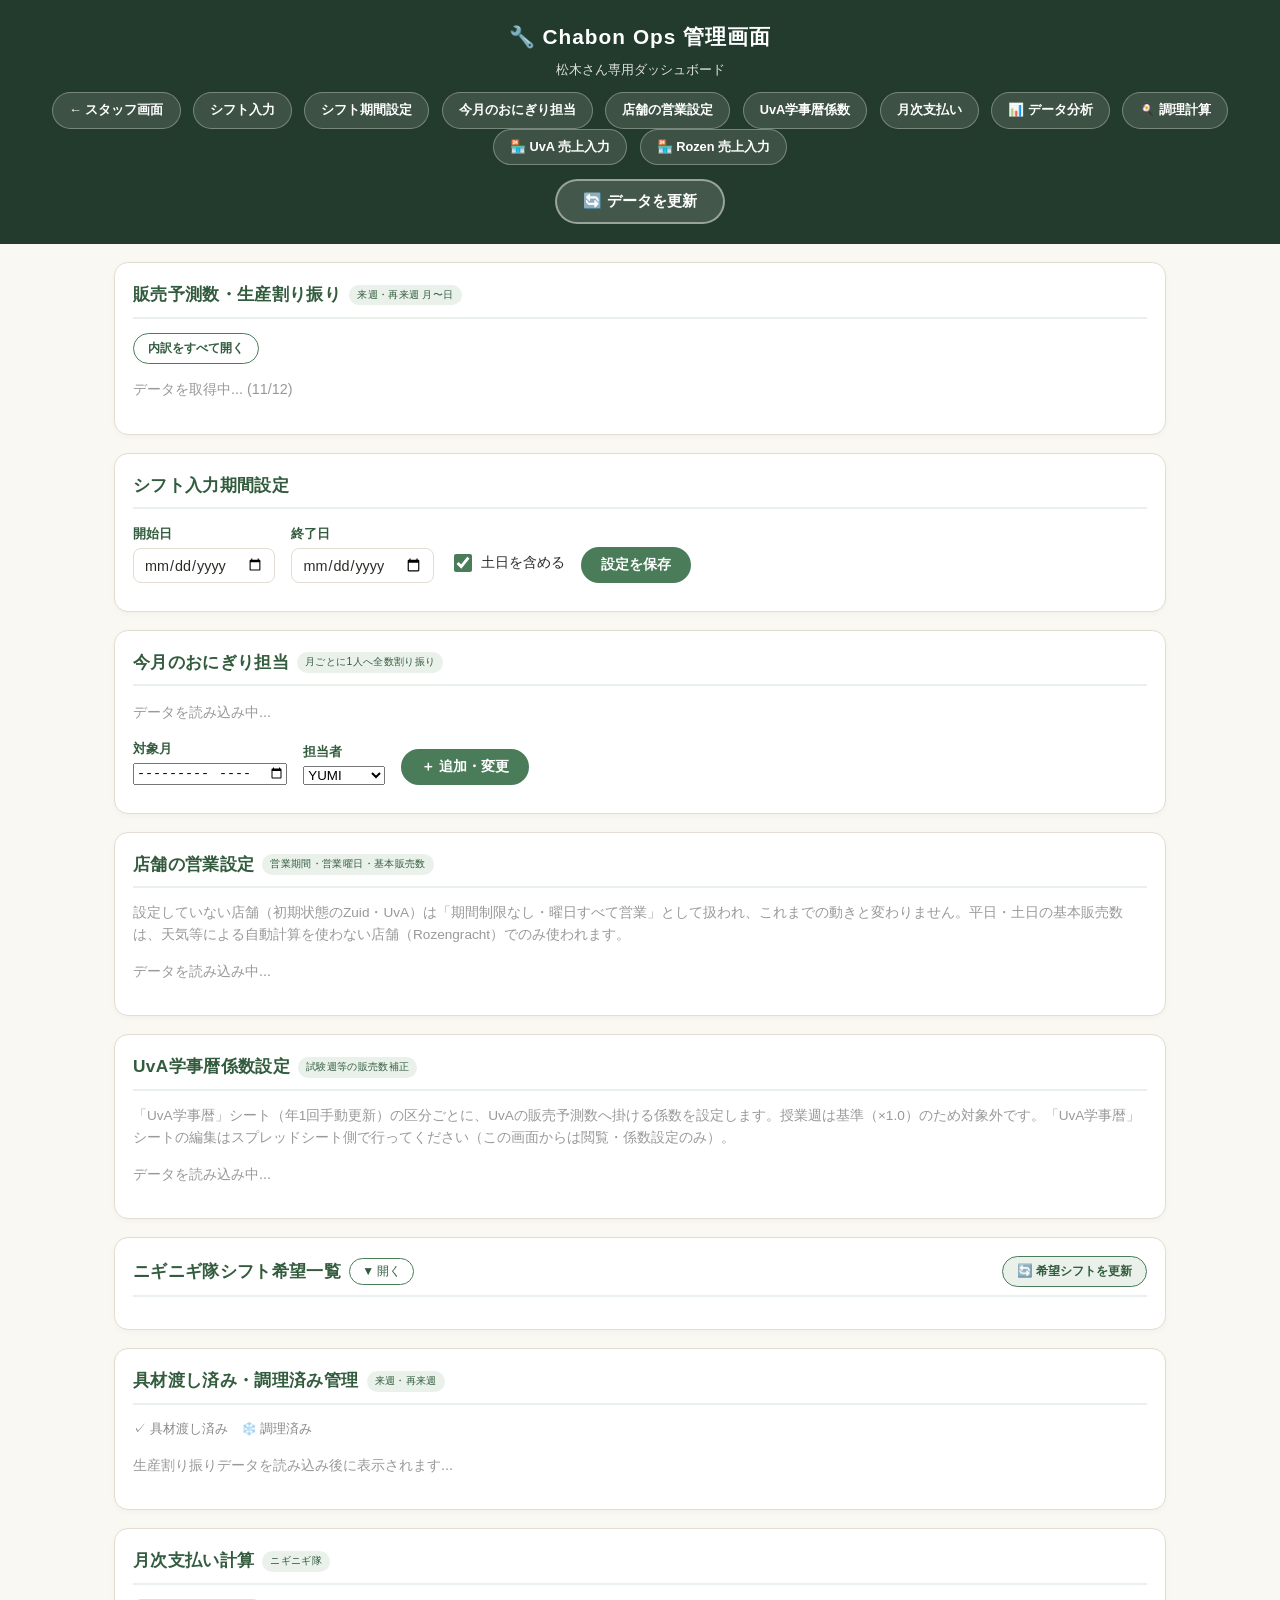
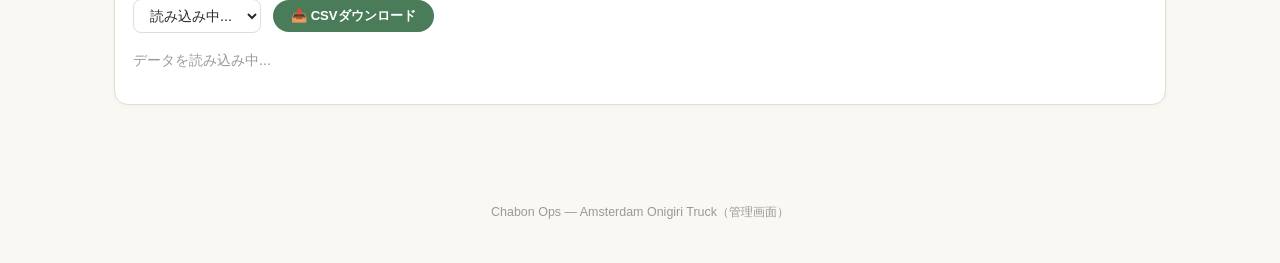
==== admin.html @ c591ddac "Zuidの販売予測に「売れ行き＋天気」方式を追加し、手調整を保存できるようにする 直近の実績データ（時間帯別実績）とOpen-Meteoの過去天気を分析した結果、 気温15℃以下の日に売れ行きが一貫し" ====
<!DOCTYPE html>
<html lang="ja">
<head>
<meta charset="UTF-8">
<meta name="viewport" content="width=device-width, initial-scale=1.0">
<meta name="apple-mobile-web-app-capable" content="yes">
<meta name="apple-mobile-web-app-status-bar-style" content="black-translucent">
<meta name="apple-mobile-web-app-title" content="Chabon管理">
<link rel="apple-touch-icon" href="./chabon-logo-admin.png">
<title>管理画面｜Chabon Ops</title>
<style>
  :root{
    --main: #4a7c59;
    --main-dark: #335c3e;
    --main-light: #e9f1ea;
    --accent: #c9533f;
    --bg: #faf8f3;
    --card: #ffffff;
    --ink: #2b2b28;
    --line: #e2ddd0;
    --admin-dark: #233b2c;
  }
  *{box-sizing:border-box;}
  body{
    margin:0;
    font-family: "Hiragino Sans", "Yu Gothic", "Noto Sans JP", sans-serif;
    background: var(--bg);
    color: var(--ink);
    line-height: 1.6;
  }
  header{
    background: var(--admin-dark);
    color: #fff;
    padding: 20px 16px;
    text-align: center;
  }
  header h1{ margin: 0; font-size: 1.3rem; letter-spacing: 0.05em; }
  header p{ margin: 6px 0 0; font-size: 0.82rem; opacity: 0.85; }
  .header-nav{ position: relative; z-index: 10; margin-top: 12px; }
  .header-refresh-btn{
    display: inline-block;
    margin-top: 14px;
    background: rgba(255,255,255,0.15);
    color: #fff;
    border: 2px solid rgba(255,255,255,0.45);
    border-radius: 100px;
    padding: 10px 26px;
    font-size: 0.95rem;
    font-weight: bold;
    cursor: pointer;
    min-width: 170px;
    transition: background 0.14s, border-color 0.14s;
    -webkit-tap-highlight-color: transparent;
  }
  .header-refresh-btn:active{ background: rgba(255,255,255,0.28); border-color: rgba(255,255,255,0.7); }
  .header-refresh-btn:disabled{ opacity: 0.55; cursor: default; }
  .header-nav a{
    position: relative;
    z-index: 10;
    cursor: pointer;
    display: inline-block;
    background: rgba(255,255,255,0.12);
    color: #fff;
    text-decoration: none;
    font-size: 0.8rem;
    font-weight: bold;
    padding: 7px 16px;
    border-radius: 100px;
    border: 1px solid rgba(255,255,255,0.3);
    margin: 0 4px;
  }
  main{
    max-width: 1080px;
    margin: 0 auto;
    padding: 18px 14px 60px;
  }
  section{
    background: var(--card);
    border: 1px solid var(--line);
    border-radius: 14px;
    padding: 18px;
    margin-bottom: 18px;
    box-shadow: 0 2px 6px rgba(0,0,0,0.03);
  }
  section h2{
    margin: 0 0 14px;
    font-size: 1.05rem;
    color: var(--main-dark);
    display: flex;
    align-items: center;
    gap: 8px;
    border-bottom: 2px solid var(--main-light);
    padding-bottom: 8px;
  }
  section h2 .badge{
    font-size: 0.65rem;
    background: var(--main-light);
    color: var(--main-dark);
    padding: 2px 8px;
    border-radius: 100px;
    font-weight: normal;
  }
  .loading{ color: #999; font-size: 0.9rem; }
  .off-note{ color:#999; font-size: 0.85rem; }

  /* 週ブロック */
  .week-group{ margin-bottom: 26px; }
  .week-group:last-child{ margin-bottom: 0; }
  .week-heading{
    display: flex;
    align-items: center;
    justify-content: space-between;
    margin-bottom: 12px;
    flex-wrap: wrap;
    gap: 8px;
  }
  .week-heading h3{
    margin: 0;
    font-size: 1rem;
    color: var(--main-dark);
  }
  .confirm-week-btn, .publish-week-btn{
    border: none;
    border-radius: 100px;
    background: var(--main);
    color: #fff;
    font-weight: bold;
    font-size: 0.85rem;
    padding: 9px 18px;
    cursor: pointer;
  }
  .confirm-week-btn:active{ background: var(--main-dark); }
  .publish-week-btn{ background: #2a6fb0; }
  .publish-week-btn:active{ background: #20568a; }
  .production-link{
    font-size: 0.78rem;
    color: var(--main-dark);
    text-decoration: underline;
    margin-left: 10px;
  }
  .refresh-shift-btn{
    margin-left: auto;
    border: 1px solid var(--main);
    background: var(--main-light);
    color: var(--main-dark);
    font-weight: bold;
    font-size: 0.78rem;
    padding: 6px 14px;
    border-radius: 100px;
    cursor: pointer;
    white-space: nowrap;
  }
  .refresh-shift-btn:active{ background: var(--main); color: #fff; }
  .refresh-shift-btn:disabled{
    opacity: 0.7;
    cursor: default;
  }
  .refresh-shift-btn.success{
    background: var(--main);
    color: #fff;
    border-color: var(--main);
  }
  .week-status-msg{
    font-size: 0.78rem;
    color: var(--main-dark);
    margin-left: 6px;
  }

  .week-pin-label{
    position: absolute;
    top: -9px;
    left: 10px;
    background: var(--main);
    color: #fff;
    font-size: 0.66rem;
    font-weight: bold;
    padding: 2px 10px;
    border-radius: 100px;
    box-shadow: 0 1px 3px rgba(0,0,0,0.15);
  }
  .week-next-next .week-pin-label{ background: #4f7a8c; }
  .week-divider{
    border-top: 3px solid var(--main-dark);
    margin: 28px 0 24px;
  }
  .week-next-next .day-block .day-head{ color: #3c6577; }
  .week-next-next .week-heading h3{ color: #3c6577; }

  .week-this-week .week-pin-label{ background: #c9853f; }
  .week-this-week .day-block .day-head{ color: #9a6520; }
  .week-this-week .week-heading h3{ color: #9a6520; }
  .day-head-row{
    display: flex;
    align-items: center;
    justify-content: space-between;
    gap: 8px;
    margin-bottom: 4px;
  }
  .day-badges{
    display: flex;
    flex-wrap: wrap;
    gap: 4px;
    margin-bottom: 6px;
  }
  .day-col-forecast-head .day-head{
    font-weight: bold;
    color: var(--main-dark);
    font-size: 1.4rem;
    line-height: 1.15;
  }
  .day-col-forecast-head .day-weather{
    display: flex;
    align-items: center;
    gap: 4px;
    flex-shrink: 0;
  }
  .weather-icon{ font-size: 2rem; line-height: 1; }
  .weather-temp{ font-size: 0.82rem; color: #666; }
  .holiday-badge, .ns-badge{
    display: inline-block;
    margin-top: 4px;
    margin-right: 4px;
    background: #fdecea;
    color: #c0392b;
    font-size: 0.66rem;
    font-weight: bold;
    padding: 2px 7px;
    border-radius: 100px;
    border: 1px solid #f3b6ae;
    white-space: nowrap;
  }
  .store-item{
    background: #fff;
    border: 1px solid var(--line);
    border-radius: 8px;
    padding: 5px 8px;
  }
  .store-item.closed{ background: #f7f6f2; }
  .store-item-header{
    display: flex;
    justify-content: space-between;
    align-items: baseline;
    gap: 6px;
  }
  .store-item-name{
    font-size: 0.72rem;
    font-weight: bold;
    color: var(--main-dark);
    white-space: nowrap;
  }
  .store-item.closed .store-item-name{ color: #999; }
  /* 推奨数（予測値）は参考情報のため控えめなサイズにする（実際の確定値は具材テーブルの
     合計行で大きく表示するため、ここは小さくてよい） */
  .store-item-num{
    font-size: 0.8rem;
    font-weight: bold;
    color: var(--main);
    white-space: nowrap;
    line-height: 1;
  }
  .store-item.closed .store-item-num{
    font-size: 0.72rem;
    font-weight: normal;
    color: #999;
  }
  .store-item-reasons{
    font-size: 0.62rem;
    color: #888;
    line-height: 1.4;
    margin-top: 3px;
    word-break: break-word;
    min-height: 2.8em;
  }
  .store-manual-adjust-row{
    display: flex;
    align-items: center;
    gap: 3px;
    margin-top: 4px;
  }
  .store-manual-adjust-label{
    font-size: 0.6rem;
    color: #888;
  }
  .manual-adjust-step-btn{
    width: 18px;
    height: 18px;
    border: 1px solid var(--line);
    background: #fff;
    color: var(--main-dark);
    border-radius: 3px;
    font-size: 0.7rem;
    line-height: 1;
    cursor: pointer;
  }
  .manual-adjust-step-btn:hover{ background: var(--main-light); border-color: var(--main); }
  .store-manual-adjust-input{
    width: 40px;
    font-size: 0.68rem;
    text-align: center;
    border: 1px solid var(--line);
    border-radius: 3px;
    padding: 1px 2px;
  }
  .reset-manual-adjust-btn{
    border: 1px solid var(--line);
    background: #fff;
    color: var(--main-dark);
    font-size: 0.6rem;
    font-weight: bold;
    padding: 1px 5px;
    border-radius: 3px;
    cursor: pointer;
  }
  .reset-manual-adjust-btn:hover{ background: var(--main-light); border-color: var(--main); }
  /* シフト一覧の備考・必要物品 */
  .shift-note{
    font-size: 0.72rem;
    color: #666;
    margin-top: 3px;
    line-height: 1.4;
  }
  /* シフト一覧：週ごと見出し・区切り */
  .shift-week-section{ margin-bottom: 10px; }
  .shift-week-heading{
    font-size: 0.88rem;
    font-weight: bold;
    color: var(--main-dark);
    padding: 5px 0 4px;
    border-bottom: 2px solid var(--main-light);
    margin-bottom: 8px;
  }
  .shift-week-sep{
    border: none;
    border-top: 2px dashed var(--line);
    margin: 18px 0 14px;
  }
  /* 確定済みバッジ */
  .confirmed-badge{
    display: inline-block;
    margin-top: 4px;
    background: var(--main);
    color: #fff;
    font-size: 0.64rem;
    font-weight: bold;
    padding: 2px 9px;
    border-radius: 100px;
  }
  /* 修正済みバッジ（確定後に内容を更新した日。ニギニギ隊が気づけるよう確定済みバッジと色を変える） */
  .revised-badge{
    display: inline-block;
    margin-top: 4px;
    background: var(--accent);
    color: #fff;
    font-size: 0.64rem;
    font-weight: bold;
    padding: 2px 9px;
    border-radius: 100px;
  }
  /* 修正中（未公開）バッジ：公開前の一時的な状態だと分かるよう、確定済み系とは別の色にする */
  .revising-badge{
    display: inline-block;
    margin-top: 4px;
    background: #c9853f;
    color: #fff;
    font-size: 0.64rem;
    font-weight: bold;
    padding: 2px 9px;
    border-radius: 100px;
  }
  /* 各日の状態ラベル（未確定／確定・非公開／公開中）：色で一目で見分けられるようにする */
  .day-status-badge{
    display: inline-block;
    margin-top: 4px;
    font-size: 0.64rem;
    font-weight: bold;
    padding: 2px 9px;
    border-radius: 100px;
  }
  .day-status-badge.status-unconfirmed{ background: #e2ddd0; color: #777; }
  .day-status-badge.status-confirmed-private{ background: #8a6d3b; color: #fff; }
  .day-status-badge.status-published{ background: #2a6fb0; color: #fff; }
  /* この日を修正する */
  .revise-day-btn{
    font-size: 0.75rem;
    padding: 5px 14px;
    border: 1px solid var(--accent);
    border-radius: 100px;
    background: #fff;
    color: var(--accent);
    cursor: pointer;
    font-weight: bold;
  }
  .revise-day-btn:hover{ background: #fdecea; }
  /* 修正を確定・公開する */
  .publish-revision-btn{
    border: none;
    border-radius: 100px;
    background: var(--accent);
    color: #fff;
    font-weight: bold;
    font-size: 0.78rem;
    padding: 7px 16px;
    cursor: pointer;
  }
  .publish-revision-btn:hover{ background: #a8402f; }
  /* 修正をやめる */
  .cancel-revision-btn{
    font-size: 0.75rem;
    padding: 6px 14px;
    border: 1px solid #ccc;
    border-radius: 100px;
    background: #fff;
    color: #666;
    cursor: pointer;
  }
  .cancel-revision-btn:hover{ background: #f2f2f2; }
  .revise-status-msg{
    font-size: 0.72rem;
    color: var(--accent);
    font-weight: bold;
  }
  /* この日を確定 */
  .confirm-day-btn{
    border: none;
    border-radius: 100px;
    background: var(--main);
    color: #fff;
    font-weight: bold;
    font-size: 0.78rem;
    padding: 7px 16px;
    cursor: pointer;
  }
  .confirm-day-btn:hover{ background: var(--main-dark); }
  .confirm-day-btn:disabled{ background: #aaa; cursor: default; }
  /* シフト表に公開 */
  .publish-day-btn{
    border: none;
    border-radius: 100px;
    background: #2a6fb0;
    color: #fff;
    font-weight: bold;
    font-size: 0.78rem;
    padding: 7px 16px;
    cursor: pointer;
  }
  .publish-day-btn:hover{ background: #20568a; }
  /* 公開を取り消す */
  .unpublish-day-btn{
    font-size: 0.75rem;
    padding: 6px 14px;
    border: 1px solid #ccc;
    border-radius: 100px;
    background: #fff;
    color: #666;
    cursor: pointer;
  }
  .unpublish-day-btn:hover{ background: #f2f2f2; }
  .day-action-status-msg{
    font-size: 0.72rem;
    color: var(--accent);
    font-weight: bold;
  }
  /* 確定済みの推奨数ボックスハイライト */
  .store-item.confirmed{
    background: var(--main-light);
    border-color: var(--main);
  }
  .store-item.confirmed .store-item-num{
    color: var(--main-dark);
  }
  .store-toggle-btn{
    border: none;
    border-radius: 100px;
    font-size: 0.66rem;
    font-weight: bold;
    padding: 2px 8px;
    margin-left: 4px;
    cursor: pointer;
    vertical-align: middle;
  }
  .store-toggle-btn.on{ background: var(--main); color: #fff; }
  .store-toggle-btn.off{ background: #ddd5c5; color: #777; }
  .reset-recommend-btn{
    border: 1px solid var(--line);
    background: #fff;
    color: var(--main-dark);
    font-size: 0.62rem;
    font-weight: bold;
    padding: 1px 6px;
    margin-left: 4px;
    border-radius: 100px;
    cursor: pointer;
    vertical-align: middle;
  }
  .reset-recommend-btn:active{ background: var(--main-light); }
  table.forecast-table{
    width: 100%;
    border-collapse: collapse;
    font-size: 0.78rem;
  }
  table.forecast-table th, table.forecast-table td{
    border-bottom: 1px solid var(--line);
    padding: 5px 4px;
    text-align: center;
  }
  table.forecast-table th{ color: var(--main-dark); font-weight: bold; background: var(--main-light); white-space: nowrap; }
  table.forecast-table td.f-name{ text-align: left; color: var(--ink); }
  table.forecast-table td.cell-readonly{ color: #666; }
  table.forecast-table td.cell-row-total{ font-weight: bold; color: var(--main-dark); }
  table.forecast-table tfoot td{ font-weight: bold; color: var(--main-dark); border-bottom: none; border-top: 2px solid var(--main-light); padding-top: 6px; }
  .cell-input{
    width: 34px;
    border: none;
    background: transparent;
    font-size: 0.78rem;
    text-align: center;
    color: var(--ink);
    padding: 2px;
    border-radius: 4px;
  }
  .cell-input:focus{ border: 1px solid var(--main); background: #fff; outline: none; }
  .cell-input:disabled{ color: #ccc; }
  .qty-stepper{
    display: flex;
    align-items: center;
    justify-content: center;
    gap: 2px;
  }
  .qty-step-btn{
    width: 18px;
    height: 18px;
    line-height: 1;
    border: 1px solid var(--line);
    background: #fff;
    color: var(--main-dark);
    font-size: 0.72rem;
    font-weight: bold;
    border-radius: 4px;
    cursor: pointer;
    padding: 0;
  }
  .qty-step-btn:disabled{ color: #ccc; cursor: default; }
  .day-divider{
    border-top: 1px dashed var(--line);
    margin: 8px 0;
    padding-top: 8px;
  }
  .day-meta{ font-size: 0.78rem; color: #777; }
  .day-meta strong{ color: var(--ink); }
  .grand-total-line{
    font-size: 0.85rem;
    color: var(--main-dark);
    font-weight: bold;
    margin-top: 4px;
  }
  .readonly-tag{
    font-size: 0.7rem;
    color: #999;
    margin-left: 4px;
  }

  .week-heading-simple{
    font-size: 1rem;
    color: var(--main-dark);
    margin: 0 0 12px;
  }
  .wish-hint{ display: block; font-weight: normal; color: #888; font-size: 0.66rem; }
  .wish-over-warning{ display: block; font-weight: bold; color: var(--accent); font-size: 0.66rem; }
  /* YUMI・CHIKAKOの内訳にZuid以外が含まれるときの目印（警告ではないため控えめな色にする） */
  .yumi-non-zuid-mark{ display: block; font-size: 0.6rem; color: #888; }
  .chise-priority-row{
    display: flex;
    align-items: center;
    gap: 6px;
    margin-bottom: 6px;
    font-size: 0.74rem;
    color: #666;
  }
  .chise-priority-row select{
    font-size: 0.78rem;
    padding: 2px 5px;
    border-radius: 6px;
    border: 1px solid var(--line);
  }
  .prod-add-member-row{
    display: flex;
    align-items: center;
    gap: 8px;
    margin-bottom: 8px;
    font-size: 0.8rem;
  }
  .prod-add-member-row select{
    font-size: 0.8rem;
    padding: 3px 6px;
    border-radius: 6px;
    border: 1px solid var(--line);
  }
  .add-member-btn{
    background: var(--main);
    color: #fff;
    border: none;
    border-radius: 100px;
    padding: 4px 12px;
    font-size: 0.78rem;
    cursor: pointer;
  }
  .add-member-btn:hover{ background: var(--main-dark); }
  .prod-summary{
    font-size: 0.82rem;
    color: #555;
    background: var(--main-light);
    border-radius: 8px;
    padding: 8px 10px;
    margin-bottom: 10px;
  }
  .prod-summary div{ margin-bottom: 2px; }
  .warning-line{
    color: var(--accent);
    font-weight: bold;
    margin-top: 4px;
  }

  /* シフト一覧テーブル */
  #shiftTableArea{ overflow-x: auto; }
  #shiftTableArea table{ width: 100%; border-collapse: collapse; font-size: 0.82rem; min-width: 760px; }
  #shiftTableArea th, #shiftTableArea td{
    border-bottom: 1px solid var(--line);
    padding: 8px 6px;
    text-align: center;
    vertical-align: top;
  }
  #shiftTableArea th{ background: var(--main-light); color: var(--main-dark); }
  #shiftTableArea td:first-child, #shiftTableArea th:first-child{ text-align: left; }
  /* シフト合計行 */
  #shiftTableArea tfoot td{
    background: #f5f5f5 !important;
    color: #666 !important;
    font-weight: normal !important;
    font-size: 0.78rem;
    border-bottom: none;
    border-top: 1px solid #ddd;
    padding: 4px 6px;
    white-space: nowrap;
  }
  #shiftTableArea tfoot td:first-child{ text-align: left; }
  /* 週グループ行（colspan行）*/
  #shiftTableArea th.shift-grp{ color: #fff; font-size: 0.78rem; text-align: center; }
  #shiftTableArea th.shift-grp-w0{ background: #9a6520; }
  #shiftTableArea th.shift-grp-w1{ background: var(--main); }
  #shiftTableArea th.shift-grp-w2{ background: #4f7a8c; }
  /* 日付ヘッダー行（週ごとに背景色を変える）*/
  #shiftTableArea th.shift-day-w0{ background: #fdf3e6; color: #9a6520; }
  #shiftTableArea th.shift-day-w1{ background: var(--main-light); color: var(--main-dark); }
  #shiftTableArea th.shift-day-w2{ background: #ddeef3; color: #3c6577; }
  /* ボディセル：週2はわずかに色付け */
  #shiftTableArea td.shift-cell-w0{ background: #fdfaf6; }
  #shiftTableArea td.shift-cell-w2{ background: #f0f6f8; }
  /* 週間の縦区切り */
  #shiftTableArea .shift-grp-sep,
  #shiftTableArea .shift-col-sep{ border-left: 3px solid #aaa !important; }
  .manual-readonly{
    font-weight: bold;
    font-size: 0.88rem;
    color: var(--main-dark);
  }
  .manual-readonly.unanswered{
    font-weight: normal;
    color: #aaa;
  }

  /* 具材割り振り（カード内に統合） */
  .pill{
    display:inline-block;
    background: var(--main-light);
    color: var(--main-dark);
    border-radius: 100px;
    padding: 2px 10px;
    font-size: 0.78rem;
    margin: 2px 3px 2px 0;
  }

  footer{
    text-align:center;
    font-size: 0.78rem;
    color: #999;
    padding: 20px 0 40px;
  }

  /* リセットボタン */
  .reset-day-btn{
    font-size: 0.68rem;
    padding: 3px 9px;
    border: 1px solid #e0c4c4;
    border-radius: 100px;
    background: #fff5f5;
    color: #c0392b;
    cursor: pointer;
  }
  .reset-day-btn:hover{ background: #fdeaea; }
  /* 保存済みインジケータ */
  .saved-indicator{
    font-size: 0.65rem;
    color: #aaa;
    margin-left: 6px;
  }
  .draft-conflict-msg{
    font-size: 0.72rem;
    color: var(--accent);
    font-weight: bold;
  }
  .draft-conflict-msg:empty{ display: none; }
  .fetch-failure-banner{
    background: #fdeceb;
    border: 1px solid var(--accent);
    color: #8a2e22;
    border-radius: 10px;
    padding: 10px 16px;
    margin: 0 0 16px;
    font-size: 0.88rem;
    font-weight: bold;
  }

  /* 週折りたたみ */
  .toggle-week-btn{
    font-size: 0.75rem;
    padding: 4px 12px;
    border: 1px solid var(--main);
    border-radius: 100px;
    background: #fff;
    color: var(--main-dark);
    cursor: pointer;
  }

  /* 内訳の一括開閉ボタン（日ごと・画面上部の全体用） */
  .breakdown-toggle-btn{
    font-size: 0.78rem;
    padding: 6px 14px;
    border: 1px solid var(--main);
    border-radius: 100px;
    background: #fff;
    color: var(--main-dark);
    cursor: pointer;
    white-space: nowrap;
  }
  .breakdown-toggle-btn:active{ background: var(--main); color: #fff; }
  .breakdown-toggle-all-row{
    margin: 4px 0 12px;
  }
  .breakdown-toggle-all-global-btn{
    font-weight: bold;
  }
  .prod-day-toggle-row{
    margin: 0 0 8px;
  }
  .week-collapsed .day-cards,
  .week-collapsed .prod-cards-wrap,
  .week-collapsed .day-pairs-wrap{ display: none; }
  .toggle-shift-btn{
    font-size: 0.75rem;
    padding: 4px 12px;
    border: 1px solid var(--main);
    border-radius: 100px;
    background: #fff;
    color: var(--main-dark);
    cursor: pointer;
  }
  .toggle-shift-btn:hover{ background: var(--main-light); border-color: var(--main-dark); }
  .shift-table-collapsed{ display: none; }

  /* ── 日付ブロック（統合レイアウト） ── */
  .day-pairs-wrap{ display: flex; flex-direction: column; gap: 12px; }
  .day-block{
    position: relative;
    border: 1px solid var(--line);
    border-radius: 12px;
    overflow: hidden;
    background: #fdfcf9;
    transition: box-shadow 0.18s;
  }
  .day-block:hover{ box-shadow: 0 4px 18px rgba(74,124,89,0.1); }
  .week-this-week .day-block{ background: #fdf3e6; border-color: #e3c391; }
  .week-next-next .day-block{ background: #eef3f5; border-color: #c9d8dd; }

  /* 日付ブロック：フッター帯 */
  .day-block-footer{
    padding: 6px 14px;
    border-top: 1px solid var(--line);
    display: flex;
    justify-content: flex-end;
    align-items: center;
    gap: 8px;
    flex-wrap: wrap;
    background: rgba(255,255,255,0.3);
    font-size: 0.78rem;
  }
  .week-this-week .day-block-footer{ border-top-color: #e3c391; }
  .week-next-next .day-block-footer{ border-top-color: #c9d8dd; }

  /* ── 週タイトルバッジ ── */
  .week-title-badge{
    display: inline-block;
    background: var(--main);
    color: #fff;
    font-size: 0.72rem;
    font-weight: bold;
    padding: 3px 10px;
    border-radius: 100px;
    margin-right: 5px;
    vertical-align: middle;
  }
  .week-this-week .week-title-badge{ background: #c9853f; }
  .week-next-next .week-title-badge{ background: #4f7a8c; }

  /* ── 日付ブロック：カードレイアウト ── */
  .day-block-body{
    padding: 10px 10px 4px;
    display: flex;
    flex-direction: column;
    gap: 8px;
  }
  .day-2col-grid{
    display: grid;
    grid-template-columns: 1fr 1fr;
    gap: 12px;
  }
  .day-col-forecast-head{
    padding: 10px 14px;
    background: #fdfaf3;
    border-radius: 8px;
    border: 1px solid #e8e0c8;
    display: flex;
    flex-direction: column;
  }
  .day-col-prod-head{
    padding: 10px 14px;
    background: #f0f3f7;
    border-radius: 8px;
    border: 1px solid #c9d8dd;
    display: flex;
    flex-direction: column;
  }
  .week-this-week .day-col-forecast-head{ background: #fdf5e4; border-color: #e3c391; }
  .week-this-week .day-col-prod-head{ background: #ecf1f5; border-color: #bfcdd8; }
  .week-next-next .day-col-forecast-head{ background: #f5f8f5; border-color: #c9d5c9; }
  .week-next-next .day-col-prod-head{ background: #eaf1f5; border-color: #b8cdd6; }
  .col-section-title{
    display: inline-block;
    font-size: 0.69rem;
    font-weight: bold;
    letter-spacing: 0.05em;
    padding: 2px 9px;
    border-radius: 4px;
    margin-bottom: 8px;
  }
  .col-section-title.ut-forecast-head{ background: #ddeee4; color: var(--main-dark); }
  .col-section-title.ut-prod-head{ background: #dde6ee; color: #2c5272; }
  .store-stack-with-toggle{ display: flex; flex-direction: row; gap: 6px; }
  .store-stack-with-toggle .store-item-with-toggle{ flex: 1; min-width: 0; }
  .store-item-with-toggle{
    display: flex;
    align-items: flex-start;
    gap: 5px;
  }
  .store-item-with-toggle .store-toggle-btn{ flex-shrink: 0; }
  .store-item-with-toggle .store-item{ flex: 1; min-width: 0; }
  .store-item-with-toggle .reset-recommend-btn{ flex-shrink: 0; font-size: 0.65rem; }

  /* ── 2カラムテーブル ── */
  .day-table-forecast{
    overflow-x: auto;
    -webkit-overflow-scrolling: touch;
    background: #fdfaf3;
    border-radius: 8px;
    border: 1px solid #e8e0c8;
  }
  .day-table-prod{
    overflow-x: auto;
    -webkit-overflow-scrolling: touch;
    background: #f0f3f7;
    border-radius: 8px;
    border: 1px solid #c9d8dd;
  }
  .week-this-week .day-table-forecast{ background: #fdf5e4; border-color: #e3c391; }
  .week-this-week .day-table-prod{ background: #ecf1f5; border-color: #bfcdd8; }
  .week-next-next .day-table-forecast{ background: #f5f8f5; border-color: #c9d5c9; }
  .week-next-next .day-table-prod{ background: #eaf1f5; border-color: #b8cdd6; }
  table.day-sub-table{
    width: 100%;
    border-collapse: collapse;
    font-size: 0.78rem;
  }
  table.day-sub-table th, table.day-sub-table td{
    border-bottom: 1px solid var(--line);
    padding: 0 5px;
    height: 44px;
    text-align: center;
    white-space: nowrap;
    vertical-align: middle;
  }
  table.day-sub-table th{ color: var(--main-dark); font-weight: bold; background: var(--main-light); }
  table.day-sub-table td.f-name{ text-align: left; padding-left: 10px; min-width: 90px; }
  table.day-sub-table th.f-name{ text-align: left; padding-left: 10px; }
  table.day-sub-table th.sub-forecast-head{ background: #ddeee4; color: var(--main-dark); }
  table.day-sub-table th.sub-prod-head{ background: #dde6ee; color: #2c5272; }
  /* 修正中、確定プランの数があるために営業設定上は休業のまま強制的に営業扱いにした
     店舗の列に出す小さな注記（値は変えない・表示のみ） */
  .settings-closed-note{ display: inline-block; font-size: 0.62rem; font-weight: normal; color: #a3362a; white-space: normal; }
  table.day-sub-table td.cell-readonly{ color: #666; }
  table.day-sub-table td.cell-row-total{ font-weight: bold; color: var(--main-dark); }
  /* メンバー×具材セルの店舗別内訳（タップで開く）。普段は「内訳」の1行だけで表を圧迫しない */
  .prod-cell-breakdown{ font-size: 0.66rem; color: #888; margin-top: 2px; }
  .prod-cell-breakdown summary{ cursor: pointer; }
  .prod-cell-breakdown div{ white-space: nowrap; text-align: left; }
  /* 個数を変えた直後に、数字が変わったことが分かるよう一瞬だけ色を変える（控えめに） */
  @keyframes cellFlash{ 0%{ background-color: #fff3b0; } 100%{ background-color: transparent; } }
  .cell-flash{ animation: cellFlash 900ms ease-out; }
  /* 具材テーブルの合計行（実際に確定・入力されている値）は、推奨数カードのヘッダーより
     目立つよう大きめのフォントサイズにする */
  table.day-sub-table tfoot td{
    border-bottom: none;
    border-top: 2px solid var(--main-light);
    font-weight: bold;
    font-size: 1.05rem;
    color: var(--main-dark);
    background: rgba(242,247,243,0.8);
  }

  @media (max-width: 768px){
    .day-2col-grid{ grid-template-columns: 1fr; }
  }

  .prod-heading-row{
    display: flex;
    align-items: center;
    justify-content: space-between;
    margin-bottom: 4px;
  }

  /* 本部マイナス */
  .hq-negative{ color: #c0392b; font-weight: bold; }
  .hq-over-badge{
    display: inline-block;
    font-size: 0.6rem;
    background: #c0392b;
    color: #fff;
    border-radius: 3px;
    padding: 0 3px;
    margin-left: 3px;
    vertical-align: middle;
  }

  /* 具材渡し済み・調理済み */
  .status-legend{ font-size: 0.8rem; color: #888; margin-bottom: 10px; }
  .status-btn{
    font-size: 0.68rem;
    padding: 3px 8px;
    border: 1.5px solid #bbb;
    border-radius: 100px;
    background: #f5f5f5;
    color: #555;
    cursor: pointer;
    display: inline-block;
  }
  .status-btn.handed.active{ background: var(--main); color: #fff; border-color: var(--main); }
  .status-btn.cooked.active{ background: #3b6ea5; color: #fff; border-color: #3b6ea5; }
  .cell-fillings{ font-size: 0.72rem; color: #555; margin-bottom: 4px; line-height: 1.4; }
  .cell-status{ display: flex; flex-wrap: wrap; gap: 3px; }
  .cell-filling-row{ margin-bottom: 6px; }
  .cell-filling-row:last-child{ margin-bottom: 0; }
  .cell-filling-row .cell-fillings{ margin-bottom: 2px; }
  #cellStatusArea table{ width: 100%; border-collapse: collapse; font-size: 0.82rem; min-width: 640px; }
  #cellStatusArea th, #cellStatusArea td{
    border-bottom: 1px solid var(--line);
    padding: 8px 6px;
    text-align: center;
    vertical-align: top;
  }
  #cellStatusArea th{ background: var(--main-light); color: var(--main-dark); }
  #cellStatusArea td:first-child, #cellStatusArea th:first-child{ text-align: left; }
  #cellStatusArea td.no-plan{ color: #bbb; font-size: 0.75rem; }
  #cellStatusArea .cell-status-wrap{ overflow-x: auto; }

  /* 確認ダイアログ */
  .confirm-overlay{
    display: none; position: fixed; inset: 0;
    background: rgba(0,0,0,0.45);
    align-items: center; justify-content: center;
    padding: 20px; z-index: 1000;
  }
  .confirm-overlay.show{ display: flex; }
  .confirm-box{
    background: #fff; border-radius: 16px; padding: 24px 20px;
    width: 100%; max-width: 340px;
    box-shadow: 0 8px 24px rgba(0,0,0,0.2);
  }
  .confirm-message{ margin: 0 0 20px; font-size: 1rem; color: var(--ink); line-height: 1.6; text-align: center; }
  .confirm-actions{ display: flex; flex-direction: column; gap: 10px; }
  .confirm-btn{ border: none; border-radius: 10px; padding: 14px; font-size: 1rem; font-weight: bold; cursor: pointer; width: 100%; }
  .confirm-btn.yes{ background: var(--main); color: #fff; }
  .confirm-btn.no{ background: #e2ddd0; color: #555; }
  .confirm-btn.yes:hover{ background: var(--main-dark); }
  .confirm-btn.no:hover{ background: #d5d0c8; }

  /* ════════════════════════════════
     UI / UX 改善
     ════════════════════════════════ */

  /* ── トランジション基盤 ── */
  button{ transition: background 0.14s, color 0.14s, box-shadow 0.14s, border-color 0.14s, opacity 0.14s; }

  /* ── セクション ── */
  section{ transition: box-shadow 0.18s; }

  /* ── 見出し：フォント強化 ── */
  section h2{
    font-size: 1.08rem;
    font-weight: 700;
    letter-spacing: 0.02em;
  }
  .week-heading h3{ font-size: 1.02rem; font-weight: 700; }

  /* ── 週ヘッダーに薄い区切り ── */
  .week-heading{
    padding-bottom: 10px;
    border-bottom: 1px solid var(--main-light);
    margin-bottom: 16px;
  }

  /* ── ナビリンクホバー ── */
  .header-nav a{ transition: background 0.14s, border-color 0.14s; }
  .header-nav a:hover{ background: rgba(255,255,255,0.22); border-color: rgba(255,255,255,0.5); }

  /* ── 確定ボタン ── */
  .confirm-week-btn:hover{ background: var(--main-dark); box-shadow: 0 2px 8px rgba(51,92,62,0.28); }
  .publish-week-btn:hover{ background: #20568a; box-shadow: 0 2px 8px rgba(42,111,176,0.28); }

  /* ── 折りたたみボタン ── */
  .toggle-week-btn:hover{ background: var(--main-light); border-color: var(--main-dark); }

  /* ── 希望シフト更新ボタン ── */
  .refresh-shift-btn{ transition: background 0.14s, color 0.14s, border-color 0.14s; }
  .refresh-shift-btn:not(:disabled):hover{ background: var(--main); color: #fff; border-color: var(--main); }

  /* ── ±ステッパーボタン ── */
  .qty-step-btn:not(:disabled):hover{
    background: var(--main-light);
    border-color: var(--main);
    color: var(--main-dark);
  }

  /* ── 営業/休みトグル ── */
  .store-toggle-btn.on:hover{ background: var(--main-dark); }
  .store-toggle-btn.off:hover{ background: #c9c0b0; }

  /* ── リセット推奨ボタン ── */
  .reset-recommend-btn{ transition: background 0.14s, border-color 0.14s; }
  .reset-recommend-btn:hover{ background: var(--main-light); border-color: var(--main); }

  /* ── 具材渡し済み/調理済みボタン ── */
  .status-btn{ transition: background 0.14s, color 0.14s, border-color 0.14s, box-shadow 0.14s; }
  .status-btn:hover{ border-color: var(--main); box-shadow: 0 1px 4px rgba(74,124,89,0.18); }

  /* ── cell-input ── */
  .cell-input{ transition: border-color 0.14s, background 0.14s, box-shadow 0.14s; }
  .cell-input:focus{ box-shadow: 0 0 0 2px rgba(74,124,89,0.18); }

  /* ── 店舗ボックス ── */
  .store-item{ transition: background 0.14s, border-color 0.14s; }
  .store-item-num{ font-size: 0.85rem; }

  /* .day-pair-col-head は unified-table に統合済み */

  /* ── prod-summary の合計強調 ── */
  .prod-summary{ border-left: 3px solid var(--main); }
  .prod-summary strong{ color: var(--main-dark); }

  /* ── 週区切り線を少し洗練 ── */
  .week-divider{
    border-top: 2px solid var(--line);
    margin: 24px 0 20px;
    position: relative;
  }

  /* ── CSVボタン ── */
  .payment-csv-btn{ transition: background 0.14s, box-shadow 0.14s; }
  .payment-csv-btn:hover{ background: var(--main-dark); box-shadow: 0 2px 8px rgba(51,92,62,0.25); }

  /* ── スマホ調整 ── */
  @media (max-width: 768px){
    main{ padding: 12px 10px 60px; }
    section{ padding: 14px 12px; border-radius: 10px; }
    .week-heading{ flex-direction: column; align-items: flex-start; }
    .week-heading > div{ display: flex; flex-wrap: wrap; gap: 6px; }
    .confirm-week-btn, .publish-week-btn{ font-size: 0.8rem; padding: 7px 14px; }
    .breakdown-toggle-btn{ font-size: 0.82rem; padding: 8px 14px; }
  }

  /* ── 月次支払い計算 ── */
  .payment-controls{
    display: flex;
    align-items: center;
    gap: 12px;
    margin-bottom: 16px;
    flex-wrap: wrap;
  }
  .payment-month-select{
    font-family: inherit;
    font-size: 0.9rem;
    border: 1px solid var(--line);
    border-radius: 8px;
    padding: 7px 12px;
    background: #fff;
    color: var(--ink);
    cursor: pointer;
  }
  .payment-csv-btn{
    background: var(--main);
    color: #fff;
    border: none;
    border-radius: 100px;
    padding: 7px 18px;
    font-size: 0.82rem;
    font-weight: bold;
    cursor: pointer;
    font-family: inherit;
    white-space: nowrap;
  }
  .payment-csv-btn:hover{ background: var(--main-dark); }
  .payment-table{
    width: 100%;
    border-collapse: collapse;
    font-size: 0.9rem;
  }
  .payment-table th{
    background: var(--main-light);
    color: var(--main-dark);
    padding: 9px 14px;
    text-align: left;
    font-size: 0.82rem;
    border-bottom: 2px solid var(--line);
    white-space: nowrap;
  }
  .payment-table th:nth-child(2),
  .payment-table th:nth-child(3),
  .payment-table th:nth-child(4){ text-align: right; }
  .payment-table td{
    padding: 10px 14px;
    border-bottom: 1px solid var(--line);
    vertical-align: middle;
  }
  .payment-table td:nth-child(2),
  .payment-table td:nth-child(3),
  .payment-table td:nth-child(4){ text-align: right; }
  .payment-name{ font-weight: bold; color: var(--main-dark); }
  .payment-qty{ font-variant-numeric: tabular-nums; }
  .payment-rate{ color: #888; font-size: 0.85rem; }
  .payment-amount{ font-weight: bold; color: var(--main-dark); font-variant-numeric: tabular-nums; }
  .payment-total-row{ background: var(--main-light); }
  .payment-total-row td{
    border-bottom: none;
    font-weight: bold;
    color: var(--main-dark);
  }
  .payment-empty{ color: #999; font-size: 0.88rem; padding: 10px 0; }
  .payment-chise-note{ color: #888; font-size: 0.85rem; padding: 6px 0 0; }

  /* ── シフト入力期間設定 ── */
  .shift-config-controls{
    display: flex;
    align-items: flex-end;
    gap: 16px;
    flex-wrap: wrap;
  }
  .shift-config-field{
    display: flex;
    flex-direction: column;
    gap: 4px;
    font-size: 0.82rem;
    color: var(--main-dark);
    font-weight: bold;
  }
  .shift-config-field input[type="date"]{
    font-family: inherit;
    font-size: 0.9rem;
    border: 1px solid var(--line);
    border-radius: 8px;
    padding: 7px 10px;
    background: #fff;
    color: var(--ink);
  }
  .shift-config-checkbox{
    display: flex;
    align-items: center;
    gap: 6px;
    font-size: 0.88rem;
    color: var(--ink);
    font-weight: normal;
    padding-bottom: 8px;
  }
  .shift-config-checkbox input[type="checkbox"]{
    width: 18px;
    height: 18px;
    accent-color: var(--main);
  }
  .shift-config-save-btn{
    background: var(--main);
    color: #fff;
    border: none;
    border-radius: 100px;
    padding: 9px 20px;
    font-size: 0.85rem;
    font-weight: bold;
    cursor: pointer;
    font-family: inherit;
    white-space: nowrap;
  }
  .shift-config-save-btn:hover{ background: var(--main-dark); }
  .shift-config-save-btn:disabled{ background: #aaa; cursor: default; }
  .shift-config-status{
    margin: 10px 0 0;
    font-size: 0.85rem;
    color: var(--main-dark);
  }
  .shift-config-status.error{ color: var(--accent); }

  /* ── 今月のおにぎり担当 ── */
  .monthly-onigiri-row{
    display: flex;
    align-items: center;
    gap: 14px;
    padding: 8px 0;
    border-bottom: 1px solid var(--line);
    flex-wrap: wrap;
  }
  .monthly-onigiri-row:last-child{ border-bottom: none; }
  .monthly-onigiri-month{
    font-weight: bold;
    color: var(--main-dark);
    min-width: 90px;
  }
  .monthly-onigiri-row select{
    font-family: inherit;
    font-size: 0.9rem;
    border: 1px solid var(--line);
    border-radius: 8px;
    padding: 6px 10px;
    background: #fff;
    color: var(--ink);
  }
  .uva-academic-coeff-input{
    font-family: inherit;
    font-size: 0.9rem;
    border: 1px solid var(--line);
    border-radius: 8px;
    padding: 6px 10px;
    background: #fff;
    color: var(--ink);
    width: 90px;
  }
  .monthly-onigiri-remove-btn{
    background: none;
    border: 1px solid var(--line);
    border-radius: 100px;
    padding: 5px 12px;
    font-size: 0.8rem;
    color: #888;
    cursor: pointer;
    font-family: inherit;
  }
  .monthly-onigiri-remove-btn:hover{ color: var(--accent); border-color: var(--accent); }
  .monthly-onigiri-add-row{ margin-top: 10px; }
  .monthly-onigiri-empty{ color: #999; font-size: 0.88rem; padding: 10px 0; }
  .monthly-onigiri-recalc-notice{
    background: #fff6e0;
    border: 1px solid #e8c468;
    border-radius: 8px;
    padding: 10px 14px;
    font-size: 0.85rem;
    color: #7a5c00;
    margin: 0 0 12px;
  }
  .monthly-onigiri-invalid-warning{
    background: #fdeceb;
    border: 1px solid var(--accent);
    border-radius: 8px;
    padding: 10px 14px;
    font-size: 0.85rem;
    color: var(--accent);
    margin: 0 0 12px;
  }

  /* ── 店舗の営業設定 ── */
  .store-settings-card{
    border: 1px solid var(--line);
    border-radius: 10px;
    padding: 12px 14px;
    margin-bottom: 12px;
  }
  .store-settings-card:last-child{ margin-bottom: 0; }
  .store-settings-name{
    font-weight: bold;
    color: var(--main-dark);
    font-size: 0.95rem;
    margin-bottom: 10px;
  }
  .store-settings-weekday-row{
    display: flex;
    gap: 6px;
    flex-wrap: wrap;
    margin: 10px 0;
  }
  .store-settings-weekday-label{
    display: flex;
    flex-direction: column;
    align-items: center;
    gap: 4px;
    font-size: 0.78rem;
    color: var(--ink);
    font-weight: normal;
  }
  .store-settings-weekday-label input[type="checkbox"]{
    width: 18px;
    height: 18px;
    accent-color: var(--main);
  }
  .store-settings-weekday-base-row{
    display: flex;
    gap: 6px;
    flex-wrap: wrap;
    margin: 10px 0;
  }
  .store-settings-weekday-base-label{
    display: flex;
    flex-direction: column;
    align-items: center;
    gap: 4px;
    font-size: 0.78rem;
    color: var(--ink);
    font-weight: normal;
  }
  .store-settings-base-note{
    font-size: 0.78rem;
    color: #777;
    margin: 10px 0 0;
  }
  .store-settings-weekday-base-label input[type="number"]{
    font-family: inherit;
    font-size: 0.9rem;
    border: 1px solid var(--line);
    border-radius: 8px;
    padding: 7px 6px;
    background: #fff;
    color: var(--ink);
    width: 56px;
    text-align: center;
  }
  /* 営業曜日のチェックを外した曜日は、販売数の欄をグレーにして「ここは使われない」ことを示す */
  .store-settings-weekday-base-label.is-closed{ opacity: 0.45; }
  .store-settings-weekday-base-label.is-closed input[type="number"]{ background: #f0ede4; }
  .store-settings-method-field select{
    font-family: inherit;
    font-size: 0.9rem;
    border: 1px solid var(--line);
    border-radius: 8px;
    padding: 7px 10px;
    background: #fff;
    color: var(--ink);
  }
  .store-settings-method-fixed-note{
    font-size: 0.82rem;
    color: #777;
    align-self: center;
  }
  .store-settings-method-note{
    font-size: 0.78rem;
    color: #777;
    margin: 6px 0 0;
  }
  .store-settings-trend-fields{
    margin: 10px 0;
    padding: 10px;
    background: #f7f4ea;
    border-radius: 8px;
  }
  .store-settings-trend-current-note{
    font-size: 0.78rem;
    color: var(--main-dark);
    margin: 0 0 8px;
  }
  .store-settings-trend-adj-row{
    display: flex;
    gap: 10px;
    flex-wrap: wrap;
    margin-top: 8px;
  }
  .store-settings-trend-adj-label{
    display: flex;
    flex-direction: column;
    align-items: center;
    gap: 4px;
    font-size: 0.76rem;
    color: var(--ink);
  }
  .store-settings-trend-adj-label input[type="number"]{
    font-family: inherit;
    font-size: 0.85rem;
    border: 1px solid var(--line);
    border-radius: 8px;
    padding: 5px 4px;
    width: 52px;
    text-align: center;
  }
  .store-settings-trend-adj-hint{
    font-size: 0.74rem;
    color: #888;
    margin: 8px 0 0;
  }

</style>
</head>
<body>

<header>
  <h1>🔧 Chabon Ops 管理画面</h1>
  <p>松木さん専用ダッシュボード</p>
  <nav class="header-nav">
    <a href="index.html">← スタッフ画面</a>
    <a href="shift.html">シフト入力</a>
    <a href="#shiftConfigSection">シフト期間設定</a>
    <a href="#monthlyOnigiriSection">今月のおにぎり担当</a>
    <a href="#storeSettingsSection">店舗の営業設定</a>
    <a href="#uvaAcademicCoefficientsSection">UvA学事暦係数</a>
    <a href="#paymentSection">月次支払い</a>
    <a href="analytics.html">📊 データ分析</a>
    <a href="cooking.html" target="_blank">🍳 調理計算</a>
    <a href="uva.html" target="_blank">🏪 UvA 売上入力</a>
    <a href="rozen.html" target="_blank">🏪 Rozen 売上入力</a>
  </nav>
  <div><button type="button" class="header-refresh-btn" id="headerRefreshBtn">🔄 データを更新</button></div>
</header>

<main>

  <div id="fetchFailureBanner" class="fetch-failure-banner" style="display:none;"></div>
  <div id="unsavedChangesBanner" class="fetch-failure-banner" style="display:none;"></div>

  <section>
    <h2>販売予測数・生産割り振り<span class="badge">来週・再来週 月〜日</span></h2>
    <div class="breakdown-toggle-all-row">
      <button type="button" class="breakdown-toggle-btn breakdown-toggle-all-global-btn" id="breakdownToggleAllGlobalBtn">内訳をすべて開く</button>
    </div>
    <div id="combinedArea"><p class="loading">データを読み込み中...</p></div>
  </section>

  <section id="shiftConfigSection">
    <h2>シフト入力期間設定</h2>
    <div class="shift-config-controls">
      <label class="shift-config-field">
        開始日
        <input type="date" id="shiftConfigStart">
      </label>
      <label class="shift-config-field">
        終了日
        <input type="date" id="shiftConfigEnd">
      </label>
      <label class="shift-config-checkbox">
        <input type="checkbox" id="shiftConfigWeekends" checked>
        土日を含める
      </label>
      <button type="button" class="shift-config-save-btn" id="shiftConfigSaveBtn">設定を保存</button>
    </div>
    <p class="shift-config-status" id="shiftConfigStatus"></p>
  </section>

  <section id="monthlyOnigiriSection">
    <h2>今月のおにぎり担当<span class="badge">月ごとに1人へ全数割り振り</span></h2>
    <p id="monthlyOnigiriInvalidWarning" class="monthly-onigiri-invalid-warning" style="display:none;"></p>
    <p id="monthlyOnigiriRecalcNotice" class="monthly-onigiri-recalc-notice" style="display:none;"></p>
    <div id="monthlyOnigiriList"><p class="loading">データを読み込み中...</p></div>
    <div class="shift-config-controls monthly-onigiri-add-row">
      <label class="shift-config-field">
        対象月
        <input type="month" id="monthlyOnigiriNewMonth">
      </label>
      <label class="shift-config-field">
        担当者
        <select id="monthlyOnigiriNewAssignee">
          <option value="YUMI">YUMI</option>
          <option value="MARI">MARI</option>
          <option value="CHIKAKO">CHIKAKO</option>
          <option value="MIKI">MIKI</option>
          <option value="本部">本部</option>
        </select>
      </label>
      <button type="button" class="shift-config-save-btn" id="monthlyOnigiriAddBtn">＋ 追加・変更</button>
    </div>
    <p class="shift-config-status" id="monthlyOnigiriStatus"></p>
  </section>

  <section id="storeSettingsSection">
    <h2>店舗の営業設定<span class="badge">営業期間・営業曜日・基本販売数</span></h2>
    <p class="off-note">設定していない店舗（初期状態のZuid・UvA）は「期間制限なし・曜日すべて営業」として扱われ、これまでの動きと変わりません。平日・土日の基本販売数は、天気等による自動計算を使わない店舗（Rozengracht）でのみ使われます。</p>
    <div id="storeSettingsWarning" class="fetch-failure-banner" style="display:none;"></div>
    <div id="storeSettingsList"><p class="loading">データを読み込み中...</p></div>
  </section>

  <section id="uvaAcademicCoefficientsSection">
    <h2>UvA学事暦係数設定<span class="badge">試験週等の販売数補正</span></h2>
    <p class="off-note">「UvA学事暦」シート（年1回手動更新）の区分ごとに、UvAの販売予測数へ掛ける係数を設定します。授業週は基準（×1.0）のため対象外です。「UvA学事暦」シートの編集はスプレッドシート側で行ってください（この画面からは閲覧・係数設定のみ）。</p>
    <div id="uvaAcademicCoefficientsList"><p class="loading">データを読み込み中...</p></div>
  </section>

  <section>
    <h2>
      ニギニギ隊シフト希望一覧
      <button type="button" class="toggle-shift-btn" id="toggleShiftBtn">▼ 開く</button>
      <button type="button" class="refresh-shift-btn" id="refreshShiftBtn">🔄 希望シフトを更新</button>
    </h2>
    <div id="shiftTableArea" class="shift-table-collapsed"><p class="loading">データを読み込み中...</p></div>
  </section>

  <section>
    <h2>具材渡し済み・調理済み管理<span class="badge">来週・再来週</span></h2>
    <div class="status-legend">✓ 具材渡し済み　❄️ 調理済み</div>
    <div class="cell-status-wrap">
      <div id="cellStatusArea"><p class="loading">生産割り振りデータを読み込み後に表示されます...</p></div>
    </div>
  </section>

  <section id="paymentSection">
    <h2>月次支払い計算<span class="badge">ニギニギ隊</span></h2>
    <div class="payment-controls">
      <select class="payment-month-select" id="paymentMonthSelect"><option>読み込み中...</option></select>
      <button type="button" class="payment-csv-btn" id="paymentCsvBtn">📥 CSVダウンロード</button>
    </div>
    <div id="paymentTableArea"><p class="loading">データを読み込み中...</p></div>
  </section>

</main>

<div class="confirm-overlay" id="confirmOverlay">
  <div class="confirm-box">
    <p class="confirm-message" id="confirmMessage"></p>
    <div class="confirm-actions">
      <button class="confirm-btn yes" id="confirmYesBtn">はい、変更する</button>
      <button class="confirm-btn no" id="confirmNoBtn">キャンセル</button>
    </div>
  </div>
</div>

<footer>Chabon Ops — Amsterdam Onigiri Truck（管理画面）</footer>

<script src="confirmed-plan.js"></script>
<script src="active-members.js"></script>
<script src="chise-sheet.js"></script>
<script src="store-settings.js"></script>
<script src="hourly-actuals.js"></script>
<script>
const LAT = 52.3676, LON = 4.9041;
const SHIFT_SPREADSHEET_ID = "1PHf1o3smqIQdeFkhBHjBZUEub7VtRcynQLllmSR7w-s"; // シフト回答／確定プラン
// TODO: シフト回答用スプレッドシートに紐づけたApps Script（Code.gs）のウェブアプリ公開URLに置き換えてください
const SCRIPT_URL = "https://script.google.com/macros/s/AKfycbyxbKMgM4ZiowaJu3cQ4NdLhwSE9-Pet8DbYB3qvgEX2NS2h1Dosgfm62vu7-in52ZT/exec";

const DAY_NAMES = ["日","月","火","水","木","金","土"];
const MEMBERS = ACTIVE_MEMBERS;
// CHISE（チセさん）：土曜日等に本人が具材を自分で用意しておにぎりを作ってくれる特別な担当者。
// シフト回答を出さない（希望数が無い）・自動割り振りの対象にしない・パーソナルカラーを
// 付けない・ニギニギ隊の支払い集計（€0.80/個）には含めないため、ACTIVE_MEMBERSには
// 加えず、生産割り振り画面でのみ「+ メンバーを追加」から手動で追加できる特別枠として扱う。
const CHISE_MEMBER = "CHISE";
const FILLINGS = ["ツナマヨ","スパイシーツナマヨ","テリヤキチキン","サーモン","スパイシー味噌","枝豆","梅","うなぎ","今月のおにぎり"];
// 今月のおにぎり追加分(5%)は、枝豆・梅・うなぎの比率は変えず、変動具材5種の合計(0.89→0.84)を按分縮小して確保
// （今月のおにぎりは本部固定ではなく、他の変動具材と同じくニギニギ隊にも割り振り可能）
const FILLING_RATIOS = {
  "スパイシーツナマヨ": 0.2234,
  "テリヤキチキン": 0.1966,
  "サーモン": 0.1966,
  "ツナマヨ": 0.1340,
  "スパイシー味噌": 0.0894,
  "枝豆": 0.04,
  "梅": 0.02,
  "うなぎ": 0.05,
  "今月のおにぎり": 0.05,
};
// tempAdjustment・isRainCode・weatherCategoryはstore-settings.jsに共通化
// （admin.html・index.htmlで共通利用。calcZuid/calcUvAが内部で使う）。

const state = {
  days: [],             // 今週の残り〜再来週、月〜日の各週7日分（土日もRozengrachtが営業するため標準で含む）
  chiseByDate: {},      // dateKey -> { breakdown:{product:qty}, subtotal }
  shiftByDate: {},      // dateKey -> { memberName: { qty:number, raw:string } }
  notesByName: {},      // memberName -> { note:string, supplies:string }
  confirmedPlansByDate: {}, // "M/D" -> 確定プランシートの内容（スプレッドシートが正。端末・localStorageには依存しない）
  cellStatus: {},       // "M/D" -> { memberName: { fillingName: { handed:bool, cooked:bool } } }
  weatherDaily: null,    // buildDays()の再実行用にAPIレスポンスをキャッシュ
  hourlyByDate: {},      // 同上
  draftData: null,       // 同上（「作業中プラン」から取得したドラフト一覧）
  monthlyOnigiriAssignments: {}, // "YYYY-MM" -> 担当者名（または"本部"）。「今月のおにぎり担当」シート由来
  monthlyOnigiriInvalidRows: [], // 年月が読み込めなかった行（{row, rawValue}）。空でなければ警告表示する
  uvaAcademicCalendar: {},    // "YYYY-MM-DD"（週開始・月曜）-> 区分名。「UvA学事暦」シート由来（閲覧専用）
  uvaAcademicCoefficients: {}, // 区分名 -> 係数。「UvA学事暦設定」シート由来
  storeSettings: {},    // 店舗名 -> {startDate,endDate,weekdays,weekdayQty,weekendQty,weekdayBase}。「店舗設定」シート由来
  storeSettingsWarnings: [], // 店舗設定シートの値が読み取れなかった項目の警告文（空でなければ警告表示する）
  fetchFailures: [],    // 読み込みに失敗したデータの表示名一覧（画面上部にエラー表示するため）
  productionDataIncomplete: false, // シフト回答・今月のおにぎり担当等、生産割り振りの計算に必須なデータの取得に失敗したか
};

const weekCollapsed = { 1: false, 2: false };
let weekCollapseInitialized = false;
let shiftListCollapsed = true;

/* ---------- 日付ユーティリティ ---------- */

function getMonday(date){
  const d = new Date(date);
  const day = d.getDay();
  const diff = day === 0 ? -6 : 1 - day;
  d.setDate(d.getDate() + diff);
  d.setHours(0, 0, 0, 0);
  return d;
}

// 日付を含むオブジェクトの配列を、実際の日付（Dateの値）の昇順に並べ替える共通処理。
// 曜日や配列に追加された順番には依存させない（例：平日分を先に作って土日を後からpushする等、
// 構築順と実際の日付順が食い違う場合でも必ず正しい日付順になるようにするため）。
// Date同士の引き算（a.getTime() - b.getTime()相当）で比較するため、月・年をまたぐ場合
// （10/31→11/1、12/31→1/1）も文字列比較の問題を起こさず正しく並ぶ。
// 配列はその場で並べ替える（Array.prototype.sortと同じ破壊的変更）。
function sortDaysByDate(list, dateOf){
  const getDate = dateOf || (item => item.d);
  list.sort((a, b) => getDate(a) - getDate(b));
  return list;
}

// 月〜日の7日分（Rozengrachtが土日も営業するため、週は常に7日で扱う）
function getWeekDates(weekOffset){
  const thisMonday = getMonday(new Date());
  const targetMonday = new Date(thisMonday);
  targetMonday.setDate(thisMonday.getDate() + weekOffset * 7);
  const dates = [];
  for(let i = 0; i < 7; i++){
    const d = new Date(targetMonday);
    d.setDate(targetMonday.getDate() + i);
    dates.push(d);
  }
  return dates;
}

// 「今週」：今日〜今週日曜まで（土日もRozengrachtが営業するため、今日が土日でも残りの日を表示する）
function getThisWeekRemainingDates(){
  const today = new Date();
  today.setHours(0, 0, 0, 0);

  const thisMonday = getMonday(today);
  const thisSunday = new Date(thisMonday);
  thisSunday.setDate(thisMonday.getDate() + 6);

  const dates = [];
  const cursor = new Date(today);
  while(cursor <= thisSunday){
    dates.push(new Date(cursor));
    cursor.setDate(cursor.getDate() + 1);
  }
  return dates;
}

function formatDateLabel(d){
  return `${d.getMonth() + 1}/${d.getDate()} ${DAY_NAMES[d.getDay()]}曜日`;
}

function dateKey(d){
  return `${d.getFullYear()}-${d.getMonth() + 1}-${d.getDate()}`;
}

// 土曜(6)・日曜(0)かどうか
function isWeekendDow(dow){ return dow === 0 || dow === 6; }

function isoDate(d){
  const mm = String(d.getMonth() + 1).padStart(2, "0");
  const dd = String(d.getDate()).padStart(2, "0");
  return `${d.getFullYear()}-${mm}-${dd}`;
}

/* ---------- 天気 ---------- */

function weatherInfo(code){
  if(code === 0) return { icon:"☀️", text:"快晴" };
  if(code === 1 || code === 2) return { icon:"🌤️", text:"晴れ" };
  if(code === 3) return { icon:"☁️", text:"曇り" };
  if(code === 45 || code === 48) return { icon:"🌫️", text:"霧" };
  if([51,53,55,56,57].includes(code)) return { icon:"🌦️", text:"霧雨" };
  if([61,63,65,66,67].includes(code)) return { icon:"🌧️", text:"雨" };
  if([71,73,75,77].includes(code)) return { icon:"❄️", text:"雪" };
  if([80,81,82].includes(code)) return { icon:"🌧️", text:"にわか雨" };
  if([85,86].includes(code)) return { icon:"🌨️", text:"にわか雪" };
  if([95,96,99].includes(code)) return { icon:"⛈️", text:"雷雨" };
  return { icon:"❔", text:"不明" };
}

function buildHourlyByDate(hourly){
  const map = {};
  hourly.time.forEach((ts, i) => {
    const [datePart, timePart] = ts.split("T");
    const hour = parseInt(timePart.slice(0, 2), 10);
    if(!map[datePart]) map[datePart] = {};
    map[datePart][hour] = {
      temp: hourly.temperature_2m[i],
      precip: hourly.precipitation[i],
      code: hourly.weathercode[i],
    };
  });
  return map;
}

// 11〜15時（4スロット）の平均気温・降水量
function computeSalesWeather(hourlyByDate, isoDateStr){
  const day = hourlyByDate[isoDateStr];
  if(!day) return null;
  const coreHours = [11, 12, 13, 14];
  const present = coreHours.filter(h => day[h]);
  if(present.length === 0) return null;
  const avgTemp = present.reduce((s, h) => s + day[h].temp, 0) / present.length;
  const precipCore = present.reduce((s, h) => s + (day[h].precip || 0), 0);
  const peakHours = [12, 13];
  const precipPeak = peakHours.filter(h => day[h]).reduce((s, h) => s + (day[h].precip || 0), 0);
  const repCode = present.length ? day[present[0]].code : null;
  return { avgTemp, hasRainGeneral: precipCore >= 1, hasRainPeak: precipPeak >= 1, code: repCode };
}

// calcZuid・calcUvA・calcRozenはstore-settings.jsに共通化（admin.html・index.htmlで共通利用）。

/* ---------- 祝日（オランダ・Nager.Date API） ---------- */

const ZUID_MIN_GUARANTEE = 100;
const UVA_MIN_GUARANTEE = 25;
const HOLIDAY_PENALTY = 30;

/* ---------- UvA学事暦（授業週・試験前週・試験週・休み・再試験による販売数補正） ---------- */

// state.uvaAcademicCalendar: "YYYY-MM-DD"（週開始・月曜）-> 区分名 のマップ（「UvA学事暦」シート由来）
// state.uvaAcademicCoefficients: 区分名 -> 係数 のマップ（「UvA学事暦設定」シート由来）。
// 「授業」は基準(1.0)固定のためこのマップには含まれない。
// シートに該当週が無い日は「授業」として扱う（係数1.0・表示なし）。
function getUvaAcademicWeekInfo(iso){
  const monday = getMonday(new Date(`${iso}T00:00:00`));
  const mondayIso = isoDate(monday);
  const category = (state.uvaAcademicCalendar && state.uvaAcademicCalendar[mondayIso]) || "授業";
  const coefficient = category === "授業"
    ? 1
    : ((state.uvaAcademicCoefficients && state.uvaAcademicCoefficients[category]) ?? 1);
  return { category, coefficient };
}

// 無料・APIキー不要のオランダ祝日API。CORS対応済みでブラウザから直接fetch可能
async function fetchDutchHolidays(years){
  const lists = await Promise.all(years.map(async year => {
    try{
      const res = await fetch(`https://date.nager.at/api/v3/PublicHolidays/${year}/NL`);
      if(!res.ok) return [];
      return await res.json();
    }catch(e){
      console.error(`祝日データの取得に失敗しました（${year}年）`, e);
      return [];
    }
  }));
  const map = {};
  lists.flat().forEach(h => { map[h.date] = h.localName || h.name; });
  return map;
}

// 祝日補正：販売推奨数を-30個し、最低保証は維持したまま理由テキストに追記する
function applyHolidayPenalty(result, minGuarantee){
  if(!result) return;
  result.total = Math.max(minGuarantee, result.total - HOLIDAY_PENALTY);
  result.reasons.push(`祝日 -${HOLIDAY_PENALTY}`);
}

/* ---------- NSストライキ・運休情報（Apps Script経由でCORSを回避） ---------- */

const NS_PENALTY = 50;

async function fetchNsDisruptions(){
  try{
    const res = await fetch(`${SCRIPT_URL}?type=disruptions`, { cache: "no-store" });
    const json = await res.json();
    if(json.error) console.warn("NS運休・スト情報の取得で警告:", json.error);
    return json.disruptionsByDate || {};
  }catch(e){
    console.error("NS運休・スト情報の取得に失敗しました", e);
    return {};
  }
}

// NS運休・スト補正：販売推奨数を-50個し、最低保証は維持したまま理由テキストに追記する
function applyNsPenalty(result, minGuarantee){
  if(!result) return;
  result.total = Math.max(minGuarantee, result.total - NS_PENALTY);
  result.reasons.push(`NSスト -${NS_PENALTY}`);
}

/* ---------- スプレッドシート読み込み（gviz） ---------- */

async function fetchSheetJson(sheetName, spreadsheetId){
  const url = `https://docs.google.com/spreadsheets/d/${spreadsheetId}/gviz/tq?tqx=out:json` +
    (sheetName ? `&sheet=${encodeURIComponent(sheetName)}` : "");
  const res = await fetch(url, { cache: "no-store" });
  const text = await res.text();
  const match = text.match(/setResponse\(([\s\S]*)\);\s*$/);
  if(!match) throw new Error("シートの解析に失敗しました: " + sheetName);
  return JSON.parse(match[1]);
}

// シートが存在しない・まだ一度も作られていない可能性があるシート専用のfetch。
// gvizはシート名が無効な場合、例外を投げずに{status:"error"}を返すことがあるため、
// その場合は「シートなし」として空の表を返す（＝設定なしのデフォルト値に委ねる。失敗として
// 読み込み失敗バナーやブロックの対象にはしない）。
// 一方、レスポンス自体の取得・解析に失敗した場合（シートはあるのに読み込みが失敗した場合を含む）は
// 通常どおり例外を投げ、呼び出し側のcritical指定に従って読み込み失敗として扱う。
async function fetchOptionalSheetJson(sheetName, spreadsheetId){
  const json = await fetchSheetJson(sheetName, spreadsheetId);
  if(json && json.status === "error") return { table: { rows: [] } };
  return json;
}

// シート上の日付セルは「数値（シリアル値）」と「Date型」が混在しているため、
// 型に関係なく常に存在する表示用フォーマット文字列（例："6/23"）を使って判定・マッチングする。
function mdLabel(d){
  return `${d.getMonth() + 1}/${d.getDate()}`;
}

// チセさんの生産データの共通パース処理（CHISE_KONOMI_ROW_PATTERN・parseChiseSheetRows等）は
// chise-sheet.jsに共通化し、cooking.htmlと共用している（型推定による数値欠落を避けるため、
// Apps Script経由のgetDisplayValues()で取得した文字列の2次元配列を解析する）。
// admin.html側では戻り値の breakdown・subtotal（具材のみを含まないおにぎりの個数）だけを使う。

// チセさんシートに実際に登場する商品名が、admin.htmlのFILLINGS一覧と
// 表記揺れなく一致しているかをコンソールで確認できるようにする
function logChiseFillingNameCheck(chiseByLabel){
  const namesFound = new Set();
  Object.values(chiseByLabel || {}).forEach(({ breakdown }) => {
    Object.keys(breakdown || {}).forEach(name => namesFound.add(name));
  });
  const unmatched = [...namesFound].filter(name => !FILLINGS.includes(name));
  console.log("[チセさんシート] 検出された商品名一覧:", [...namesFound]);
  if(unmatched.length > 0){
    console.warn("[チセさんシート] FILLINGSに存在しない商品名（表記揺れの可能性）:", unmatched);
  }
}

function parseQtyNumber(qtyStr){
  if(!qtyStr) return 0;
  if(qtyStr === "希望しない") return 0;
  const m = String(qtyStr).match(/(\d+)/);
  return m ? parseInt(m[1], 10) : 0;
}

// 確定プランの共通パース処理（parseFillingBreakdownString・parseNingiBreakdownToMemberFillingQty・
// parseConfirmedPlansSheet）は confirmed-plan.js に共通化し、index.html・cooking.htmlと共用している。

function getConfirmedPlanForDay(day){
  return (state.confirmedPlansByDate && state.confirmedPlansByDate[mdLabel(day.dateObj)]) || null;
}

// 読み込みに失敗したデータを記録する。criticalなもの（生産割り振りの計算に必須）が1つでも
// 失敗した場合は、既定値で黙って計算せず、画面上部にエラー表示し、編集もブロックする
// （cap不明なまま24個等の既定値で計算してしまったバグの再発防止）。
function trackFetchResult(label, critical, value){
  if(value === null || value === undefined){
    state.fetchFailures.push(label);
    if(critical) state.productionDataIncomplete = true;
  }
  return value;
}

function resetFetchFailureTracking(){
  state.fetchFailures = [];
  state.productionDataIncomplete = false;
}

function renderFetchFailureBanner(){
  const el = document.getElementById("fetchFailureBanner");
  if(!el) return;
  if(!state.fetchFailures || state.fetchFailures.length === 0){
    el.style.display = "none";
    el.innerHTML = "";
    return;
  }
  const list = state.fetchFailures.join("、");
  el.innerHTML = `⚠️ 次のデータの読み込みに失敗しました：${list}。${state.productionDataIncomplete ? "生産割り振りの計算に必要なデータが含まれるため、編集をブロックしています。" : ""}再読み込みしてください。`;
  el.style.display = "";
}

// 確定済みの内容をそのまま表示し編集をブロックすべきか（「この日を修正する」で
// 修正中(day.isRevising)になっている間は、確定済みであってもブロックしない）
function isDayLockedByConfirmedPlan(day){
  return !!getConfirmedPlanForDay(day) && !day.isRevising;
}

// 編集（販売予測数の変更・生産割り振りの手入力・リセット）をブロックすべき理由。
// nullなら編集可能。確定済み（かつ修正中でない）の日を最優先し、次に生産割り振りの計算に
// 必須なデータの取得失敗を見る（cap不明なまま既定値で黙って計算することを防ぐ）。
function getEditLockReason(day){
  if(isDayLockedByConfirmedPlan(day)) return "確定済みのため変更できません";
  if(state.productionDataIncomplete) return "データの読み込みに失敗しているため変更できません。再読み込みしてください";
  return null;
}

// シフト回答シート（送信日時, 名前, 日付, 曜日, 個数, 備考, 必要物品）を解析。キーは "6/23" 形式
function parseShiftSheet(json){
  const rawRows = json.table.rows || [];
  const byDate = {};
  const notesByName = {};
  rawRows.forEach(row => {
    const c = row.c;
    if(!c) return;
    const name = c[1] && c[1].v;
    const dateCell = c[2];
    // 「日付」列はシート側で日付型に自動変換されているため、表示用文字列(f)を "6/23" 形式のキーとして使う
    const key = dateCell && (dateCell.f || dateCell.v);
    const qtyRaw = c[4] && c[4].v;
    const note     = c[5] ? String(c[5].v || "").trim() : "";
    const supplies = c[6] ? String(c[6].v || "").trim() : "";
    if(!name || !key) return;
    if(!byDate[key]) byDate[key] = {};
    byDate[key][name] = { qty: parseQtyNumber(qtyRaw), raw: qtyRaw || "" };
    // 後から来た行で上書き（最新の回答を優先）
    if(note || supplies) notesByName[name] = { note, supplies };
  });
  return { byDate, notesByName };
}

/* ---------- データ構築 ---------- */

function buildDays(daily, hourlyByDate, zuidTrendInfo){
  // 週は常に月〜日の7日（Rozengrachtが土日も営業するため、土日も標準の対象日として扱う。
  // Zuid・UvAの自動計算式(calcZuid/calcUvA)は月〜金専用のため、土日はそのまま休業状態になる
  // ＝「店舗の営業設定」に従う今までの動きと変わらない）
  const week0 = getThisWeekRemainingDates();
  const week1 = getWeekDates(1);
  const week2 = getWeekDates(2);
  const all = [
    ...week0.map(d => ({ d, weekIndex: 0 })),
    ...week1.map(d => ({ d, weekIndex: 1 })),
    ...week2.map(d => ({ d, weekIndex: 2 })),
  ];

  sortDaysByDate(all);

  return all.map(({ d, weekIndex }) => {
    const dow = d.getDay();
    const iso = isoDate(d);
    const dIdx = daily.time.indexOf(iso);
    const salesWeather = computeSalesWeather(hourlyByDate, iso);
    const hasForecast = dIdx !== -1;

    const holidayName = (state.holidaysByIso && state.holidaysByIso[iso]) || null;
    const nsDisruptions = (state.nsDisruptionsByDate && state.nsDisruptionsByDate[iso]) || null;
    // 営業期間・営業曜日の判定、予測の方法（天気で自動計算／固定数）の呼び分けは
    // resolveStoreForecast()（store-settings.js）に一本化されている。各店舗で同じ関数を
    // 呼ぶため、admin.html・index.htmlで判定が食い違うことが無い。
    const zuid = resolveStoreForecast(state.storeSettings, "Zuid", iso, dow, salesWeather, zuidTrendInfo);
    const uva = resolveStoreForecast(state.storeSettings, "UvA", iso, dow, salesWeather);
    const rozen = resolveStoreForecast(state.storeSettings, "Rozengracht", iso, dow, salesWeather);
    // 祝日・NSスト補正は「天気で自動計算」の店舗にのみ適用する（「固定数」は他の調整と同じく
    // 入力した数をそのまま予測数にするため）
    const zuidIsWeather = getStoreForecastMethod(state.storeSettings, "Zuid") === "weather";
    const uvaIsWeather = getStoreForecastMethod(state.storeSettings, "UvA") === "weather";
    if(holidayName){
      if(zuidIsWeather) applyHolidayPenalty(zuid, ZUID_MIN_GUARANTEE);
      if(uvaIsWeather) applyHolidayPenalty(uva, UVA_MIN_GUARANTEE);
    }
    if(nsDisruptions && nsDisruptions.length){
      if(zuidIsWeather) applyNsPenalty(zuid, ZUID_MIN_GUARANTEE);
      if(uvaIsWeather) applyNsPenalty(uva, UVA_MIN_GUARANTEE);
    }
    // UvA学事暦による補正：Zuid・チセには反映しない（UvAのみ）。
    // 授業週は係数1.0のため計算・表示とも何もしない。UvAが「固定数」の場合は、固定数を
    // そのまま予測数にするため（他の調整と同様）この補正もかけない。
    if(uva && getStoreForecastMethod(state.storeSettings, "UvA") === "weather"){
      const weekInfo = getUvaAcademicWeekInfo(iso);
      if(weekInfo.category !== "授業"){
        uva.total = Math.round(uva.total * weekInfo.coefficient);
        uva.reasons.push(`${weekInfo.category}週 ×${weekInfo.coefficient}`);
      }
    }

    return {
      dateObj: d,
      dateKey: dateKey(d),
      iso,
      dow,
      weekIndex,
      label: formatDateLabel(d),
      hasForecast,
      weatherIcon: hasForecast ? weatherInfo(salesWeather ? salesWeather.code : daily.weathercode[dIdx]).icon : "❔",
      tempLabel: salesWeather ? `${Math.round(salesWeather.avgTemp)}°(11-15時平均)` : "—",
      holidayName,
      nsDisruptions,
      zuid,
      uva,
      rozen,
      uvaVenueLabel: "UvA",
    };
  }).map(day => {
    day.zuidOpen = day.zuid !== null;
    day.zuidFillingQty = day.zuid ? buildFillingDefaults(day.zuid.total) : buildFillingDefaults(0);
    day.uvaOpen = day.uva !== null;
    day.uvaFillingQty = day.uva ? buildFillingDefaults(day.uva.total) : buildFillingDefaults(0);
    day.rozenOpen = day.rozen !== null;
    day.rozenFillingQty = day.rozen ? buildFillingDefaults(day.rozen.total) : buildFillingDefaults(0);
    day.chisePriorityAssignee = "自動";
    return day;
  });
}

function buildFillingDefaults(total){
  const obj = {};
  FILLINGS.forEach(f => { obj[f] = Math.round(total * FILLING_RATIOS[f]); });
  return obj;
}

// 保存済みのweatherDaily/hourlyByDate/draftDataから、外部データの再取得なしにstate.daysを
// 「店舗の営業設定」が保存された直後など、state.hourlyHistoryRowsの再取得なしに
// state.zuidTrendInfo（Zuidの「売れ行き＋天気」のL）を最新の設定（売れ行き開始日等）で
// 再計算する。
function recomputeZuidTrendInfo(){
  const trendSettings = getStoreTrendSettings(state.storeSettings, "Zuid");
  state.zuidTrendInfo = computeSalesTrendL(state.hourlyHistoryRows || [], "Zuid", isoDate(new Date()), trendSettings.startDate);
}

// 作り直して再描画する（店舗の営業設定変更時などに使う）
function rebuildDaysAndRender(){
  recomputeZuidTrendInfo();
  state.days = buildDays(state.weatherDaily, state.hourlyByDate, state.zuidTrendInfo);
  state.days.forEach(day => {
    loadForecastData(day);
    loadProdAllocData(day);
  });
  if(state.draftData){
    state.days.forEach(day => {
      const draft = state.draftData.find(d => d.date === day.iso)
                 || state.draftData.find(d => d.date === mdLabel(day.dateObj));
      if(draft) applyDraftToDay(day, draft);
    });
  }
  // 手調整は、localStorage・作業中プランのどちらから復元された後の最終的な
  // day.manualAdjustに対して、ここで1回だけ適用する（二重に加算しないため）
  state.days.forEach(day => applyManualAdjust(day));
  renderCombined();
  renderCellStatusTable();
}

// 枝豆・梅・うなぎは常に本部製造（ニギニギ隊には割り振らない）
const ALWAYS_HQ_FILLINGS = ["枝豆", "梅", "うなぎ"];
const ALLOC_FILLINGS = FILLINGS.filter(f => !ALWAYS_HQ_FILLINGS.includes(f));

// 今月のおにぎり：月ごとに1人の担当者へ全数割り振るための設定。
// state.monthlyOnigiriAssignments は "YYYY-MM" -> "CHIKAKO"等(本部を含む) のマップ。
// 未設定の月（該当行が無い月）は従来どおりMEMBER_PRIORITYによる通常割り振りにフォールバックする。
const MONTHLY_ONIGIRI_FILLING = "今月のおにぎり";

function monthKeyForDay(day){
  return day.iso ? day.iso.slice(0, 7) : "";
}

function getMonthlyOnigiriAssignee(day){
  return (state.monthlyOnigiriAssignments || {})[monthKeyForDay(day)] || null;
}

// 生産割り振りの考え方：「どの店舗の分を、誰に優先して割り振るか」。
// 店舗優先順位（先に割り振る順）：MIKI・MARIは本部に持ち込むのでUvA・Rozengracht分を優先担当。
// YUMIは一番遠いためZuid分を優先担当。CHIKAKOはその間を埋める。
const STORE_PRIORITY = ["UvA", "Rozengracht", "チセ", "Zuid"];
// 手動編集時、変更した個数をどの店舗分から増減するかを決める順序（店舗優先順位の逆順）
const STORE_PRIORITY_REVERSE = ["Zuid", "チセ", "Rozengracht", "UvA"];
// メンバーの優先順位：①MIKI・MARI（同グループ内は残りの希望数が多い方を優先）②CHIKAKO③YUMI。
// グループに無いメンバー（CHISE等）は最下位グループとして扱う（CHISEはcap=0のため実質対象外）。
const MEMBER_GROUPS = [["MIKI", "MARI"], ["CHIKAKO"], ["YUMI"]];
// 手動で個数を増やしたが、どの店舗にも本部の空きが無かった分を記録する疑似店舗キー
// （内訳のポップアップで「割当先なし」として警告付きで表示する。実在の店舗ではないため
// STORE_PRIORITYには含めない＝storeNeedFor等の必要数計算には一切関与しない）。
const UNASSIGNED_STORE_KEY = "割当先なし";

function memberGroupRank(name){
  for(let g = 0; g < MEMBER_GROUPS.length; g++){ if(MEMBER_GROUPS[g].includes(name)) return g; }
  return MEMBER_GROUPS.length;
}

// 同グループ内（MIKI・MARI）での並び順（希望数が完全に同点の場合のタイブレーク用）。
// 指示の記載順（MIKI→MARI）をそのまま使う。
function memberOrderWithinGroup(name){
  for(let g = 0; g < MEMBER_GROUPS.length; g++){
    const idx = MEMBER_GROUPS[g].indexOf(name);
    if(idx !== -1) return idx;
  }
  return 0;
}

// 自動割り振りで、ある店舗の必要数を誰に優先して割り振るかを決める「その店舗での優先順位」。
// 通常はメンバーの優先グループ（①MIKI・MARI→②CHIKAKO→③YUMI）のままだが、Zuidだけは
// 優先順位を完全に反転する（①YUMI→②CHIKAKO→③MIKI・MARI）。YUMIは一番遠いためZuid分を
// 優先担当し、UvA・Rozengracht・チセの分はMIKI・MARI・CHIKAKOの希望数を使い切った場合にだけ
// 担当する、というメンバー側の考え方を、店舗側の人選にもそのまま反映させるため。
// グループに属さないメンバー（CHISE等）は常に最下位のまま変わらない。
// 2026-11-16時点ではcomputeMemberStoreBreakdown内では使われていないが、過去の回帰テストが
// 参照しているため、ユーティリティとして残しておく。
function groupRankForStore(name, store){
  const baseRank = memberGroupRank(name);
  if(store !== "Zuid" || baseRank >= MEMBER_GROUPS.length) return baseRank;
  return MEMBER_GROUPS.length - 1 - baseRank;
}

// 店舗ごとの、その具材の必要数。neededQtyFor()の内訳版（店舗優先順位の各店舗に対応）。
function storeNeedFor(day, store, filling){
  if(store === "UvA") return day.uvaOpen ? (day.uvaFillingQty[filling] || 0) : 0;
  if(store === "Rozengracht") return day.rozenOpen ? (day.rozenFillingQty[filling] || 0) : 0;
  if(store === "Zuid") return day.zuidOpen ? (day.zuidFillingQty[filling] || 0) : 0;
  if(store === "チセ"){
    const chise = state.chiseByDate[mdLabel(day.dateObj)];
    return (chise && chise.breakdown[filling]) || 0;
  }
  return 0;
}

// 販売予測数カードで入力された具材ごとの必要数（Zuid＋UvA）
function neededQtyFor(day, filling){
  const chise = state.chiseByDate[mdLabel(day.dateObj)];
  const chiseAmount = (chise && chise.breakdown[filling]) || 0;
  const zuidQty = day.zuidOpen ? (day.zuidFillingQty[filling] || 0) : 0;
  const uvaQty = day.uvaOpen ? (day.uvaFillingQty[filling] || 0) : 0;
  const rozenQty = day.rozenOpen ? (day.rozenFillingQty[filling] || 0) : 0;
  return zuidQty + uvaQty + rozenQty + chiseAmount;
}

// メンバー×具材の個数（テーブルの各セル）を松木さんが手動編集できるようにするための編集状態を確保する。
// 手動編集済み（day.prodManuallyEdited[name] === true）のメンバーには触れない。
// 未編集のメンバーは、希望数や必要数が変わるたびに常に最新の自動割り振り結果と同期させる
// （手動編集前の値を放置すると、希望数を後から変更しても合計が古い値のままずれて表示されるバグになるため）。
function ensureMemberFillingQty(day, working, memberBreakdowns){
  if(!day.memberFillingQty) day.memberFillingQty = {};
  if(!day.prodManuallyEdited) day.prodManuallyEdited = {};
  working.forEach((name, i) => {
    if(!day.memberFillingQty[name] || !day.prodManuallyEdited[name]){
      const qtyMap = {};
      FILLINGS.forEach(f => { qtyMap[f] = (memberBreakdowns[i] && memberBreakdowns[i][f]) || 0; });
      day.memberFillingQty[name] = qtyMap;
    } else {
      FILLINGS.forEach(f => { if(!(f in day.memberFillingQty[name])) day.memberFillingQty[name][f] = 0; });
    }
  });
}

// day.memberFillingQty（メンバー×具材の確定した合計個数）と店舗の必要数から、
// 店舗別の内訳を毎回ゼロから計算し直す純関数。memberFillingQtyだけが唯一の正とし、
// 店舗別の内訳はそこから必ず導出される値にすることで、個数と内訳が構造的にずれなくする
// （個数を保存するときに内訳を別途インクリメンタルに調整する、という仕組み自体を廃止した）。
// 手動入力がどの店舗の必要数も超えないことは入力側（prod-cell-inputのハンドラ）で
// 保証されているため、通常は全員分がどこかの店舗に収まるが、保険としてどうしても
// 収まらない分は「割当先なし」(UNASSIGNED_STORE_KEY)として返す（実在の店舗の必要数には
// 一切影響しない）。
//
// 松木さんの指示通り、具材ごとに（メンバーごとではなく）次の7手順の順で、店舗の空きを
// メンバーから埋めていく。自動割り振りのあと・手入力のあと・修正中・確定プランの復元の
// あとのすべてで、この関数（と呼び出し元のensureMemberStoreFillingQty）だけを使う。
// 1. チセ優先担当（day.chisePriorityAssignee）が設定されていれば、まずその人の個数を
//    チセの分に割り当てる。
// 2. UvAの分を、MARI・MIKIの個数から割り当てる（2人の間は残りの個数が多い方から）。
//    足りない分だけCHIKAKOから割り当てる（YUMIには割り当てない）。
// 3. Rozengrachtの分を、MARI・MIKIの残りの個数から割り当てる。足りない分だけCHIKAKOから。
// 4. チセの分（手順1の残り）を、MARI・MIKIの残り → CHIKAKOの残りで割り当てる
//    （YUMI自身の分はここでは割り当てず、手順5のZuidを先に試す＝YUMIはZuid優先のため）。
// 5. Zuidの分を、YUMI → CHIKAKOの残り → MARI・MIKIの残り の順に割り当てる
//    （優先担当がYUMIの日は、手順1で先にチセ分を取っているため自然にチセ優先になる）。
// 4'. Zuidでも埋まらなかったYUMIの残りを、チセの残り枠に割り当てる（手順4の続き）。
// 6. それでも割り当てられないYUMIの個数があれば、そのときだけRozengrachtに割り当てる
//    （UvAには絶対に割り当てない）。
// 7. どのメンバーにも割り当てられなかった店舗の分は、本部の内訳になる（この関数では
//    メンバー側に割り当てないことで自然に表現される。本部側の計算は別途行う）。
function computeMemberStoreBreakdown(day, workingNames, memberFillingQty){
  const result = {};
  workingNames.forEach(name => { result[name] = {}; });
  const monthlyAssignee = getMonthlyOnigiriAssignee(day);
  const hasChikako = workingNames.includes("CHIKAKO");
  const hasYumi = workingNames.includes("YUMI");
  // MARI・MIKI・CHIKAKO・YUMI以外の名前（CHISE等）は、どの店舗でも常に最下位の優先度として
  // 扱う。通常の運用では発生しないはずの想定外ケースへの保険で、実際の割り振りには影響しない。
  const otherNames = workingNames.filter(n => !["MARI", "MIKI", "CHIKAKO", "YUMI"].includes(n));
  const chisePriorityAssignee = (day.chisePriorityAssignee && day.chisePriorityAssignee !== "自動" && workingNames.includes(day.chisePriorityAssignee))
    ? day.chisePriorityAssignee : null;

  function give(name, store, f, qty){
    if(qty <= 0) return;
    if(!result[name][store]) result[name][store] = {};
    result[name][store][f] = (result[name][store][f] || 0) + qty;
  }

  FILLINGS.forEach(f => {
    const remaining = {};
    workingNames.forEach(name => {
      remaining[name] = (memberFillingQty[name] && memberFillingQty[name][f]) || 0;
    });

    let zuidRoom = storeNeedFor(day, "Zuid", f);
    let uvaRoom = storeNeedFor(day, "UvA", f);
    let rozenRoom = storeNeedFor(day, "Rozengracht", f);
    let chiseRoom = storeNeedFor(day, "チセ", f);

    // MARI・MIKIの間の順序：残りの個数が多い方から。同点なら指示の記載順（MIKI→MARI）。
    function marikiOrder(){
      return ["MARI", "MIKI"].filter(n => workingNames.includes(n)).sort((a, b) => {
        const diff = remaining[b] - remaining[a];
        if(diff !== 0) return diff;
        return memberOrderWithinGroup(a) - memberOrderWithinGroup(b);
      });
    }

    // namesの順に、roomRef.valueが残っている分だけ各人のremainingから店舗storeへ割り当てる
    function allocateInOrder(names, store, roomRef){
      names.forEach(name => {
        if(roomRef.value <= 0) return;
        const take = Math.min(roomRef.value, remaining[name] || 0);
        if(take > 0){ give(name, store, f, take); remaining[name] -= take; roomRef.value -= take; }
      });
    }

    // 今月のおにぎり：Zuidの分はまず担当者に直接割り当てる（他のメンバーとは競合しない）
    if(monthlyAssignee && f === MONTHLY_ONIGIRI_FILLING && workingNames.includes(monthlyAssignee) && zuidRoom > 0){
      const take = Math.min(zuidRoom, remaining[monthlyAssignee] || 0);
      if(take > 0){ give(monthlyAssignee, "Zuid", f, take); remaining[monthlyAssignee] -= take; zuidRoom -= take; }
    }

    // 手順1：チセ優先担当の先取り
    if(chisePriorityAssignee && chiseRoom > 0){
      const take = Math.min(chiseRoom, remaining[chisePriorityAssignee] || 0);
      if(take > 0){ give(chisePriorityAssignee, "チセ", f, take); remaining[chisePriorityAssignee] -= take; chiseRoom -= take; }
    }

    // 手順2：UvA。MARI・MIKI（残りの多い方から）→ 足りない分だけCHIKAKO
    {
      const roomRef = { value: uvaRoom };
      allocateInOrder(marikiOrder(), "UvA", roomRef);
      if(roomRef.value > 0 && hasChikako) allocateInOrder(["CHIKAKO"], "UvA", roomRef);
      uvaRoom = roomRef.value;
    }

    // 手順3：Rozengracht。MARI・MIKI（残りの多い方から）→ 足りない分だけCHIKAKO
    {
      const roomRef = { value: rozenRoom };
      allocateInOrder(marikiOrder(), "Rozengracht", roomRef);
      if(roomRef.value > 0 && hasChikako) allocateInOrder(["CHIKAKO"], "Rozengracht", roomRef);
      rozenRoom = roomRef.value;
    }

    // 手順4：チセ（手順1の残り）。まずMARI・MIKIの残り → CHIKAKOの残りで埋める。
    // YUMI自身の分は、ここではまだ割り当てない（YUMIはZuidを優先するため。手順1で
    // チセ優先担当になっている場合は、既にそちらで優先的に割り当てられている）。
    {
      const roomRef = { value: chiseRoom };
      allocateInOrder(marikiOrder(), "チセ", roomRef);
      if(roomRef.value > 0 && hasChikako) allocateInOrder(["CHIKAKO"], "チセ", roomRef);
      chiseRoom = roomRef.value;
    }

    // 手順5：Zuid。YUMI → CHIKAKOの残り → MARI・MIKIの残り（残りの多い方から）
    {
      const roomRef = { value: zuidRoom };
      if(hasYumi) allocateInOrder(["YUMI"], "Zuid", roomRef);
      if(roomRef.value > 0 && hasChikako) allocateInOrder(["CHIKAKO"], "Zuid", roomRef);
      allocateInOrder(marikiOrder(), "Zuid", roomRef);
      zuidRoom = roomRef.value;
    }

    // 手順4の続き：Zuidでも埋まらなかったYUMIの残りを、チセの残り枠に割り当てる
    // （チセ優先担当でない通常の日は、YUMIはZuidを優先し、チセはその次という順にするため）
    if(hasYumi && chiseRoom > 0 && remaining["YUMI"] > 0){
      const take = Math.min(chiseRoom, remaining["YUMI"]);
      if(take > 0){ give("YUMI", "チセ", f, take); remaining["YUMI"] -= take; chiseRoom -= take; }
    }

    // 手順6：それでも割り当てられないYUMIの個数があれば、そのときだけRozengrachtに
    // 割り当てる（UvAには絶対に割り当てない）
    if(hasYumi && rozenRoom > 0 && remaining["YUMI"] > 0){
      const take = Math.min(rozenRoom, remaining["YUMI"]);
      if(take > 0){ give("YUMI", "Rozengracht", f, take); remaining["YUMI"] -= take; rozenRoom -= take; }
    }

    // 想定外のメンバー（CHISE等）向けの保険：どの店舗にも常に最下位の優先度で、
    // まだ空きがあれば割り当てる（通常の運用では発生しない）
    if(otherNames.length){
      [["UvA", uvaRoom], ["Rozengracht", rozenRoom], ["チセ", chiseRoom], ["Zuid", zuidRoom]].forEach(([store, room]) => {
        if(room <= 0) return;
        const roomRef = { value: room };
        allocateInOrder(otherNames, store, roomRef);
        if(store === "UvA") uvaRoom = roomRef.value;
        else if(store === "Rozengracht") rozenRoom = roomRef.value;
        else if(store === "チセ") chiseRoom = roomRef.value;
        else zuidRoom = roomRef.value;
      });
    }

    // それでも割り当てられなかった分（本来は入力時のクランプにより発生しないはずの保険）
    workingNames.forEach(name => {
      if(remaining[name] > 0){
        if(!result[name][UNASSIGNED_STORE_KEY]) result[name][UNASSIGNED_STORE_KEY] = {};
        result[name][UNASSIGNED_STORE_KEY][f] = (result[name][UNASSIGNED_STORE_KEY][f] || 0) + remaining[name];
      }
    });
  });

  return result;
}

// day.memberStoreFillingQty[name] = {店舗: {具材名: 個数}}。手動編集かどうかに関わらず、
// 常にcomputeMemberStoreBreakdownでday.memberFillingQtyから丸ごと再計算する
// （店舗別内訳だけを独立して保存・保持することは一切しない）。
function ensureMemberStoreFillingQty(day, working){
  day.memberStoreFillingQty = computeMemberStoreBreakdown(day, working, day.memberFillingQty || {});
}

function sumQtyMap(map){
  return map ? Object.values(map).reduce((s, v) => s + v, 0) : null;
}

function zuidFinal(day){ return day.zuidOpen ? sumQtyMap(day.zuidFillingQty) : 0; }
function uvaFinal(day){ return day.uvaOpen ? sumQtyMap(day.uvaFillingQty) : 0; }
function rozenFinal(day){ return day.rozenOpen ? sumQtyMap(day.rozenFillingQty) : 0; }

// 保存済みのメンバー別内訳(prod)が、現在の必要数と整合しているかを判定する。
// 具材ごとに「ニギニギ隊への割り振り合計がその具材の必要数(neededQtyFor)を超えていないか」を
// 確認する。1つでも超えている具材があれば、必要数の"内訳"（Zuid/UvA間の具材配分など）が
// 変わった後も古い内訳がそのまま残っている（＝物理的にありえない量が保存されている）ことを
// 意味するため、古いデータとみなして復元を拒否する。
// 合計だけを比較する判定では、具材ごとの配分が変わっても総合計自体は変わらないケースを
// 検知できず、本部の割り振りが特定の具材だけマイナスになる不具合の原因になっていたため、
// 具材単位でチェックする。
// 今月のおにぎりの月次担当ルールが導入された後、保存済みの内訳がそのルールに
// 違反している（担当者以外にも割り振られている等）日付のISO一覧。
// 画面読み込み時の自動再計算（このチェックの不合格による復元拒否）が
// どの日付で発生したかを松木さんに報告するために集める。
let recalculatedOnigiriDates = [];

// 保存済みのメンバー別内訳(prod)が、現在の必要数と整合しているかを判定する（具材合計のみ）。
// 店舗別の内訳(memberStoreFillingQty)はここでは一切見ない。memberStoreFillingQtyは
// day.memberFillingQtyと店舗の必要数から毎回computeMemberStoreBreakdownで再計算する
// 派生値であり、それ単体で保存・復元される状態を持たないため、個数と店舗別内訳が
// 構造的にずれることがなく、店舗別内訳自体の古さを別途チェックする必要が無くなった。
function isProdSnapshotConsistent(day, memberFillingQty){
  if(!memberFillingQty) return true;
  const fillingOk = FILLINGS.every(f => {
    const savedForFilling = Object.values(memberFillingQty).reduce((s, qtyMap) => s + ((qtyMap && qtyMap[f]) || 0), 0);
    return savedForFilling <= neededQtyFor(day, f);
  });
  if(!fillingOk) return false;

  // 今月のおにぎりの月次担当が設定されている月は、担当者（本部が担当の場合は誰も）以外の
  // メンバーに「今月のおにぎり」が割り振られている保存データを古いデータとみなす
  const monthlyAssignee = getMonthlyOnigiriAssignee(day);
  if(monthlyAssignee){
    const violatesConcentration = Object.entries(memberFillingQty).some(([name, qtyMap]) => {
      if(name === monthlyAssignee) return false;
      return ((qtyMap && qtyMap[MONTHLY_ONIGIRI_FILLING]) || 0) > 0;
    });
    if(violatesConcentration){
      if(day.iso && !recalculatedOnigiriDates.includes(day.iso)) recalculatedOnigiriDates.push(day.iso);
      return false;
    }
  }
  return true;
}

// その日のそのメンバーのシフト回答を返す。確定済み・修正中かどうかに関わらず、
// 常に最新のシフト回答シートの内容を見る（確定後にシフト回答が変わっていれば、その値を返す）。
// qty: 希望数（「希望しない」は0）。responded: 何らかの回答があったか。declined: 明示的に
// 「希望しない」と回答したか（表示上「希望なし」と区別するために使う）。
function getShiftWishInfo(day, name){
  const key = mdLabel(day.dateObj);
  const entry = state.shiftByDate[key] && state.shiftByDate[key][name];
  if(!entry) return { qty: 0, responded: false, declined: false };
  return { qty: entry.qty, responded: true, declined: entry.raw === "希望しない" };
}

function getManualQty(day, name){
  return getShiftWishInfo(day, name).qty;
}

/* ---------- レンダリング：カレンダー ---------- */

// 日付カードのヘッダーに収まるよう、理由テキストを短縮する（汎用パターンで季節・温度帯を問わず対応）
function compactReason(str){
  let m;
  if((m = str.match(/^(.)曜ベース (\d+)個$/))) return `${m[1]}曜 ${m[2]}`;
  if((m = str.match(/^売れ行き L=([\d.]+)×([\d.]+)\((\d+)日分\)=(\d+)個$/))) return `売れ行き ${m[4]}(L${m[1]}×${m[2]}・${m[3]}日分)`;
  if((m = str.match(/^気温.*?([+\-±]\d+(?:\.\d+)?)%$/))) return `気温 ${m[1]}%`;
  if((m = str.match(/^気温.*?([+\-±]\d+)$/))) return `気温 ${m[1]}`;
  if((m = str.match(/^雨\s*([+\-±]\d+(?:\.\d+)?)%$/))) return `雨 ${m[1]}%`;
  if((m = str.match(/^晴れ\s*([+\-±]\d+)$/))) return `晴 ${m[1]}`;
  if((m = str.match(/^曇り\s*([+\-±]\d+)$/))) return `曇 ${m[1]}`;
  if((m = str.match(/^販売時間帯.*に雨 (-?\d+)$/))) return `雨 ${m[1]}`;
  if(str.includes("直近の売れ行きデータが無い")) return "データ不足";
  if(str.includes("補正なし")) return "補正なし";
  if((m = str.match(/^最低保証 (\d+)個/))) return `保証 ${m[1]}`;
  if((m = str.match(/^手調整 ([+\-]\d+)$/))) return `手調整 ${m[1]}`;
  if((m = str.match(/^基本 (\d+)個$/))) return `基本 ${m[1]}`;
  if((m = str.match(/^固定数 (\d+)個$/))) return `固定数 ${m[1]}`;
  return str;
}

// 日付カードヘッダー右側：Zuid/UvAを縦積みで表示。
// isConfirmed=true のとき .confirmed クラスを付けて薄グリーンにハイライト。
function storeBoxHtml(label, result, isConfirmed){
  const confirmCls = isConfirmed ? " confirmed" : "";
  if(!result){
    return `
      <div class="store-item closed${confirmCls}">
        <div class="store-item-header">
          <span class="store-item-name">${label}</span>
          <span class="store-item-num">—</span>
        </div>
      </div>
    `;
  }
  const reasonText = result.reasons.map(r => compactReason(r)).join(" / ");
  return `
    <div class="store-item${confirmCls}">
      <div class="store-item-header">
        <span class="store-item-name">${label}</span>
        <span class="store-item-num">${result.total}個</span>
      </div>
      ${reasonText ? `<div class="store-item-reasons">${reasonText}</div>` : ""}
    </div>
  `;
}

function recommendReasonHtml(day){
  const isConfirmed = !!getConfirmedPlanForDay(day);
  return `
    <div class="store-stack">
      ${storeBoxHtml("Zuid", day.zuid, isConfirmed)}
      ${storeBoxHtml(day.uvaVenueLabel, day.uva, isConfirmed)}
    </div>
  `;
}

function thisWeekBadge(days){
  if(days.length === 0) return "";
  const fmt = d => `${d.getMonth() + 1}/${d.getDate()}`;
  return days.length === 1
    ? fmt(days[0].dateObj)
    : `${fmt(days[0].dateObj)}〜${fmt(days[days.length - 1].dateObj)}`;
}

function renderCombined(){
  const area = document.getElementById("combinedArea");
  const weeks = [
    { title: "今週",   weekIndex: 0, days: state.days.filter(d => d.weekIndex === 0), cssClass: "week-this-week" },
    { title: "来週",   weekIndex: 1, days: state.days.filter(d => d.weekIndex === 1), cssClass: "" },
    { title: "再来週", weekIndex: 2, days: state.days.filter(d => d.weekIndex === 2), cssClass: "week-next-next" },
  ].filter(week => week.days.length > 0);

  // 初期表示：表示されている週の中で最初の週のみ展開し、それ以外は折りたたむ
  if(!weekCollapseInitialized && weeks.length){
    weeks.forEach((week, idx) => {
      if(week.weekIndex >= 1) weekCollapsed[week.weekIndex] = idx !== 0;
    });
    weekCollapseInitialized = true;
  }

  area.innerHTML = weeks.map((week, idx) => {
    const collapsible = week.weekIndex >= 1;
    const collapsed = collapsible && weekCollapsed[week.weekIndex];
    const btnLabel = collapsed ? `${week.title}を表示 ▼` : `${week.title}を折りたたむ ▲`;
    return `
      ${idx > 0 ? `<div class="week-divider"></div>` : ""}
      <div class="week-group ${week.cssClass}${collapsed ? " week-collapsed" : ""}">
        <div class="week-heading">
          <h3><span class="week-title-badge">${week.title}</span>（${thisWeekBadge(week.days)}）</h3>
          <div>
            ${collapsible ? `<button class="toggle-week-btn" data-week-index="${week.weekIndex}">${btnLabel}</button>` : ""}
            <button class="confirm-week-btn" data-week="${week.weekIndex}">未確定の日をまとめて確定</button>
            <button class="publish-week-btn" data-week="${week.weekIndex}">確定した日をまとめて公開</button>
            <a class="production-link" href="production.html" target="_blank">ニギニギ隊生産数を見る</a>
            <span class="week-status-msg" id="weekStatus${week.weekIndex}"></span>
          </div>
        </div>
        <div class="day-pairs-wrap">
          ${week.days.map((day, di) => `
            <div class="day-block" id="dayblock-${day.dateKey}">
              ${dayBlockHtml(day)}
            </div>
          `).join("")}
        </div>
      </div>
    `;
  }).join("");

  state.days.forEach(day => {
    bindForecastTableEvents(day);
    bindProductionDayEvents(day);
    bindForecastProdRowHeightSync(day);
  });

  area.querySelectorAll(".confirm-week-btn").forEach(btn => {
    btn.addEventListener("click", () => bulkConfirmUnconfirmedDays(+btn.dataset.week));
  });
  area.querySelectorAll(".publish-week-btn").forEach(btn => {
    btn.addEventListener("click", () => bulkPublishConfirmedDays(+btn.dataset.week));
  });
  area.querySelectorAll(".toggle-week-btn").forEach(btn => {
    btn.addEventListener("click", () => toggleWeek(+btn.dataset.weekIndex));
  });

  updateGlobalBreakdownToggleBtnLabel();
}

// 後方互換のエイリアス（旧呼び出し元から参照される可能性のある箇所）
function renderCalendar(){ renderCombined(); }

// 「−」［数字入力欄］「＋」の具材個数入力（販売予測数カード用）
function qtyStepperHtml(day, store, filling, qty, isOpen){
  const disabledAttr = isOpen ? "" : "disabled";
  return `
    <div class="qty-stepper">
      <button type="button" class="qty-step-btn" data-action="dec" data-key="${day.dateKey}" data-store="${store}" data-filling="${filling}" ${disabledAttr}>−</button>
      <input type="number" min="0" class="cell-input" data-key="${day.dateKey}" data-store="${store}" data-filling="${filling}" value="${qty}" ${disabledAttr}>
      <button type="button" class="qty-step-btn" data-action="inc" data-key="${day.dateKey}" data-store="${store}" data-filling="${filling}" ${disabledAttr}>＋</button>
    </div>
  `;
}

// Zuid・UvA・チセを1つの表にまとめた読み取り専用ビュー（Zuid・UvAの個数セルのみ直接編集可）
function forecastTableHtml(day){
  const showUva = [1, 2, 4].includes(day.dow);
  const chise = state.chiseByDate[mdLabel(day.dateObj)];
  const chiseBreakdown = chise ? chise.breakdown : {};
  const chiseQty = chise ? chise.subtotal : 0;

  const zuidToggle = `<button class="store-toggle-btn ${day.zuidOpen ? "on" : "off"}" data-key="${day.dateKey}" data-store="zuid">${day.zuidOpen ? "営業" : "休み"}</button>`;
  const uvaToggle = showUva
    ? `<button class="store-toggle-btn ${day.uvaOpen ? "on" : "off"}" data-key="${day.dateKey}" data-store="uva">${day.uvaOpen ? "営業" : "休み"}</button>`
    : "";
  const zuidReset = day.zuid ? `<button type="button" class="reset-recommend-btn" data-key="${day.dateKey}" data-store="zuid" title="推奨個数に戻す">↺ 推奨に戻す</button>` : "";
  const uvaReset = (showUva && day.uva) ? `<button type="button" class="reset-recommend-btn" data-key="${day.dateKey}" data-store="uva" title="推奨個数に戻す">↺ 推奨に戻す</button>` : "";

  const rows = FILLINGS.map(f => {
    const zuidQty = day.zuidFillingQty[f] || 0;
    const uvaQty = showUva ? (day.uvaFillingQty[f] || 0) : 0;
    const chiseQtyForFilling = chiseBreakdown[f] || 0;
    // 販売計は「営業中」の店舗のみ合算する（休みにした店舗の入力値が残っていても計算には含めない）
    const rowTotal = (day.zuidOpen ? zuidQty : 0) + (day.uvaOpen ? uvaQty : 0) + chiseQtyForFilling;

    return `
      <tr>
        <td class="f-name">${f}</td>
        <td>${qtyStepperHtml(day, "zuid", f, zuidQty, day.zuidOpen)}</td>
        <td>${showUva ? qtyStepperHtml(day, "uva", f, uvaQty, day.uvaOpen) : "—"}</td>
        <td class="cell-readonly">${chiseQtyForFilling}</td>
        <td class="cell-readonly cell-row-total" id="rowTotal-${day.dateKey}-${f}">${rowTotal}</td>
      </tr>
    `;
  }).join("");

  const zuidTotal = day.zuidOpen ? sumQtyMap(day.zuidFillingQty) : 0;
  const uvaTotal = (showUva && day.uvaOpen) ? sumQtyMap(day.uvaFillingQty) : 0;
  const grandTotal = zuidTotal + uvaTotal + chiseQty;

  const hasSavedForecast = !!localStorage.getItem(`chabon_forecast_${mdLabel(day.dateObj)}`);

  return `
    <table class="forecast-table">
      <thead>
        <tr>
          <th>具材</th>
          <th>Zuid${zuidToggle}${zuidReset}</th>
          <th>UvA${uvaToggle}${uvaReset}</th>
          <th>チセ</th>
          <th>合計</th>
        </tr>
      </thead>
      <tbody>${rows}</tbody>
      <tfoot>
        <tr>
          <td>合計</td>
          <td id="storeTotal-zuid-${day.dateKey}">${zuidTotal}</td>
          <td id="storeTotal-uva-${day.dateKey}">${uvaTotal}</td>
          <td>${chiseQty}</td>
          <td id="forecastGrandTotal-${day.dateKey}">${grandTotal}</td>
        </tr>
      </tfoot>
    </table>
    <div style="text-align:right;margin-top:4px;">
      ${hasSavedForecast ? `<span class="saved-indicator">💾 保存済み</span>` : ""}
      <button type="button" class="reset-day-btn" data-key="${day.dateKey}">🗑 この日をリセット</button>
    </div>
  `;
}

function renderForecastTable(day){ renderDayBlock(day); }


function bindForecastTableEvents(day){
  const container = document.getElementById(`dayblock-${day.dateKey}`);
  if(!container) return;

  container.querySelectorAll(".qty-step-btn:not(.prod-qty-step-btn)").forEach(btn => {
    btn.addEventListener("click", () => {
      if(btn.disabled) return;
      const wrapper = btn.closest(".qty-stepper");
      const input = wrapper && wrapper.querySelector(".cell-input:not(.prod-cell-input)");
      if(!input || input.disabled) return;
      const delta = btn.dataset.action === "inc" ? 1 : -1;
      input.value = Math.max(0, (parseInt(input.value, 10) || 0) + delta);
      input.dispatchEvent(new Event("input", { bubbles: true }));
    });
  });

  const qtyMapForStore = store => store === "zuid" ? day.zuidFillingQty : store === "uva" ? day.uvaFillingQty : day.rozenFillingQty;

  container.querySelectorAll(".cell-input:not(.prod-cell-input)").forEach(input => {
    input.addEventListener("input", () => {
      const store = input.dataset.store;
      const filling = input.dataset.filling;
      const qtyMap = qtyMapForStore(store);
      qtyMap[filling] = Math.max(0, parseInt(input.value, 10) || 0);

      // 入力欄自体は再生成せず、行・列・全体の合計セルだけを更新する（フォーカスを失わない）
      const chise = state.chiseByDate[mdLabel(day.dateObj)];
      const chiseQtyForFilling = (chise && chise.breakdown[filling]) || 0;
      const showUva = day.uva !== null || isWeekendDow(day.dow);
      const zuidQty = day.zuidFillingQty[filling] || 0;
      const uvaQty = showUva ? (day.uvaFillingQty[filling] || 0) : 0;
      const rozenQty = day.rozenFillingQty[filling] || 0;

      const rowTotalEl = document.getElementById(`rowTotal-${day.dateKey}-${filling}`);
      if(rowTotalEl) rowTotalEl.textContent = (day.zuidOpen ? zuidQty : 0) + (day.uvaOpen ? uvaQty : 0) + (day.rozenOpen ? rozenQty : 0) + chiseQtyForFilling;

      const storeTotalEl = document.getElementById(`storeTotal-${store}-${day.dateKey}`);
      if(storeTotalEl) storeTotalEl.textContent = sumQtyMap(qtyMap);

      const chiseQty = chise ? chise.subtotal : 0;
      const grandTotalEl = document.getElementById(`forecastGrandTotal-${day.dateKey}`);
      if(grandTotalEl){
        grandTotalEl.textContent = (day.zuidOpen ? sumQtyMap(day.zuidFillingQty) : 0) + ((showUva && day.uvaOpen) ? sumQtyMap(day.uvaFillingQty) : 0) + (day.rozenOpen ? sumQtyMap(day.rozenFillingQty) : 0) + chiseQty;
      }

      saveForecast(day);
      // 必要数（Zuid+UvA+Rozen合計）が変わったので、本部内訳・合計チェックだけ再計算（メンバーの入力欄には触れない）
      refreshProductionCellDerived(day);
    });
  });

  container.querySelectorAll(".reset-recommend-btn").forEach(btn => {
    btn.addEventListener("click", () => {
      const store = btn.dataset.store;
      if(store === "zuid" && day.zuid){
        day.zuidFillingQty = buildFillingDefaults(day.zuid.total);
      } else if(store === "uva" && day.uva){
        day.uvaFillingQty = buildFillingDefaults(day.uva.total);
      } else if(store === "rozen" && day.rozen){
        day.rozenFillingQty = buildFillingDefaults(day.rozen.total);
      }
      saveForecast(day);
      renderDayBlock(day);
      refreshProductionCellDerived(day);
    });
  });

  // 店舗の合計を調整する手調整（＋−・直接入力）。合計を変えると、具材別の数には
  // 今の構成比（redistributeProportionally）で配分し直す。具材ごとの個別の＋−は、
  // cell-inputの既存ハンドラ（このすぐ上のブロック）がそのまま使えるので変更しない
  container.querySelectorAll(".manual-adjust-step-btn").forEach(btn => {
    btn.addEventListener("click", () => {
      const store = btn.dataset.store;
      const input = container.querySelector(`.store-manual-adjust-input[data-store="${store}"]`);
      if(!input) return;
      const delta = btn.dataset.action === "inc" ? 1 : -1;
      setManualAdjust(day, store, (parseInt(input.value, 10) || 0) + delta);
    });
  });

  container.querySelectorAll(".store-manual-adjust-input").forEach(input => {
    input.addEventListener("change", () => {
      setManualAdjust(day, input.dataset.store, parseInt(input.value, 10) || 0);
    });
  });

  container.querySelectorAll(".reset-manual-adjust-btn").forEach(btn => {
    btn.addEventListener("click", () => setManualAdjust(day, btn.dataset.store, 0));
  });

  container.querySelectorAll(".store-toggle-btn").forEach(btn => {
    btn.addEventListener("click", () => {
      const store = btn.dataset.store;
      const nowOpen = !day[`${store}Open`];

      day[`${store}Open`] = nowOpen;
      const base = store === "zuid" ? day.zuid : store === "uva" ? day.uva : day.rozen;
      const qty = nowOpen ? (base ? buildFillingDefaults(base.total) : buildFillingDefaults(0)) : buildFillingDefaults(0);
      if(store === "zuid") day.zuidFillingQty = qty;
      else if(store === "uva") day.uvaFillingQty = qty;
      else day.rozenFillingQty = qty;

      saveForecast(day);
      renderDayBlock(day);
    });
  });

  // この日の全データをリセット（forecast + production 両方）
  container.querySelectorAll(".reset-day-btn:not(.reset-prod-btn)").forEach(btn => {
    btn.addEventListener("click", () => {
      showConfirm(`${day.label}の販売予測数・生産割り振りを全てリセットしますか？`, () => {
        resetDayData(day);
      });
    });
  });
}

/* ---------- レンダリング：最終生産割り振り（セクション3） ---------- */

function renderProductionSection(){ renderCombined(); }

/* ---------- 統合テーブル：1日分を1つの<table>で描画 ---------- */

// 確定済みの日の販売予測数テーブル：確定プランの内訳をそのまま表示する読み取り専用版。
// 具材別内訳の列（Zuid内訳・UvA内訳・チセ内訳）が無い古い確定データの場合は、
// 具材ごとの内訳は「—」にし、合計行だけ確定数を表示する。
function confirmedForecastTableHtml(day, confirmed){
  const hasDetail = confirmed.hasDetailBreakdown;
  const rows = FILLINGS.map(f => {
    const zuidQty = hasDetail ? (confirmed.zuidBreakdown[f] || 0) : null;
    const uvaQty = hasDetail ? (confirmed.uvaBreakdown[f] || 0) : null;
    const chiseQty = hasDetail ? (confirmed.chiseBreakdown[f] || 0) : null;
    const rozenQty = hasDetail ? ((confirmed.rozenBreakdown && confirmed.rozenBreakdown[f]) || 0) : null;
    const rowTotal = hasDetail ? (zuidQty + uvaQty + chiseQty + rozenQty) : null;
    return `<tr data-sync-row="${f}">
        <td class="f-name">${f}</td>
        <td class="cell-readonly">${hasDetail ? zuidQty : "—"}</td>
        <td class="cell-readonly">${hasDetail ? uvaQty : "—"}</td>
        <td class="cell-readonly">${hasDetail ? rozenQty : "—"}</td>
        <td class="cell-readonly">${hasDetail ? chiseQty : "—"}</td>
        <td class="cell-readonly cell-row-total">${hasDetail ? rowTotal : "—"}</td>
      </tr>`;
  }).join("");
  const rozenConfirmed = confirmed.rozen || 0;
  return `<table class="day-sub-table">
      <thead>
        <tr data-sync-row="head">
          <th class="f-name">具材</th>
          <th class="sub-forecast-head">Zuid</th>
          <th class="sub-forecast-head">${day.uvaVenueLabel}</th>
          <th class="sub-forecast-head">Rozen</th>
          <th class="sub-forecast-head">チセ</th>
          <th class="sub-forecast-head">販売計</th>
        </tr>
      </thead>
      <tbody>${rows}</tbody>
      <tfoot>
        <tr data-sync-row="foot">
          <td>合計</td>
          <td>${confirmed.zuid}</td>
          <td>${confirmed.uva}</td>
          <td>${rozenConfirmed}</td>
          <td>${confirmed.chise}</td>
          <td class="cell-row-total">${confirmed.zuid + confirmed.uva + rozenConfirmed + confirmed.chise}</td>
        </tr>
      </tfoot>
    </table>
    ${hasDetail ? "" : `<p class="off-note">この確定データには具材別内訳がありません（合計のみ）。</p>`}`;
}

function splitForecastTableHtml(day){
  const confirmed = getConfirmedPlanForDay(day);
  if(confirmed && !day.isRevising) return confirmedForecastTableHtml(day, confirmed);

  // 修正中、確定プランにUvAの数があるために強制的に営業扱いにした日（day.uvaOpen）も
  // UvAの列を表示する（day.uvaが休業(null)のままでも隠さない）
  const showUva = day.uva !== null || isWeekendDow(day.dow) || day.uvaOpen;
  const chise = state.chiseByDate[mdLabel(day.dateObj)];
  const chiseBreakdown = chise ? chise.breakdown : {};
  const chiseQty = chise ? chise.subtotal : 0;

  const editable = !state.productionDataIncomplete;
  const rows = FILLINGS.map(f => {
    const zuidQty = day.zuidFillingQty[f] || 0;
    const uvaQty = showUva ? (day.uvaFillingQty[f] || 0) : 0;
    const rozenQty = day.rozenFillingQty[f] || 0;
    const chiseQtyForFilling = chiseBreakdown[f] || 0;
    // 販売計は「営業中」の店舗のみ合算する（休みにした店舗の入力値が残っていても計算には含めない）
    const forecastRowTotal = (day.zuidOpen ? zuidQty : 0) + (day.uvaOpen ? uvaQty : 0) + (day.rozenOpen ? rozenQty : 0) + chiseQtyForFilling;
    return `<tr data-sync-row="${f}">
        <td class="f-name">${f}</td>
        <td>${qtyStepperHtml(day, "zuid", f, zuidQty, day.zuidOpen && editable)}</td>
        <td>${showUva ? qtyStepperHtml(day, "uva", f, uvaQty, day.uvaOpen && editable) : "—"}</td>
        <td>${qtyStepperHtml(day, "rozen", f, rozenQty, day.rozenOpen && editable)}</td>
        <td class="cell-readonly">${chiseQtyForFilling}</td>
        <td class="cell-readonly cell-row-total" id="rowTotal-${day.dateKey}-${f}">${forecastRowTotal}</td>
      </tr>`;
  }).join("");

  const zuidTotal = day.zuidOpen ? sumQtyMap(day.zuidFillingQty) : 0;
  const uvaTotal = (showUva && day.uvaOpen) ? sumQtyMap(day.uvaFillingQty) : 0;
  const rozenTotal = day.rozenOpen ? sumQtyMap(day.rozenFillingQty) : 0;
  const forecastGrandTotal = zuidTotal + uvaTotal + rozenTotal + chiseQty;

  // 修正中、確定プランの数があるために「店舗の営業設定」上は休業のまま強制的に営業扱いに
  // した店舗の列の上に、小さく注記する（値は0にせず、入力もブロックしない。表示のみ）
  const settingsClosedNoteHtml = `<br><span class="settings-closed-note">⚠️営業設定では休業日です</span>`;
  const zuidHeadNote = day.zuidSettingsClosedNotice ? settingsClosedNoteHtml : "";
  const uvaHeadNote = day.uvaSettingsClosedNotice ? settingsClosedNoteHtml : "";
  const rozenHeadNote = day.rozenSettingsClosedNotice ? settingsClosedNoteHtml : "";

  return `<table class="day-sub-table">
      <thead>
        <tr data-sync-row="head">
          <th class="f-name">具材</th>
          <th class="sub-forecast-head">Zuid${zuidHeadNote}</th>
          <th class="sub-forecast-head">${day.uvaVenueLabel}${uvaHeadNote}</th>
          <th class="sub-forecast-head">Rozen${rozenHeadNote}</th>
          <th class="sub-forecast-head">チセ</th>
          <th class="sub-forecast-head">販売計</th>
        </tr>
      </thead>
      <tbody>${rows}</tbody>
      <tfoot>
        <tr data-sync-row="foot">
          <td>合計</td>
          <td id="storeTotal-zuid-${day.dateKey}">${zuidTotal}</td>
          <td id="storeTotal-uva-${day.dateKey}">${uvaTotal}</td>
          <td id="storeTotal-rozen-${day.dateKey}">${rozenTotal}</td>
          <td>${chiseQty}</td>
          <td class="cell-row-total" id="forecastGrandTotal-${day.dateKey}">${forecastGrandTotal}</td>
        </tr>
      </tfoot>
    </table>`;
}

// メンバー1人分の、ある具材の店舗別内訳（qty>0の店舗のみ）
function memberStoreBreakdownParts(day, name, filling){
  const byStore = (day.memberStoreFillingQty && day.memberStoreFillingQty[name]) || {};
  const parts = STORE_PRIORITY
    .map(store => ({ store, qty: (byStore[store] && byStore[store][filling]) || 0 }))
    .filter(p => p.qty > 0);
  // 手動編集で本部の空きが無くなり「割当先なし」になった分（どの店舗の必要数も超えて
  // 割り振ってはいないが、対応する店舗が決まっていない）は、警告付きで別枠表示する
  const unassignedQty = (byStore[UNASSIGNED_STORE_KEY] && byStore[UNASSIGNED_STORE_KEY][filling]) || 0;
  if(unassignedQty > 0) parts.push({ store: UNASSIGNED_STORE_KEY, qty: unassignedQty, warnText: "⚠️割り当て先がありません" });
  return parts;
}

// 「Zuid以外あり」の目印を付ける対象メンバーごとの、対象とする店舗。
// YUMIの内訳はZuid→チセの順が通常の割り当てであり（チセは例外ではない）、
// Rozengracht・UvAへの割り当てだけが「それでも足りない場合」の例外にあたるため、
// YUMIはUvA・Rozengrachtのみを対象にする。
// CHIKAKOはUvA・Rozengracht・チセを担当することがある（自動割り振りのルール自体は
// 変えない）ため、Zuid以外（UvA・Rozengracht・チセ）すべてを対象にする。
// MARI・MIKI・本部・CHISEには付けない。
const NON_ZUID_MARK_TARGET_STORES = {
  YUMI: ["UvA", "Rozengracht"],
  CHIKAKO: ["UvA", "Rozengracht", "チセ"],
};
function memberHasNonZuidAllocation(day, name, filling){
  const stores = NON_ZUID_MARK_TARGET_STORES[name];
  if(!stores) return false;
  const byStore = (day.memberStoreFillingQty && day.memberStoreFillingQty[name]) || {};
  return stores.some(store => ((byStore[store] && byStore[store][filling]) || 0) > 0);
}

// 上記の目印（「Zuid以外あり」）のHTML。対象外のメンバーは常に空文字を返す
function nonZuidMarkHtml(day, name, filling){
  if(!NON_ZUID_MARK_TARGET_STORES[name]) return "";
  const id = `yumiNonZuid-${day.dateKey}-${name}-${filling}`;
  const show = memberHasNonZuidAllocation(day, name, filling);
  return `<span class="yumi-non-zuid-mark" id="${id}" style="${show ? "" : "display:none;"}">Zuid以外あり</span>`;
}

// 本部の、ある具材の店舗別内訳。本部＝その店舗の必要数−（ニギニギ隊＋CHISEの、その店舗への割り振り）。
// 必要数より多く割り振られている場合（手動入力等による超過）は0とし、超過分をoverQtyに記録する
// （入力は止めず、内訳のポップアップ内に警告を表示するために使う）。
function hqStoreBreakdownParts(day, filling, working){
  return STORE_PRIORITY
    .map(store => {
      const need = storeNeedFor(day, store, filling);
      const allocated = allocatedAtStoreAcrossAll(day, working, store, filling);
      const raw = need - allocated;
      return { store, qty: Math.max(0, raw), overQty: Math.max(0, -raw) };
    })
    .filter(p => p.qty > 0 || p.overQty > 0);
}

// 店舗別内訳（<details>の中身）のHTML。メンバー用・本部用で共通利用する
// （overQty：本部の超過警告、warnText：手動編集で割当先が無くなった場合の警告）。
function storeBreakdownContentHtml(parts){
  if(!parts || parts.length === 0) return "";
  return `<summary>内訳</summary>${parts.map(p => {
    const warn = p.overQty ? `<span class="hq-over-badge">⚠️${p.overQty}個超過</span>`
      : (p.warnText ? `<span class="hq-over-badge">${p.warnText}</span>` : "");
    return `<div>${p.store}×${p.qty}${warn}</div>`;
  }).join("")}`;
}

// メンバー×具材・本部×具材のセルの下に、タップで開ける店舗別内訳を表示する（表の見た目は崩さない）。
// idを付けて常にDOMに存在させることで、個数変更時にrefreshProductionCellDerived側が
// <details>自体を作り直さずに中身だけ更新でき、開いた状態(open)を保ったまま数字を更新できる。
// 内訳が無い場合は空のまま非表示にしておく。
function storeBreakdownDetailsHtml(id, parts){
  const hidden = !parts || parts.length === 0;
  return `<details class="prod-cell-breakdown" id="${id}"${hidden ? ' style="display:none;"' : ''}>${storeBreakdownContentHtml(parts)}</details>`;
}

/* ---------- 内訳<details>の一括開閉（表示の便利機能。localStorageに最後の状態を記憶） ---------- */

const BREAKDOWN_ALL_OPEN_KEY = "chabon_admin_breakdown_allOpen";

function getBreakdownAllOpenPref(){
  try{ return localStorage.getItem(BREAKDOWN_ALL_OPEN_KEY) === "1"; }catch(e){ return false; }
}
function setBreakdownAllOpenPref(open){
  try{ localStorage.setItem(BREAKDOWN_ALL_OPEN_KEY, open ? "1" : "0"); }catch(e){}
}

// 指定した範囲内の内訳<details>すべてに開閉状態を適用する。
// 個数0で非表示(display:none)のセルにも.openは設定しておく（後で個数が増えて
// 表示されたときに、適用済みの開閉状態がそのまま反映されるようにするため）。
function applyBreakdownOpenState(root, open){
  if(!root) return;
  root.querySelectorAll(".prod-cell-breakdown").forEach(el => { el.open = open; });
}

// 範囲内に表示されている（display:noneでない）内訳<details>が1つ以上あり、
// それらすべてが開いていれば true。表示中の内訳が無い場合はfalse（「開く」表示のまま）。
function areAllVisibleBreakdownsOpen(root){
  if(!root) return false;
  const visible = [...root.querySelectorAll(".prod-cell-breakdown")].filter(el => el.style.display !== "none");
  return visible.length > 0 && visible.every(el => el.open);
}

function updateDayBreakdownToggleBtnLabel(day){
  const container = document.getElementById(`dayblock-${day.dateKey}`);
  if(!container) return;
  const btn = container.querySelector(".breakdown-toggle-day-btn");
  if(!btn) return;
  btn.textContent = areAllVisibleBreakdownsOpen(container) ? "内訳をすべて閉じる" : "内訳をすべて開く";
}

function updateGlobalBreakdownToggleBtnLabel(){
  const btn = document.getElementById("breakdownToggleAllGlobalBtn");
  if(!btn) return;
  const areas = state.days.map(day => document.getElementById(`dayblock-${day.dateKey}`)).filter(Boolean);
  const allOpen = areas.length > 0 && areas.every(area => areAllVisibleBreakdownsOpen(area));
  btn.textContent = allOpen ? "表示中の内訳をすべて閉じる" : "表示中の内訳をすべて開く";
}

/* ---------- 左（販売予測）・右（生産割り振り）の表の行の高さ揃え ---------- */
// 同じ具材の行が横一直線に並ぶよう、.day-table-forecast/.day-table-prod内の
// 対応する<tr data-sync-row="...">（見出し・具材ごとの行・合計行）の高さを、
// 常に高い方に合わせる。内訳<details>の開閉・個数変更・メンバー追加・画面幅変更など、
// どの理由で行の高さが変わってもResizeObserverで検知し、自動的に再計算する。
// スマホ幅（.day-2col-gridが縦並みになる768px以下）では、2つの表が横に並ばないため
// 揃える必要が無く、高さの指定も解除する。

const FORECAST_PROD_STACK_BREAKPOINT = 768; // .day-2col-gridの@media (max-width: 768px)と同じ基準
const dayRowHeightSyncObservers = new Map(); // dateKey -> ResizeObserver（再描画時に必ず張り直すため）
let rowHeightSyncScheduled = new Set();
let rowHeightSyncRaf = null;

function isForecastProdStacked(){
  return window.matchMedia(`(max-width: ${FORECAST_PROD_STACK_BREAKPOINT}px)`).matches;
}

function forecastProdSyncRowMap(table){
  const map = {};
  if(!table) return map;
  table.querySelectorAll("tr[data-sync-row]").forEach(tr => { map[tr.dataset.syncRow] = tr; });
  return map;
}

function syncForecastProdRowHeights(day){
  const container = document.getElementById(`dayblock-${day.dateKey}`);
  if(!container) return;
  const leftTable = container.querySelector(".day-table-forecast table.day-sub-table");
  const rightTable = container.querySelector(".day-table-prod table.day-sub-table");
  const leftRows = forecastProdSyncRowMap(leftTable);
  const rightRows = forecastProdSyncRowMap(rightTable);

  // まず両方とも高さの指定を解除し、内容本来の高さが測れる状態に戻す
  // （前回合わせた高さが残っていると、それを基準に測ってしまい正しく揃わない）
  Object.values(leftRows).forEach(tr => { tr.style.height = ""; });
  Object.values(rightRows).forEach(tr => { tr.style.height = ""; });

  if(isForecastProdStacked() || !leftTable || !rightTable) return;

  Object.keys(leftRows).forEach(key => {
    const l = leftRows[key], r = rightRows[key];
    if(!l || !r) return;
    const h = Math.max(l.getBoundingClientRect().height, r.getBoundingClientRect().height);
    l.style.height = `${h}px`;
    r.style.height = `${h}px`;
  });
}

// 複数行・複数日の変化が同時に起きても、1フレームにまとめて再計算する
function scheduleRowHeightSync(day){
  rowHeightSyncScheduled.add(day);
  if(rowHeightSyncRaf) return;
  rowHeightSyncRaf = requestAnimationFrame(() => {
    rowHeightSyncRaf = null;
    const days = [...rowHeightSyncScheduled];
    rowHeightSyncScheduled.clear();
    days.forEach(d => syncForecastProdRowHeights(d));
  });
}

// その日の左右の表の行（data-sync-row付きの<tr>）を監視し、内訳の開閉・個数の変更・
// メンバー追加など、行の高さに影響する変化が起きたら自動的に揃え直す。
// dayBlockHtmlの再描画のたびに呼び直されるため、古い監視は必ず解除してから張り直す。
function bindForecastProdRowHeightSync(day){
  const prev = dayRowHeightSyncObservers.get(day.dateKey);
  if(prev) prev.disconnect();

  const container = document.getElementById(`dayblock-${day.dateKey}`);
  if(!container) return;

  const observer = new ResizeObserver(() => scheduleRowHeightSync(day));
  container.querySelectorAll("tr[data-sync-row]").forEach(tr => observer.observe(tr));
  dayRowHeightSyncObservers.set(day.dateKey, observer);

  syncForecastProdRowHeights(day);
}

// 画面幅の変更（768px基準をまたぐ場合も含む）があれば、表示中のすべての日を再計算する
let forecastProdResizeTimer = null;
window.addEventListener("resize", () => {
  clearTimeout(forecastProdResizeTimer);
  forecastProdResizeTimer = setTimeout(() => {
    state.days.forEach(day => syncForecastProdRowHeights(day));
  }, 120);
});

function splitProdTableHtml(day){
  const snap = computeDaySnapshot(day);
  const { working, memberCaps, hqBreakdown, hqQty, memberTotals, ningiTotal, chiseManualQty, fillingOveredBy } = snap;
  const locked = !!getEditLockReason(day);
  const capLabel = snap.isConfirmedPlan ? "確定" : (snap.isRevising ? "修正前" : "希望");

  // シフト回答の希望数は、確定・修正中かどうかに関わらず常に表示する（確定プランの値ではなく
  // 毎回シフト回答シートから読むため、確定後に希望数が変わっていれば最新の値が出る）。
  // capLabelが既に「希望」の場合（未確定の日）は同じ値になるため、二重表示しない。
  // 希望数超過の警告は、セル入力のたびにrefreshProductionCellDerived側でも更新できるよう、
  // 常にid付きの要素として出力しておき、超過していない時はdisplay:noneで隠す
  // （ヘッダー全体を再描画すると入力中のフォーカスを失うため）
  const memberHeaderCells = working.map((name, i) => {
    // CHISEはシフト回答・希望数という概念が無い（手入力のみ）ため、希望数ラベルも
    // 「希望◯個を超えています」警告も出さない
    if(name === CHISE_MEMBER){
      return `<th class="sub-prod-head">${name}<br><small class="wish-hint">希望数なし（手入力）</small></th>`;
    }
    const wish = getShiftWishInfo(day, name);
    const wishLine = capLabel === "希望"
      ? ""
      : `<br><small class="wish-hint">${wish.declined ? "希望なし" : `希望:${wish.qty}個`}</small>`;
    const isOver = !locked && memberTotals[i] > wish.qty;
    return `<th class="sub-prod-head">${name}<br><small class="wish-hint">${capLabel}:${memberCaps[i]}個</small>${wishLine}<small class="wish-over-warning" id="wishWarn-${day.dateKey}-${name}" style="${isOver ? "" : "display:none;"}">⚠️希望${wish.qty}個を超えています</small></th>`;
  }).join("");

  const rows = FILLINGS.map(f => {
    const isFixedHq = ALWAYS_HQ_FILLINGS.includes(f);
    const memberCells = working.map(name => {
      const qty = (day.memberFillingQty[name] && day.memberFillingQty[name][f]) || 0;
      const breakdownId = `cellBreakdown-${day.dateKey}-${name}-${f}`;
      const breakdownHtml = isFixedHq ? "" : storeBreakdownDetailsHtml(breakdownId, memberStoreBreakdownParts(day, name, f));
      const nonZuidHtml = isFixedHq ? "" : nonZuidMarkHtml(day, name, f);
      return (isFixedHq || locked)
        ? `<td class="cell-readonly">${qty || "—"}${breakdownHtml}${nonZuidHtml}</td>`
        : `<td>${prodCellStepperHtml(day, name, f, qty)}${breakdownHtml}${nonZuidHtml}</td>`;
    }).join("");
    const hqVal = hqBreakdown[f] || 0;
    const prodRowTotal = working.reduce((s, name) => s + ((day.memberFillingQty[name] && day.memberFillingQty[name][f]) || 0), 0) + hqVal;
    const overQty = fillingOveredBy[f];
    const hqDisplay = overQty
      ? `<span class="hq-negative">${hqVal}<span class="hq-over-badge">⚠️${overQty}個超過</span></span>`
      : `${hqVal}`;
    const hqBreakdownId = `hqBreakdown-${day.dateKey}-${f}`;
    const hqBreakdownHtml = storeBreakdownDetailsHtml(hqBreakdownId, hqStoreBreakdownParts(day, f, working));
    return `<tr data-sync-row="${f}">
        <td class="f-name">${f}<span class="hq-over-badge filling-cap-warn" id="fillingCapWarn-${day.dateKey}-${f}" style="display:none;"></span></td>
        ${memberCells}
        <td class="cell-readonly" id="prodHq-${day.dateKey}-${f}">
          <span id="prodHqVal-${day.dateKey}-${f}">${hqDisplay}</span>${hqBreakdownHtml}
        </td>
        <td class="cell-readonly cell-row-total" id="prodRowTotal-${day.dateKey}-${f}">${prodRowTotal}</td>
      </tr>`;
  }).join("");

  const colTotalCells = working.map((name, i) =>
    `<td class="cell-readonly cell-row-total" id="prodColTotal-${day.dateKey}-${name}">${memberTotals[i]}</td>`
  ).join("");
  const prodGrandTotal = ningiTotal + chiseManualQty + hqQty;

  return `<table class="day-sub-table">
      <thead>
        <tr data-sync-row="head">
          <th class="f-name">具材</th>
          ${memberHeaderCells}
          <th class="sub-prod-head">本部</th>
          <th class="sub-prod-head">生産計</th>
        </tr>
      </thead>
      <tbody>${rows}</tbody>
      <tfoot>
        <tr data-sync-row="foot">
          <td>合計</td>
          ${colTotalCells}
          <td class="cell-readonly" id="prodHqTotal-${day.dateKey}">${snap.hasFillingOverage ? `<span class="hq-negative">${hqQty}<span class="hq-over-badge">⚠️超過あり</span></span>` : hqQty}</td>
          <td class="cell-readonly cell-row-total" id="prodGrandTotal-${day.dateKey}">${prodGrandTotal}</td>
        </tr>
      </tfoot>
    </table>`;
}

function storeBoxWithToggleHtml(day, store, label, result, isConfirmed, confirmedTotal){
  // 確定済みの日は、確定プランの確定数をそのまま表示する（ライブの推奨計算は表示しない）。
  // 営業/休みの切り替え・推奨に戻すボタンは確定後は意味を持たないため非表示にする。
  if(isConfirmed){
    const num = confirmedTotal != null ? confirmedTotal : 0;
    return `<div class="store-item-with-toggle">
        <div class="store-item confirmed">
          <div class="store-item-header">
            <span class="store-item-name">${label}</span>
            <span class="store-item-num">${num}個</span>
          </div>
          <div class="store-item-reasons">確定済み</div>
        </div>
      </div>`;
  }

  const isOpen = day[`${store}Open`];
  const toggleBtn = `<button class="store-toggle-btn ${isOpen ? "on" : "off"}" data-key="${day.dateKey}" data-store="${store}">${isOpen ? "営業" : "休み"}</button>`;
  const resetBtn = result
    ? `<button type="button" class="reset-recommend-btn" data-key="${day.dateKey}" data-store="${store}" title="推奨に戻す">↺</button>` : "";
  // 店舗の合計を調整する手調整（＋−）。合計を変えると、具材別の数には今の構成比で配分する
  // （具材ごとの個別の＋−は従来どおり使える）。計算し直されても手調整分は残るよう、
  // day.manualAdjustに保存する（手調整が0の日は↺ボタンを出さない）
  const manualAdjustVal = (day.manualAdjust && day.manualAdjust[store]) || 0;
  const manualAdjustHtml = result ? `
      <div class="store-manual-adjust-row">
        <span class="store-manual-adjust-label">手調整</span>
        <button type="button" class="manual-adjust-step-btn" data-action="dec" data-key="${day.dateKey}" data-store="${store}" title="手調整を-1する">−</button>
        <input type="number" class="store-manual-adjust-input" data-key="${day.dateKey}" data-store="${store}" value="${manualAdjustVal}" title="店舗の合計をこの分だけ調整する">
        <button type="button" class="manual-adjust-step-btn" data-action="inc" data-key="${day.dateKey}" data-store="${store}" title="手調整を+1する">＋</button>
        ${manualAdjustVal ? `<button type="button" class="reset-manual-adjust-btn" data-key="${day.dateKey}" data-store="${store}" title="手調整を0に戻す">↺</button>` : ""}
      </div>` : "";
  // result（天気等による推奨計算）が無い（＝休業扱い）でも、修正中に確定プランの数があるため
  // isOpenだけ強制的にtrueになっている場合（day.isRevising）は、「—」ではなく実際の値
  // （day.XFillingQtyの合計、確定プランの内訳からそのまま複製した値）を表示する。
  // 修正中でない通常の日（手動の営業/休みトグルのみでresultが無い場合）は、これまでどおり
  // 「—」のまま表示する（今回の修正範囲外の挙動を変えないため）
  const itemHtml = result
    ? `<div class="store-item">
        <div class="store-item-header">
          <span class="store-item-name">${label}</span>
          <span class="store-item-num">${result.total}個</span>
        </div>
        ${result.reasons.map(r => compactReason(r)).join(" / ") ? `<div class="store-item-reasons">${result.reasons.map(r => compactReason(r)).join(" / ")}</div>` : ""}
        ${manualAdjustHtml}
      </div>`
    : (isOpen && day.isRevising)
      ? `<div class="store-item">
          <div class="store-item-header">
            <span class="store-item-name">${label}</span>
            <span class="store-item-num">${sumQtyMap(day[`${store}FillingQty`])}個</span>
          </div>
          <div class="store-item-reasons">修正中（確定プランの数）</div>
        </div>`
      : `<div class="store-item closed">
        <div class="store-item-header">
          <span class="store-item-name">${label}</span>
          <span class="store-item-num">—</span>
        </div>
      </div>`;
  return `<div class="store-item-with-toggle">${toggleBtn}${itemHtml}${resetBtn}</div>`;
}

// 確定済みバッジのHTML。「この日を修正する」で一度でも内容を公開した日は、
// ニギニギ隊が変更に気づけるよう「修正済み」バッジ（確定済みバッジとは別色）を表示する
function confirmedBadgeHtml(confirmedData, snap){
  if(confirmedData && confirmedData.revisedAtLabel){
    return `<span class="revised-badge">✏️ 修正済み（最終更新：${confirmedData.revisedAtLabel}）</span>`;
  }
  return `<span class="confirmed-badge">✓ 確定済み${snap.confirmedAtLabel ? `（${snap.confirmedAtLabel}）` : ""}</span>`;
}

// 各日の状態ラベル（未確定／確定・非公開／公開中）。色で一目で見分けられるようにする
function dayStatusBadgeHtml(confirmedData){
  if(!confirmedData) return `<span class="day-status-badge status-unconfirmed">未確定</span>`;
  if(confirmedData.publishState === "公開") return `<span class="day-status-badge status-published">📢 公開中</span>`;
  return `<span class="day-status-badge status-confirmed-private">🔒 確定・非公開</span>`;
}

// その日のチセ分を最優先で担当させるメンバーを選ぶ欄（自動／YUMI／MARI／CHIKAKO／MIKI）。
// 確定済みで修正中でない日は確定時点の値を読み取り専用で表示し、それ以外は
// day.chisePriorityAssigneeを直接編集できるようにする。
function chisePriorityAssigneeSelectHtml(day, isConfirmed, isRevising, confirmedData){
  const value = (isConfirmed && !isRevising)
    ? ((confirmedData && confirmedData.chisePriorityAssignee) || "自動")
    : (day.chisePriorityAssignee || "自動");
  const disabled = (isConfirmed && !isRevising) ? "disabled" : "";
  const options = ["自動", ...MEMBERS].map(name =>
    `<option value="${name}"${name === value ? " selected" : ""}>${name}</option>`).join("");
  return `
    <div class="chise-priority-row">
      <label for="chisePriority-${day.dateKey}">チセ分の優先担当</label>
      <select class="chise-priority-select" id="chisePriority-${day.dateKey}" data-key="${day.dateKey}" ${disabled}>${options}</select>
    </div>`;
}

function dayBlockHtml(day){
  const snap = computeDaySnapshot(day);
  // 修正中、確定プランにUvAの数があるために強制的に営業扱いにした日（day.uvaOpen）も
  // UvAの列・箱を表示する（day.uvaが休業(null)のままでも隠さない）
  const showUva = day.uva !== null || isWeekendDow(day.dow) || day.uvaOpen;
  const isConfirmed = snap.isConfirmedPlan;
  const confirmedData = getConfirmedPlanForDay(day);
  const hasConfirmedPlan = !!confirmedData;
  const isRevising = !!day.isRevising;
  const lockReason = getEditLockReason(day);
  const hasSavedForecast = !isConfirmed && !!localStorage.getItem(`chabon_forecast_${mdLabel(day.dateObj)}`);
  const hasSavedProd = !isConfirmed && !!localStorage.getItem(`chabon_prod_${mdLabel(day.dateObj)}`);

  // 各日の確定・公開操作ボタン。
  // - 修正中：「修正を確定」（公開中の日は「修正を確定（シフト表にも反映）」）・「修正をやめる」
  // - 確定・非公開：「この日を修正する」「シフト表に公開」
  // - 公開中：「この日を修正する」「公開を取り消す」
  // - 未確定：「この日を確定」
  let revisionActionsHtml = "";
  if(isRevising){
    const willStayPublished = hasConfirmedPlan && confirmedData.publishState === "公開";
    revisionActionsHtml = `
      <span class="revise-status-msg" id="reviseStatus-${day.dateKey}"></span>
      <button type="button" class="publish-revision-btn" data-key="${day.dateKey}">${willStayPublished ? "修正を確定（シフト表にも反映）" : "修正を確定"}</button>
      <button type="button" class="cancel-revision-btn" data-key="${day.dateKey}">修正をやめる</button>
    `;
  } else if(hasConfirmedPlan){
    const isPublished = confirmedData.publishState === "公開";
    revisionActionsHtml = `
      <span class="day-action-status-msg" id="dayActionStatus-${day.dateKey}"></span>
      <button type="button" class="revise-day-btn" data-key="${day.dateKey}">✏️ この日を修正する</button>
      ${isPublished
        ? `<button type="button" class="unpublish-day-btn" data-key="${day.dateKey}">公開を取り消す</button>`
        : `<button type="button" class="publish-day-btn" data-key="${day.dateKey}">シフト表に公開</button>`}
    `;
  } else {
    revisionActionsHtml = `
      <span class="day-action-status-msg" id="dayActionStatus-${day.dateKey}"></span>
      <button type="button" class="confirm-day-btn" data-key="${day.dateKey}" ${(lockReason || state.productionDataIncomplete) ? "disabled" : ""}>この日を確定</button>
    `;
  }

  // 修正中、「希望しない」と回答した・まだ回答が無いメンバーも、必要なら手動で列を追加できる。
  // CHISEも（修正中でなくても）この「メンバーを追加」から追加できるようにする
  let addMemberHtml = "";
  if(isRevising){
    const existing = new Set(day.revisingWorking || []);
    const available = [...MEMBERS, CHISE_MEMBER].filter(name => !existing.has(name));
    if(available.length > 0){
      const options = available.map(name => `<option value="${name}">${name}</option>`).join("");
      addMemberHtml = `
        <div class="prod-add-member-row">
          <select class="add-member-select" id="addMemberSelect-${day.dateKey}">${options}</select>
          <button type="button" class="add-member-btn" data-key="${day.dateKey}">+ メンバーを追加</button>
        </div>`;
    }
  } else if(!lockReason){
    // 通常（未確定）の日は、希望数の仕組みに乗らないCHISEだけを手動追加できる
    // （他のメンバーは従来通りシフト回答ベースで自動的に表として出る）
    const chiseAlreadyAdded = !!(day.memberFillingQty && CHISE_MEMBER in day.memberFillingQty);
    if(!chiseAlreadyAdded){
      addMemberHtml = `
        <div class="prod-add-member-row">
          <select class="add-member-select" id="addMemberSelect-${day.dateKey}"><option value="${CHISE_MEMBER}">${CHISE_MEMBER}</option></select>
          <button type="button" class="add-member-btn" data-key="${day.dateKey}">+ メンバーを追加</button>
        </div>`;
    }
  }

  return `
    <div class="day-block-body">
      <div class="day-2col-grid">
        <div class="day-col-forecast-head">
          <div class="col-section-title ut-forecast-head">販売予測数</div>
          <div class="day-head-row">
            <div class="day-head">${day.label}</div>
            <div class="day-weather"><span class="weather-icon">${day.weatherIcon}</span><span class="weather-temp">${day.tempLabel}</span></div>
          </div>
          <div class="day-badges">${dayStatusBadgeHtml(confirmedData)}${day.holidayName ? `<span class="holiday-badge">🎉 祝日：${day.holidayName}</span>` : ""}${day.nsDisruptions && day.nsDisruptions.length ? `<span class="ns-badge">🚆 NSストライキ/運休</span>` : ""}${isConfirmed ? confirmedBadgeHtml(confirmedData, snap) : ""}${isRevising ? `<span class="revising-badge">✏️ 修正中（未公開）</span>` : ""}</div>
          <div class="store-stack-with-toggle">
            ${storeBoxWithToggleHtml(day, "zuid", "Zuid", day.zuid, isConfirmed, isConfirmed ? confirmedData.zuid : null)}
            ${showUva ? storeBoxWithToggleHtml(day, "uva", day.uvaVenueLabel, day.uva, isConfirmed, isConfirmed ? confirmedData.uva : null) : ""}
            ${storeBoxWithToggleHtml(day, "rozen", "Rozen", day.rozen, isConfirmed, isConfirmed ? confirmedData.rozen : null)}
          </div>
        </div>
        <div class="day-col-prod-head">
          <div class="col-section-title ut-prod-head">生産割り振り</div>
          ${chisePriorityAssigneeSelectHtml(day, isConfirmed, isRevising, confirmedData)}
          <div class="prod-summary" id="summaryBlock-${day.dateKey}">${summaryHtmlFor(snap)}</div>
          ${snap.working.length ? `<div class="prod-day-toggle-row"><button type="button" class="breakdown-toggle-btn breakdown-toggle-day-btn" data-key="${day.dateKey}">内訳をすべて開く</button></div>` : ""}
          ${addMemberHtml}
        </div>
      </div>
      <div class="day-2col-grid">
        <div class="day-table-forecast">
          ${splitForecastTableHtml(day)}
        </div>
        <div class="day-table-prod">
          ${snap.working.length ? splitProdTableHtml(day) : `<p class="off-note">出勤予定のメンバーがいません。</p>`}
        </div>
      </div>
    </div>
    <div class="day-block-footer">
      ${hasSavedForecast ? `<span class="saved-indicator">💾 予測保存済み</span>` : ""}
      ${hasSavedProd ? `<span class="saved-indicator">💾 割り振り保存済み</span>` : ""}
      <span class="draft-conflict-msg" id="draftConflict-${day.dateKey}"></span>
      <button type="button" class="reset-day-btn" data-key="${day.dateKey}" ${(lockReason || isRevising) ? "disabled" : ""}>🗑 全リセット</button>
      <button type="button" class="reset-prod-btn" data-key="${day.dateKey}" ${(lockReason || isRevising) ? "disabled" : ""}>🗑 割り振りリセット</button>
      ${revisionActionsHtml}
    </div>
  `;
}

function renderDayBlock(day){
  const container = document.getElementById(`dayblock-${day.dateKey}`);
  if(!container) return;
  container.innerHTML = dayBlockHtml(day);
  bindForecastTableEvents(day);
  bindProductionDayEvents(day);
  bindForecastProdRowHeightSync(day);
  updateGlobalBreakdownToggleBtnLabel();
}

// 松木さんが実際に手で調整するときの考え方をそのまま手順にする。
// 手順A（UvA）：MARI・MIKIだけに割り当てる。2人の希望数で足りない場合だけCHIKAKOに割り当て、
//   画面に通知する（uvaChikakoHelpNotice）。
// 手順B（Rozengracht）：MARI・MIKI・CHIKAKOで、「割り振り数÷希望数」の低い人から優先して分ける
//   （YUMIには割り当てない。足りない場合は本部に回す）。
// 手順C（チセ）：手順Bと同じ3人で、割合の低い人から優先して分ける。3人の希望数で足りない
//   場合だけYUMIに割り当て、それでも足りない場合は本部に回す。
// 手順D（Zuid）：今月のおにぎりの担当者分はまず直接割り当てる。それ以外はYUMI・CHIKAKO・
//   MARI・MIKIを対象に、割合の低い人から優先して割り当てる（YUMIは他の店舗を担当しない分、
//   割り振り開始時点の割合が0のため自然にZuidの中心になる）。
// 手順E：枝豆・梅・うなぎは常に本部。各手順で割り振れなかった残りも本部に回る。
//
// 人選の優先順位（各手順内）：
// 1) 同じ具材はできるだけ同じ人にまとめる（既に担当している人を優先）
// 2) 「割り振り数÷希望数」が低い人を優先する（手順A・Dは対象メンバーを絞ることで、
//    MARI・MIKIがUvA確保のために割合が高くなっても良い、YUMIは他店舗を担当しない分
//    割合が低くて良い、という考え方を反映する）
// 3) 同点なら指示の記載順（MIKI→MARI）、それでも同点なら安定した順序で確定させる
function buildProductionPlan(day, working, memberCaps){
  const totals = working.map(() => 0);
  const remaining = working.map((_, i) => memberCaps[i]);
  const memberBreakdowns = working.map(() => ({}));
  const memberStoreBreakdowns = working.map(() => ({})); // [i] = {store: {filling: qty}}
  const hqBreakdown = {};
  let monthlyOnigiriWarning = null;
  let uvaChikakoHelpNotice = false;

  // 割り振り数÷希望数（割合）。希望数0の人は候補にしない（Infinityにして最後に回す）
  function ratio(i){ return memberCaps[i] > 0 ? totals[i] / memberCaps[i] : Infinity; }

  // 同じ具材を既に担当している人を、割合が多少高くても優先する許容幅。
  // これより割合の差が大きい場合は、具材をまとめることより割合を揃えることを優先する
  const CONCENTRATION_RATIO_TOLERANCE = 0.15;

  // iがjより優先されるべきならtrue。
  function isBetterCandidate(i, j, f){
    const iHasFilling = !!memberBreakdowns[i][f];
    const jHasFilling = !!memberBreakdowns[j][f];
    const ri = ratio(i), rj = ratio(j);
    // 同じ具材はできるだけ同じ人にまとめたいが、既に担当している人の割合が、
    // まだ担当していない人よりかなり高い場合は、まとめることより割合を揃えることを優先する
    if(iHasFilling !== jHasFilling){
      const hasIdx = iHasFilling ? i : j, noIdx = iHasFilling ? j : i;
      if(ratio(hasIdx) <= ratio(noIdx) + CONCENTRATION_RATIO_TOLERANCE) return iHasFilling;
    }

    // 割り振り数÷希望数が低い人を優先する
    if(ri !== rj) return ri < rj;

    // それでも同点なら、指示の記載順（MIKI→MARI）、working配列内の並び順で確定させる
    const oi = memberOrderWithinGroup(working[i]), oj = memberOrderWithinGroup(working[j]);
    if(oi !== oj) return oi < oj;
    return i < j;
  }

  // 具材ごとに、既に1個以上割り振られたメンバーのインデックスを集める
  // （「1つの具材はできるだけ少ない人数(1〜2人)にまとめる」の判定に使う）。
  // ただしYUMIは、Zuidを中心に担当する立場上、UvA/Rozengracht/チセで既に他の2人が
  // その具材を担当していても、Zuid分については優先して割り当てられる対象から外さない
  // （手順Dの「YUMIを優先して割り当て」を、2人まとめの制約より上位に置く）。
  const fillingAssignees = {};
  function headcountOf(f){ return fillingAssignees[f] ? fillingAssignees[f].size : 0; }

  // eligibleIdx（候補者のインデックス一覧）の中から、希望数の残りがminRoom以上ある人のうち、
  // 最も優先される人を選ぶ。まず「既に担当している人、またはまだ2人に達していない人、
  // またはYUMI（exemptHeadcountForがtrueの場合）」の中から探し、該当者がいなければ
  // （2人とも希望数に余裕が無い等）制約を緩めて全候補から探す（供給を無駄にしないため。
  // 本来割り振るべき人が他の理由で見つからない場合だけ3人目を使う）。
  function pickBest(minRoom, f, eligibleIdx, exemptHeadcountFor){
    function search(respectHeadcountLimit){
      let best = -1;
      for(const i of eligibleIdx){
        if(remaining[i] < minRoom) continue;
        if(respectHeadcountLimit && i !== exemptHeadcountFor){
          const has = !!memberBreakdowns[i][f];
          if(!has && headcountOf(f) >= 2) continue;
        }
        if(best === -1 || isBetterCandidate(i, best, f)) best = i;
      }
      return best;
    }
    const idx = search(true);
    return idx !== -1 ? idx : search(false);
  }

  function give(mi, store, f, qty){
    if(qty <= 0) return;
    memberBreakdowns[mi][f] = (memberBreakdowns[mi][f] || 0) + qty;
    if(!memberStoreBreakdowns[mi][store]) memberStoreBreakdowns[mi][store] = {};
    memberStoreBreakdowns[mi][store][f] = (memberStoreBreakdowns[mi][store][f] || 0) + qty;
    totals[mi] += qty;
    remaining[mi] -= qty;
    if(!fillingAssignees[f]) fillingAssignees[f] = new Set();
    fillingAssignees[f].add(mi);
  }

  // ある店舗の、ある具材の必要数needを、eligibleIdxの中から優先順位に従って、
  // 希望数の範囲（3個単位）で割り振る。割り振れなかった残りを返す。
  // exemptHeadcountForに指定したメンバー（Zuidの場合のYUMI）は、2人まとめの制約を
  // 受けずに優先的に候補になれる。
  function allocateAtStore(store, f, need, eligibleIdx, exemptHeadcountFor){
    let left = need;
    while(left > 0){
      // 必要数の残り(left)が3個未満ならその分だけで足りる人を探す。3個以上あるときは
      // 最低3個は渡せる人を探す（1〜2個のような中途半端な量を誰かに割り振らないため）
      const minRoom = Math.min(3, left);
      const idx = pickBest(minRoom, f, eligibleIdx, exemptHeadcountFor);
      if(idx === -1) break;
      const take = Math.min(left, remaining[idx]);
      // この1人でその店舗の残り必要数をちょうど渡しきれる場合は、端数を気にせずそのまま渡す
      // （次の人への「受け渡し」が発生しないため、3個単位に揃える必要が無い）。
      // 1人のcapで足りず複数人に分ける場合だけ、3個単位（パック単位）に切り出す
      const amount = (take === left) ? take : Math.floor(take / 3) * 3;
      if(amount <= 0) break;
      give(idx, store, f, amount);
      left -= amount;
    }
    return left;
  }

  const idxOf = name => working.indexOf(name);
  const mariIdx = idxOf("MARI"), mikiIdx = idxOf("MIKI"), chikakoIdx = idxOf("CHIKAKO"), yumiIdx = idxOf("YUMI");
  const uvaMainIdx = [mariIdx, mikiIdx].filter(i => i !== -1);
  const rozenChiseIdx = [mariIdx, mikiIdx, chikakoIdx].filter(i => i !== -1);
  const zuidIdx = [yumiIdx, chikakoIdx, mariIdx, mikiIdx].filter(i => i !== -1);
  const monthlyAssignee = getMonthlyOnigiriAssignee(day);

  function itemsDesc(store){
    return ALLOC_FILLINGS.map(f => ({ f, need: storeNeedFor(day, store, f) })).sort((a, b) => b.need - a.need);
  }

  // 手順A：UvAはMARI・MIKIだけに割り当てる。2人の希望数で足りない場合だけCHIKAKOに割り当てる
  itemsDesc("UvA").forEach(({ f, need }) => {
    if(need <= 0) return;
    let left = allocateAtStore("UvA", f, need, uvaMainIdx);
    if(left > 0 && chikakoIdx !== -1){
      const before = left;
      left = allocateAtStore("UvA", f, left, [chikakoIdx]);
      if(left < before) uvaChikakoHelpNotice = true;
    }
    if(left > 0) hqBreakdown[f] = (hqBreakdown[f] || 0) + left;
  });

  // 手順B：RozengrachtはMARI・MIKI・CHIKAKOで、割合の低い人から優先して分ける（YUMIは対象外）
  itemsDesc("Rozengracht").forEach(({ f, need }) => {
    if(need <= 0) return;
    const left = allocateAtStore("Rozengracht", f, need, rozenChiseIdx);
    if(left > 0) hqBreakdown[f] = (hqBreakdown[f] || 0) + left;
  });

  // 手順C：チセ優先担当（day.chisePriorityAssignee）が設定されていれば、まずその人の
  // 希望数の範囲で最優先に割り当てる（「自動」の場合は対象なし＝従来通り）。
  // 残りはMARI・MIKI・CHIKAKOで分け、足りない分だけYUMIに割り当てる
  const chisePriorityIdx = (day.chisePriorityAssignee && day.chisePriorityAssignee !== "自動")
    ? working.indexOf(day.chisePriorityAssignee) : -1;
  itemsDesc("チセ").forEach(({ f, need }) => {
    if(need <= 0) return;
    let left = need;
    if(chisePriorityIdx !== -1) left = allocateAtStore("チセ", f, left, [chisePriorityIdx]);
    left = allocateAtStore("チセ", f, left, rozenChiseIdx);
    if(left > 0 && yumiIdx !== -1) left = allocateAtStore("チセ", f, left, [yumiIdx]);
    if(left > 0) hqBreakdown[f] = (hqBreakdown[f] || 0) + left;
  });

  // 手順D：Zuid。今月のおにぎりは担当者に直接割り当てる（他のメンバーとは競合しない＝
  // 担当制を維持。担当者の希望数が足りない分は本部に回す）。それ以外はYUMI・CHIKAKO・
  // MARI・MIKIを対象に、割合の低い人から優先して割り当てる。
  itemsDesc("Zuid").forEach(({ f, need }) => {
    if(need <= 0) return;
    if(monthlyAssignee && f === MONTHLY_ONIGIRI_FILLING){
      const assigneeIdx = working.indexOf(monthlyAssignee);
      let left = need;
      if(assigneeIdx !== -1 && MEMBERS.includes(monthlyAssignee)){
        const take = Math.min(left, remaining[assigneeIdx]);
        give(assigneeIdx, "Zuid", f, take);
        left -= take;
      }
      if(left > 0){
        hqBreakdown[f] = (hqBreakdown[f] || 0) + left;
        // monthlyAssignee === "本部" の場合は意図的な設定のため警告は出さない
        if(monthlyAssignee !== "本部") monthlyOnigiriWarning = `今月のおにぎり：担当者のcap不足のため本部に${left}個`;
      }
      return;
    }
    const left = allocateAtStore("Zuid", f, need, zuidIdx, yumiIdx);
    if(left > 0) hqBreakdown[f] = (hqBreakdown[f] || 0) + left;
  });

  // 手順E：枝豆・梅・うなぎは常に本部
  ALWAYS_HQ_FILLINGS.forEach(f => {
    const v = neededQtyFor(day, f);
    if(v > 0) hqBreakdown[f] = (hqBreakdown[f] || 0) + v;
  });

  return { memberBreakdowns, memberStoreBreakdowns, memberQtys: totals, hqBreakdown, monthlyOnigiriWarning, uvaChikakoHelpNotice };
}

// 店舗storeの、具材fillingについて、working全員（CHISE含む）が現在割り当てられている合計
// （＝本部以外が既に持っている分）。本部の空き（まだ誰にも割り当てられていない分）を
// 計算するための土台として使う。
function allocatedAtStoreAcrossAll(day, workingNames, store, filling){
  return (workingNames || []).reduce((s, n) =>
    s + ((day.memberStoreFillingQty[n] && day.memberStoreFillingQty[n][store] && day.memberStoreFillingQty[n][store][filling]) || 0), 0);
}

// 本部が「まだ誰にも割り当てていない」店舗storeの空き（具材filling）。
// 必要数(storeNeedFor)から、ニギニギ隊・CHISEが既にその店舗に割り振っている分を引いた残り
// （マイナスにはしない。超過している場合はhqStoreBreakdownPartsのoverQty側で別途扱う）。
function hqRoomFor(day, store, filling, workingNames){
  return Math.max(0, storeNeedFor(day, store, filling) - allocatedAtStoreAcrossAll(day, workingNames, store, filling));
}

// その日の最終生産割り振りの確定版データを1ヶ所で計算する（描画・確定保存の両方で共用）
// 確定プランがある日は、その内容をそのまま表示する（ライブ再計算で上書きしない）。
// 具材別内訳のある確定データであれば、現在の予測（neededQtyFor）との差分も合わせて返す。
function computeConfirmedDaySnapshot(day, confirmed){
  day.isConfirmedPlan = true;
  day.memberFillingQty = confirmed.memberFillingQty;
  day.memberStoreFillingQty = confirmed.memberStoreFillingQty || {};
  day.prodManuallyEdited = {};

  const working = confirmed.memberNames;
  const memberTotals = working.map(name =>
    FILLINGS.reduce((s, f) => s + ((confirmed.memberFillingQty[name] && confirmed.memberFillingQty[name][f]) || 0), 0)
  );
  // CHISEはニギニギ隊ではない別枠のため、確定済みの表示でもニギニギ隊合計には含めない
  const chiseIdx = working.indexOf(CHISE_MEMBER);
  const chiseManualQty = chiseIdx !== -1 ? memberTotals[chiseIdx] : 0;
  const ningiTotal = memberTotals.reduce((s, v, i) => s + (i === chiseIdx ? 0 : v), 0);

  const hqBreakdown = {};
  FILLINGS.forEach(f => { hqBreakdown[f] = confirmed.hqBreakdown[f] || 0; });
  const hqQty = confirmed.hqQty;
  const chiseQty = confirmed.chise;
  const total = confirmed.zuid + confirmed.uva + confirmed.chise + (confirmed.rozen || 0);

  // 店舗別の内訳・整合性チェック（storeNeedFor/neededQtyFor経由）は、必ず確定プランの値を
  // 使う（画面上部の販売予測の表と同じデータを参照する）。これをしないと、day.zuidFillingQty
  // 等が、確定後に再計算されたライブの推奨値や古い作業中プランの復元値のまま残ってしまい、
  // 確定済みの予測（例：UvAが0）と生産割り振り表の店舗別内訳が別のデータを参照する
  // 不整合になる（例：UvAの予測を0にした後も、古いUvA内訳が残り続けるような不具合）。
  day.zuidOpen = true;
  day.uvaOpen = true;
  day.rozenOpen = true;
  day.zuidFillingQty = confirmed.hasDetailBreakdown
    ? { ...buildFillingDefaults(0), ...confirmed.zuidBreakdown }
    : buildFillingDefaults(confirmed.zuid);
  day.uvaFillingQty = confirmed.hasDetailBreakdown
    ? { ...buildFillingDefaults(0), ...confirmed.uvaBreakdown }
    : buildFillingDefaults(confirmed.uva);
  day.rozenFillingQty = confirmed.hasDetailBreakdown
    ? { ...buildFillingDefaults(0), ...confirmed.rozenBreakdown }
    : buildFillingDefaults(confirmed.rozen || 0);

  return {
    chiseQty, total, working, memberCaps: memberTotals, capTotal: ningiTotal, allocationTarget: total,
    isOverCap: false, hqBreakdown, hqQty, memberTotals, ningiTotal, chiseManualQty, fillingOveredBy: {}, hasFillingOverage: false,
    monthlyOnigiriWarning: null, uvaChikakoHelpNotice: false, monthlyOnigiriMisassignedWarning: null, isConfirmedPlan: true, isRevising: false,
    confirmedAtLabel: confirmed.confirmedAtLabel,
  };
}

function computeDaySnapshot(day){
  const confirmed = getConfirmedPlanForDay(day);
  // 確定済みでも「この日を修正する」で修正中(day.isRevising)の間は、確定内容をそのまま
  // 表示するcomputeConfirmedDaySnapshotではなく、通常の（編集可能な）計算経路を使う。
  // 修正開始時にstartRevisingDay()が確定プランの内容をday.zuidFillingQty等に
  // 複製済みのため、以下の計算はその複製された値から始まる。
  if(confirmed && !day.isRevising) return computeConfirmedDaySnapshot(day, confirmed);

  day.isConfirmedPlan = false;
  const isRevising = !!day.isRevising;
  const chise = state.chiseByDate[mdLabel(day.dateObj)];
  const chiseQty = chise ? chise.subtotal : 0;
  const total = (zuidFinal(day) || 0) + (uvaFinal(day) || 0) + (rozenFinal(day) || 0) + chiseQty;

  // 修正中は、メンバー構成・担当表示数を修正開始時点（確定プラン）の内容に固定する
  // （シフト回答の変動やライブの希望数再計算から始めない。day.revisingWorking/
  // 　day.revisingMemberCapsはstartRevisingDay()で確定プランから作成済み）
  // CHISEはシフト回答を出さない（希望数が無い）ため、通常の希望数ベースのworking判定には
  // 乗らない。「+ メンバーを追加」で手動追加された日はday.memberFillingQtyにCHISEキーが
  // 残り続けるので、それを追加判定に使う（希望数0の通常メンバーと混同しない）
  const working = (isRevising && day.revisingWorking)
    ? day.revisingWorking
    : MEMBERS.filter(name => getManualQty(day, name) > 0)
        .concat((day.memberFillingQty && CHISE_MEMBER in day.memberFillingQty) ? [CHISE_MEMBER] : []);
  const memberCaps = (isRevising && day.revisingMemberCaps)
    ? working.map(name => day.revisingMemberCaps[name] || 0)
    // CHISEは希望数（cap）という概念がなく、自動割り振りの対象にもしない（cap=0にすることで
    // buildProductionPlanの優先順位ロジックから自然に除外される。個数は手入力のみで決まる）
    : working.map(name => name === CHISE_MEMBER ? 0 : getManualQty(day, name)); // 希望数（表として表示するだけで、実際の個数はセル編集で決まる）

  const capTotal = memberCaps.reduce((s, v) => s + v, 0);

  // 総生産数 = 販売予測数カードの合計（Zuid＋UvA＋チセ）。チセも受け取り先として総生産数に含む
  const allocationTarget = total;
  const isOverCap = capTotal > allocationTarget;

  // buildProductionPlanはmemberBreakdowns（具材ごとの自動割り振り個数）だけを使う。
  // 店舗別の内訳(memberStoreBreakdowns)はbuildProductionPlanの最適化過程の内部値であり、
  // 手動編集後の実際の個数とは無関係にずれていく可能性があるため使わず、
  // ensureMemberStoreFillingQty側でday.memberFillingQty確定後に毎回計算し直す。
  const { memberBreakdowns, monthlyOnigiriWarning, uvaChikakoHelpNotice } = buildProductionPlan(day, working, memberCaps);
  ensureMemberFillingQty(day, working, memberBreakdowns);
  ensureMemberStoreFillingQty(day, working);

  // ニギニギ隊合計は「現在実際にテーブルに入っている個数」（手動編集も含む）の合計。
  // CHISEはニギニギ隊ではない別枠（本部＝総生産数−ニギニギ隊−CHISE）のため、
  // ニギニギ隊合計には含めず、chiseManualQtyとして別に持つ
  const memberTotals = working.map(name => FILLINGS.reduce((s, f) => s + ((day.memberFillingQty[name] && day.memberFillingQty[name][f]) || 0), 0));
  const chiseIdx = working.indexOf(CHISE_MEMBER);
  const chiseManualQty = chiseIdx !== -1 ? memberTotals[chiseIdx] : 0;
  const ningiTotal = memberTotals.reduce((s, v, i) => s + (i === chiseIdx ? 0 : v), 0);

  // 本部の具材内訳：具材ごとに「販売予測数の必要数（Zuid＋UvA＋チセ） − ニギニギ隊全員の実際の生産量」の残り。
  // チセさんは生産者ではなく受け取り先のため、必要数（neededQtyFor）には含めるが、生産量からは引かない。
  const producedByFilling = {};
  working.forEach(name => {
    FILLINGS.forEach(f => {
      const qty = (day.memberFillingQty[name] && day.memberFillingQty[name][f]) || 0;
      if(qty > 0) producedByFilling[f] = (producedByFilling[f] || 0) + qty;
    });
  });
  // 本部の割り振りは、どんな入力（希望数合計が総生産数を超える・手動編集や古い保存データにより
  // 特定の具材だけニギニギ隊への割り振りが必要数を超えている等）であっても、絶対にマイナスに
  // ならないようにする。ニギニギ隊への割り振りがその具材の必要数を超えている場合、本部は0個とし、
  // 超過分はfillingOveredBy[f]に記録して画面側で警告を出す（＝本部で肩代わりするのではなく、
  // ニギニギ隊側の割り振りを減らして調整すべき異常として扱う）。
  const hqBreakdown = {};
  const fillingOveredBy = {};
  FILLINGS.forEach(f => {
    const needed = neededQtyFor(day, f);
    const produced = producedByFilling[f] || 0;
    const raw = needed - produced;
    hqBreakdown[f] = Math.max(0, raw);
    if(raw < 0) fillingOveredBy[f] = -raw;
  });

  // 本部合計は「全具材の本部分の合計」を正式な値とする（独立した別計算式は使わない）
  const hqQty = Object.values(hqBreakdown).reduce((s, v) => s + v, 0);
  const hasFillingOverage = Object.keys(fillingOveredBy).length > 0;

  // 今月のおにぎりの担当ルール違反チェック：実際に入力されている個数（手動編集・修正中の
  // 編集を含む）を見て、担当者以外に割り振られていないかを確認する。buildProductionPlanの
  // monthlyOnigiriWarning（自動割り振りのシミュレーション結果）とは異なり、手動入力・
  // 修正中の編集による違反も検知できる（入力自体は止めず、警告のみ表示する）。
  const monthlyOnigiriMisassignedWarning = (() => {
    const assignee = getMonthlyOnigiriAssignee(day);
    if(!assignee) return null;
    const misassigned = working.filter(name => name !== assignee &&
      ((day.memberFillingQty[name] && day.memberFillingQty[name][MONTHLY_ONIGIRI_FILLING]) || 0) > 0);
    if(misassigned.length === 0) return null;
    return `今月のおにぎりは${assignee}さんの担当です（${misassigned.join("、")}に入力されています。担当者以外への割り振りがないか確認してください）`;
  })();

  return {
    chiseQty, total, working, memberCaps, capTotal, allocationTarget, isOverCap,
    hqBreakdown, hqQty, memberTotals, ningiTotal, chiseManualQty, fillingOveredBy, hasFillingOverage,
    // 修正中は、buildProductionPlanのシミュレーション結果（cap不足等）は修正の文脈では
    // 意味を持たないため表示しない。今月のおにぎりの担当違反は上の実値ベースの
    // monthlyOnigiriMisassignedWarningで（修正中かどうかに関わらず）検知する
    monthlyOnigiriWarning: isRevising ? null : monthlyOnigiriWarning,
    uvaChikakoHelpNotice: isRevising ? false : uvaChikakoHelpNotice,
    monthlyOnigiriMisassignedWarning,
    isConfirmedPlan: false, isRevising, confirmedAtLabel: "",
  };
}

function fillingOverageWarningHtml(snap){
  if(!snap.hasFillingOverage) return "";
  const detail = Object.entries(snap.fillingOveredBy).map(([f, over]) => `${f}(${over}個超過)`).join("、");
  return `<div class="warning-line">⚠️ ${detail}：ニギニギ隊への割り振りが必要数を超えています。ニギニギ隊側の個数を減らして調整してください</div>`;
}

function monthlyOnigiriWarningHtml(snap){
  if(!snap.monthlyOnigiriWarning) return "";
  return `<div class="warning-line">⚠️ ${snap.monthlyOnigiriWarning}</div>`;
}

// UvAの分がMARI・MIKIの希望数だけでは足りず、CHIKAKOに割り当てた場合の通知
// （手順A：本来はCHIKAKOを担当対象にしないUvAの例外対応であることが分かるように表示する）
function uvaChikakoHelpNoticeHtml(snap){
  if(!snap.uvaChikakoHelpNotice) return "";
  return `<div class="warning-line">ℹ️ UvA分の一部をCHIKAKOに割り当てました</div>`;
}

function monthlyOnigiriMisassignedWarningHtml(snap){
  if(!snap.monthlyOnigiriMisassignedWarning) return "";
  return `<div class="warning-line">⚠️ ${snap.monthlyOnigiriMisassignedWarning}</div>`;
}

function summaryHtmlFor(snap){
  return `
    <div>総生産数：${snap.allocationTarget}個</div>
    <div>ニギニギ隊合計：${snap.ningiTotal}個</div>
    ${snap.chiseManualQty ? `<div>CHISE：${snap.chiseManualQty}個（手入力・本部から除外済み）</div>` : ""}
    <div>本部：${snap.hqQty}個（自動計算）</div>
    <div style="font-size:0.82em;color:#888;margin-top:2px;">${Math.ceil(snap.hqQty / 3)}合</div>
    ${snap.isOverCap ? `<div class="warning-line">⚠️ ニギニギ隊の希望数合計が総生産数を超えています</div>` : ""}
    ${fillingOverageWarningHtml(snap)}
    ${monthlyOnigiriWarningHtml(snap)}
    ${monthlyOnigiriMisassignedWarningHtml(snap)}
    ${uvaChikakoHelpNoticeHtml(snap)}
  `;
}

// ±ボタン付きの個数入力欄（生産割り振りテーブルのセル用）
function prodCellStepperHtml(day, name, filling, qty){
  return `
    <div class="qty-stepper">
      <button type="button" class="qty-step-btn prod-qty-step-btn" data-action="dec" data-key="${day.dateKey}" data-name="${name}" data-filling="${filling}">−</button>
      <input type="number" min="0" class="cell-input prod-cell-input" data-key="${day.dateKey}" data-name="${name}" data-filling="${filling}" value="${qty}">
      <button type="button" class="qty-step-btn prod-qty-step-btn" data-action="inc" data-key="${day.dateKey}" data-name="${name}" data-filling="${filling}">＋</button>
    </div>
  `;
}

// セル個数の入力中に、テーブル自体は再生成せず、本部列・合計行・合計列・summaryだけを更新する（フォーカスを失わない）
// 個数を変えた直後に、変わったことが分かるよう一瞬だけ色を変える（控えめに）
function flashCell(el){
  if(!el) return;
  el.classList.remove("cell-flash");
  void el.offsetWidth; // 直前にflash中だった場合でもアニメーションを再始動させる
  el.classList.add("cell-flash");
}

// <details>要素の中身だけを更新する（<details>自体は作り直さないため、開いていれば開いたまま
// 数字が更新される）。中身が実際に変わった場合のみflash表示し、無駄な点滅を避ける。
function updateBreakdownDetails(el, parts){
  if(!el) return;
  const newContent = storeBreakdownContentHtml(parts);
  const hasParts = !!(parts && parts.length);
  if(el.innerHTML !== newContent){
    el.innerHTML = newContent;
    el.style.display = hasParts ? "" : "none";
    flashCell(el);
  } else {
    el.style.display = hasParts ? "" : "none";
  }
}

// 具材ごとの合計入力が必要数を超えようとして入力をクランプしたときに、一時的に
// 「⚠️必要数○個を超えています」を表示する（数秒後に自動で消える）
function showFillingCapWarning(day, filling, needed){
  const el = document.getElementById(`fillingCapWarn-${day.dateKey}-${filling}`);
  if(!el) return;
  el.textContent = `⚠️必要数${needed}個を超えています`;
  el.style.display = "";
  clearTimeout(el.__hideTimer);
  el.__hideTimer = setTimeout(() => { el.style.display = "none"; }, 4000);
}

// YUMIの入力が「今の個数＋本部のZuid・チセ・Rozengrachtの空き」を超えようとして
// クランプしたときに、一時的に「⚠️YUMIにはUvA分を割り当てられません（あと○個まで）」を
// 表示する（数秒後に自動で消える）。maxAllowedは実際に入力できる上限の個数。
function showYumiUvaBlockedWarning(day, filling, maxAllowed){
  const el = document.getElementById(`fillingCapWarn-${day.dateKey}-${filling}`);
  if(!el) return;
  el.textContent = `⚠️YUMIにはUvA分を割り当てられません（あと${maxAllowed}個まで）`;
  el.style.display = "";
  clearTimeout(el.__hideTimer);
  el.__hideTimer = setTimeout(() => { el.style.display = "none"; }, 4000);
}

function refreshProductionCellDerived(day){
  const snap = computeDaySnapshot(day);

  const summaryEl = document.getElementById(`summaryBlock-${day.dateKey}`);
  if(summaryEl) summaryEl.innerHTML = summaryHtmlFor(snap);

  FILLINGS.forEach(f => {
    const hqVal = snap.hqBreakdown[f] || 0;
    const overQty = snap.fillingOveredBy[f];
    const hqValEl = document.getElementById(`prodHqVal-${day.dateKey}-${f}`);
    if(hqValEl){
      const newHtml = overQty
        ? `<span class="hq-negative">${hqVal}<span class="hq-over-badge">⚠️${overQty}個超過</span></span>`
        : `${hqVal}`;
      if(hqValEl.innerHTML !== newHtml){ hqValEl.innerHTML = newHtml; flashCell(hqValEl); }
    }
    updateBreakdownDetails(
      document.getElementById(`hqBreakdown-${day.dateKey}-${f}`),
      hqStoreBreakdownParts(day, f, snap.working)
    );
    if(!ALWAYS_HQ_FILLINGS.includes(f)){
      snap.working.forEach(name => {
        updateBreakdownDetails(
          document.getElementById(`cellBreakdown-${day.dateKey}-${name}-${f}`),
          memberStoreBreakdownParts(day, name, f)
        );
        const nonZuidEl = document.getElementById(`yumiNonZuid-${day.dateKey}-${name}-${f}`);
        if(nonZuidEl) nonZuidEl.style.display = memberHasNonZuidAllocation(day, name, f) ? "" : "none";
      });
    }

    const rowTotal = snap.working.reduce((s, name) => s + ((day.memberFillingQty[name] && day.memberFillingQty[name][f]) || 0), 0) + hqVal;
    const rowTotalEl = document.getElementById(`prodRowTotal-${day.dateKey}-${f}`);
    if(rowTotalEl) rowTotalEl.textContent = rowTotal;
  });

  const lockedForWish = !!getEditLockReason(day);
  snap.working.forEach((name, i) => {
    const colTotalEl = document.getElementById(`prodColTotal-${day.dateKey}-${name}`);
    if(colTotalEl) colTotalEl.textContent = snap.memberTotals[i];

    const warnEl = document.getElementById(`wishWarn-${day.dateKey}-${name}`);
    if(warnEl){
      const wish = getShiftWishInfo(day, name);
      const isOver = !lockedForWish && snap.memberTotals[i] > wish.qty;
      warnEl.textContent = `⚠️希望${wish.qty}個を超えています`;
      warnEl.style.display = isOver ? "" : "none";
    }
  });

  const hqTotalEl = document.getElementById(`prodHqTotal-${day.dateKey}`);
  if(hqTotalEl) hqTotalEl.innerHTML = snap.hasFillingOverage
    ? `<span class="hq-negative">${snap.hqQty}<span class="hq-over-badge">⚠️超過あり</span></span>`
    : `${snap.hqQty}`;

  const grandTotalEl = document.getElementById(`prodGrandTotal-${day.dateKey}`);
  if(grandTotalEl) grandTotalEl.textContent = snap.ningiTotal + (snap.chiseManualQty || 0) + snap.hqQty;
}

function refreshProductionDay(day){ renderDayBlock(day); }

function bindProductionDayEvents(day){
  const container = document.getElementById(`dayblock-${day.dateKey}`);
  if(!container) return;

  // 表示直後は、最後に選んだ「すべて開く・閉じる」の状態（localStorage）をそのまま適用する
  applyBreakdownOpenState(container, getBreakdownAllOpenPref());
  updateDayBreakdownToggleBtnLabel(day);

  const breakdownToggleDayBtn = container.querySelector(".breakdown-toggle-day-btn");
  if(breakdownToggleDayBtn){
    breakdownToggleDayBtn.addEventListener("click", () => {
      const open = !areAllVisibleBreakdownsOpen(container);
      applyBreakdownOpenState(container, open);
      setBreakdownAllOpenPref(open);
      updateDayBreakdownToggleBtnLabel(day);
      updateGlobalBreakdownToggleBtnLabel();
    });
  }

  const chisePrioritySelect = container.querySelector(".chise-priority-select");
  if(chisePrioritySelect){
    chisePrioritySelect.addEventListener("change", () => {
      day.chisePriorityAssignee = chisePrioritySelect.value;
      saveForecast(day);
      renderDayBlock(day);
    });
  }

  container.querySelectorAll(".prod-cell-input").forEach(input => {
    input.addEventListener("input", () => {
      const name = input.dataset.name;
      const filling = input.dataset.filling;
      let newQty = Math.max(0, parseInt(input.value, 10) || 0);
      if(!day.memberFillingQty[name]) day.memberFillingQty[name] = {};

      // メンバーの具材ごとの個数の合計（全メンバー）が、その具材の必要数（全店舗の合計）を
      // 超えないようにする。他のメンバーの現在値はそのままに、このセルの入力だけを
      // 必要数に収まる範囲にクランプする（超えた分は受け付けない）
      const needed = neededQtyFor(day, filling);
      const othersSum = Object.keys(day.memberFillingQty).reduce((s, n) => {
        if(n === name) return s;
        return s + ((day.memberFillingQty[n] && day.memberFillingQty[n][filling]) || 0);
      }, 0);
      const maxAllowed = Math.max(0, needed - othersSum);
      if(newQty > maxAllowed){
        newQty = maxAllowed;
        input.value = String(newQty);
        showFillingCapWarning(day, filling, needed);
      }

      // YUMIはUvAに絶対に割り当てられないため、入力できる上限は
      // 「YUMIの今の個数」＋「本部がまだ割り当てていないZuid・チセ・Rozengrachtの空き」とする
      // （UvAの空きは含めない）。
      // 以前は「Zuid・チセ・Rozengrachtの必要数の合計」から「他メンバー全員の合計（全店舗分）」を
      // 引いていたが、これだと他メンバーがUvAに生産している分まで誤って差し引かれてしまい、
      // 実際には本部にZuid・チセの空きが残っているのに入力できなくなる不具合があったため、
      // 本部の店舗別の空き（hqRoomFor）を直接使う方式に修正した。
      if(name === "YUMI"){
        const workingNames = Object.keys(day.memberFillingQty);
        const currentYumiQty = (day.memberFillingQty["YUMI"] && day.memberFillingQty["YUMI"][filling]) || 0;
        const hqRoomNonUva = hqRoomFor(day, "Zuid", filling, workingNames)
          + hqRoomFor(day, "チセ", filling, workingNames)
          + hqRoomFor(day, "Rozengracht", filling, workingNames);
        const yumiMaxAllowed = Math.max(0, Math.min(maxAllowed, currentYumiQty + hqRoomNonUva));
        if(newQty > yumiMaxAllowed){
          newQty = yumiMaxAllowed;
          input.value = String(newQty);
          showYumiUvaBlockedWarning(day, filling, yumiMaxAllowed);
        }
      }

      day.memberFillingQty[name][filling] = newQty;
      // 店舗別の内訳はday.memberFillingQtyと店舗の必要数から毎回計算し直す値のため、
      // ここで個別に調整する必要はない（refreshProductionCellDerived内で再計算される）
      if(!day.prodManuallyEdited) day.prodManuallyEdited = {};
      day.prodManuallyEdited[name] = true;
      saveProdAlloc(day);
      refreshProductionCellDerived(day);
    });
  });

  container.querySelectorAll(".prod-qty-step-btn").forEach(btn => {
    btn.addEventListener("click", () => {
      const name = btn.dataset.name;
      const filling = btn.dataset.filling;
      const input = container.querySelector(`.prod-cell-input[data-name="${name}"][data-filling="${filling}"]`);
      if(!input) return;
      const delta = btn.dataset.action === "inc" ? 1 : -1;
      input.value = Math.max(0, (parseInt(input.value, 10) || 0) + delta);
      input.dispatchEvent(new Event("input", { bubbles: true }));
    });
  });

  // 生産割り振りのみリセット
  container.querySelectorAll(".reset-prod-btn").forEach(btn => {
    btn.addEventListener("click", () => {
      showConfirm(`${day.label}の生産割り振りをリセットしますか？`, () => {
        const dateStr = mdLabel(day.dateObj);
        try{ localStorage.removeItem(`chabon_prod_${dateStr}`); }catch(e){}
        try{ localStorage.removeItem(`chabon_prodStore_${dateStr}`); }catch(e){}
        day.memberFillingQty = {};
        day.memberStoreFillingQty = {};
        day.prodManuallyEdited = {};
        renderDayBlock(day);
        renderCellStatusTable();
      });
    });
  });

  // 確定済みの日の修正（この日を修正する／修正を確定・公開する／修正をやめる）
  const reviseBtn = container.querySelector(".revise-day-btn");
  if(reviseBtn) reviseBtn.addEventListener("click", () => startRevisingDay(day));

  const publishRevisionBtn = container.querySelector(".publish-revision-btn");
  if(publishRevisionBtn) publishRevisionBtn.addEventListener("click", () => publishDayRevision(day));

  const cancelRevisionBtn = container.querySelector(".cancel-revision-btn");
  if(cancelRevisionBtn) cancelRevisionBtn.addEventListener("click", () => cancelRevisingDay(day));

  // 日ごとの確定・公開・公開取り消し
  const confirmDayBtn = container.querySelector(".confirm-day-btn");
  if(confirmDayBtn) confirmDayBtn.addEventListener("click", () => confirmDay(day));

  const publishDayBtn = container.querySelector(".publish-day-btn");
  if(publishDayBtn) publishDayBtn.addEventListener("click", () => publishDay(day));

  const unpublishDayBtn = container.querySelector(".unpublish-day-btn");
  if(unpublishDayBtn) unpublishDayBtn.addEventListener("click", () => unpublishDay(day));

  // 修正中：「希望しない」と回答した・まだ回答が無いメンバー（CHISEも含む）の列を手動で追加する。
  // 修正中でない通常の日：CHISEだけをこのボタンから手動追加できる（他のメンバーはシフト回答ベース）
  const addMemberBtn = container.querySelector(".add-member-btn");
  if(addMemberBtn){
    addMemberBtn.addEventListener("click", () => {
      const select = container.querySelector(".add-member-select");
      const name = select && select.value;
      if(!name) return;
      if(day.isRevising){
        if(!day.revisingWorking || day.revisingWorking.includes(name)) return;
        day.revisingWorking.push(name);
        if(!day.memberFillingQty[name]) day.memberFillingQty[name] = buildFillingDefaults(0);
        if(!day.prodManuallyEdited) day.prodManuallyEdited = {};
        day.prodManuallyEdited[name] = true;
        if(!day.revisingMemberCaps) day.revisingMemberCaps = {};
        day.revisingMemberCaps[name] = 0;
        renderDayBlock(day);
      } else {
        if(name !== CHISE_MEMBER || (day.memberFillingQty && CHISE_MEMBER in day.memberFillingQty)) return;
        if(!day.memberFillingQty) day.memberFillingQty = {};
        day.memberFillingQty[CHISE_MEMBER] = buildFillingDefaults(0);
        if(!day.prodManuallyEdited) day.prodManuallyEdited = {};
        day.prodManuallyEdited[CHISE_MEMBER] = true;
        saveProdAlloc(day);
        renderDayBlock(day);
      }
    });
  }
}

/* ---------- 確定済みの日の修正（1日単位） ---------- */

// 「この日を修正する」：確定プランの内容（予測数・具材別の内訳・ニギニギ隊の割り振り）を
// day.zuidFillingQty等に複製してから編集可能にする。自動再計算や作業中プランの値からは
// 一切始めない。day.isRevisingをtrueにすると、computeDaySnapshot/getEditLockReasonが
// 通常の（編集可能な）計算経路を使うようになる
function startRevisingDay(day){
  const confirmed = getConfirmedPlanForDay(day);
  if(!confirmed) return;

  // 確定時に割り振りがあったメンバーに加え、その日シフト回答で希望を出している
  // （「希望しない」ではない）メンバーも列に出す。確定時点で割り振りが0個だったために
  // 確定プランのmemberNamesに含まれていなくても、再度割り振るときに希望数が分かるようにする
  const working = confirmed.memberNames.slice();
  MEMBERS.forEach(name => {
    if(working.includes(name)) return;
    const wish = getShiftWishInfo(day, name);
    if(wish.qty > 0 && !wish.declined) working.push(name);
  });

  const memberFillingQty = {};
  const prodManuallyEdited = {};
  const revisingMemberCaps = {};
  working.forEach(name => {
    const qtyMap = { ...buildFillingDefaults(0), ...(confirmed.memberFillingQty[name] || {}) };
    memberFillingQty[name] = qtyMap;
    prodManuallyEdited[name] = true; // 自動割り振りに書き換えられないよう、全員手動編集済み扱いにする
    revisingMemberCaps[name] = FILLINGS.reduce((s, f) => s + (qtyMap[f] || 0), 0);
  });

  // 具材別内訳が無い古い確定行（hasDetailBreakdown=false）は、店舗合計をFILLING_RATIO等の
  // 按分ではなく既定比率(buildFillingDefaults)でとりあえず埋める。実際の個数はこの後
  // 手入力で調整してもらう想定（確定時点の正確な内訳が無いため、これ以上の精度は出せない）
  day.zuidFillingQty = confirmed.hasDetailBreakdown
    ? { ...buildFillingDefaults(0), ...confirmed.zuidBreakdown }
    : buildFillingDefaults(confirmed.zuid);
  day.uvaFillingQty = confirmed.hasDetailBreakdown
    ? { ...buildFillingDefaults(0), ...confirmed.uvaBreakdown }
    : buildFillingDefaults(confirmed.uva);
  day.rozenFillingQty = confirmed.hasDetailBreakdown
    ? { ...buildFillingDefaults(0), ...confirmed.rozenBreakdown }
    : buildFillingDefaults(confirmed.rozen || 0);
  day.chisePriorityAssignee = confirmed.chisePriorityAssignee || "自動";
  // 確定プランにその店舗の数が入っている（具材別内訳の合計が1個以上ある）場合は、
  // 「店舗の営業設定」や現在の天気予報による休業判定（day.zuidOpen等の既定値）を無視して
  // 必ず「営業」扱いにする。確定数の判定には、上で確定プランの内訳からそのまま複製した
  // day.zuidFillingQty等の実際の値（sumQtyMap）を使う（confirmed.zuid等のスカラー列は、
  // 古い確定データで内訳列と食い違っている場合があり、それだけに頼ると営業設定で休業の
  // 店舗の確定数が正しく複製されない不具合になるため使わない）。
  // 確定プランの数が0の場合だけ、既存のday.zuidOpen（営業設定・天気予報由来の既定値）に従う
  day.zuidOpen = day.zuidOpen || sumQtyMap(day.zuidFillingQty) > 0;
  day.uvaOpen = day.uvaOpen || sumQtyMap(day.uvaFillingQty) > 0;
  day.rozenOpen = day.rozenOpen || sumQtyMap(day.rozenFillingQty) > 0;
  // 営業設定・天気予報では休業（day.zuid/day.uva/day.rozenがnull）なのに、確定プランの数が
  // あるために上で強制的に営業扱いにした店舗を記録する（画面に小さく注記を出すためだけに使う。
  // 値を0にする・入力をブロックする等の用途には使わない）
  day.zuidSettingsClosedNotice = day.zuid === null && day.zuidOpen;
  day.uvaSettingsClosedNotice = day.uva === null && day.uvaOpen;
  day.rozenSettingsClosedNotice = day.rozen === null && day.rozenOpen;
  day.memberFillingQty = memberFillingQty;
  // memberStoreFillingQtyはrenderDayBlock→computeDaySnapshotの中で、上のmemberFillingQtyと
  // 直前に設定した店舗の必要数(zuidFillingQty等)から毎回計算し直されるため、ここでは設定しない
  day.prodManuallyEdited = prodManuallyEdited;
  day.revisingWorking = working;
  day.revisingMemberCaps = revisingMemberCaps;
  // 保存直前の楽観的ロック確認用：修正を開始した時点の確定日時を覚えておく
  day.revisingExpectedConfirmedAtRaw = confirmed.confirmedAtRaw || null;
  day.isRevising = true;

  renderDayBlock(day);
}

// 「修正をやめる」：ローカルの編集を破棄し、確定プランの内容（表示）に戻す。
// day.zuidFillingQty等はcomputeConfirmedDaySnapshotが参照しないため、isRevisingをfalseに
// 戻すだけでよい（再度「この日を修正する」を押せば、スプレッドシート上の確定プランから
// 改めて複製し直される＝今回の編集内容が残ることはない）
function cancelRevisingDay(day){
  showConfirm(`${day.label}の修正をやめて、確定済みの内容に戻しますか？\n（今回の変更は公開されず破棄されます）`, () => {
    day.isRevising = false;
    day.revisingWorking = null;
    day.revisingMemberCaps = null;
    day.revisingExpectedConfirmedAtRaw = null;
    renderDayBlock(day);
  });
}

// 指定した日（"M/D"形式）の確定プランの現在の確定日時(生値)をgviz経由で取得する
// （保存直前の競合確認用）。行が無ければnull、確認自体に失敗した場合はundefinedを返す
// （作業中プランのfetchDraftUpdatedAtと同じパターン）。
async function fetchConfirmedPlanConfirmedAtRaw(mdLabelStr){
  try{
    const json = await fetchSheetJson("確定プラン", SHIFT_SPREADSHEET_ID);
    const rows = json.table.rows || [];
    for(const r of rows){
      const c = r.c;
      if(!c || !c[0]) continue;
      const key = String((c[0].f || c[0].v) || "").trim();
      if(key === mdLabelStr){
        return (c[8] && c[8].v !== undefined && c[8].v !== null) ? String(c[8].v) : null;
      }
    }
    return null;
  }catch(e){
    console.error("確定プランの更新日時確認に失敗しました", e);
    return undefined;
  }
}

// 「修正を確定・公開する」：この日だけ確定プランの行を更新する（確定日時・修正日時も更新）。
// 保存直前に、修正を開始した時点からスプレッドシート側の確定日時が変わっていないか確認し、
// 変わっていれば（他の端末が先に確定・修正していれば）保存せず警告を表示する
// （2つの端末で同じ日を修正していた場合、後からの保存が先の保存を黙って上書きするのを防ぐ）。
async function publishDayRevision(day){
  const statusEl = document.getElementById(`reviseStatus-${day.dateKey}`);
  const mdKey = mdLabel(day.dateObj);

  if(statusEl) statusEl.textContent = "確認中...";
  const currentConfirmedAt = await fetchConfirmedPlanConfirmedAtRaw(mdKey);
  if(currentConfirmedAt !== undefined && day.revisingExpectedConfirmedAtRaw &&
     currentConfirmedAt && currentConfirmedAt !== day.revisingExpectedConfirmedAtRaw){
    if(statusEl) statusEl.textContent = "⚠️ 他の端末で更新されています。再読み込みしてください";
    return;
  }

  const snap = computeDaySnapshot(day);
  const ningiBreakdown = snap.working
    .map(name => `${name}:${memberFillingToString(day.memberFillingQty[name])}`)
    .join("；");
  const ningiBreakdownByStore = ningiBreakdownByStoreToString(day, snap.working);
  const chise = state.chiseByDate[mdKey];
  const zuidBreakdown = day.zuidOpen ? day.zuidFillingQty : {};
  const uvaBreakdown = day.uvaOpen ? day.uvaFillingQty : {};
  const rozenBreakdown = day.rozenOpen ? day.rozenFillingQty : {};
  const chiseBreakdown = chise ? chise.breakdown : {};
  const zuidBreakdownStr = memberFillingToString(zuidBreakdown);
  const uvaBreakdownStr = memberFillingToString(uvaBreakdown);
  const rozenBreakdownStr = memberFillingToString(rozenBreakdown);
  const chiseBreakdownStr = memberFillingToString(chiseBreakdown);

  const payload = {
    type: "reviseConfirmedDay",
    date: mdKey,
    day: `${DAY_NAMES[day.dow]}曜日`,
    zuid: zuidFinal(day),
    uva: uvaFinal(day),
    rozen: rozenFinal(day),
    chise: snap.chiseQty,
    ningiBreakdown,
    hqQty: snap.hqQty,
    hqBreakdown: hqBreakdownToString(snap.hqBreakdown),
    zuidBreakdown: zuidBreakdownStr,
    uvaBreakdown: uvaBreakdownStr,
    rozenBreakdown: rozenBreakdownStr,
    chiseBreakdown: chiseBreakdownStr,
    ningiBreakdownByStore,
    chisePriorityAssignee: day.chisePriorityAssignee || "自動",
    expectedConfirmedAt: day.revisingExpectedConfirmedAtRaw || undefined,
  };

  if(statusEl) statusEl.textContent = "送信中...";
  try{
    await fetch(SCRIPT_URL, { method: "POST", mode: "no-cors", body: JSON.stringify(payload) });
    // 確定済みかどうか・確定内容はスプレッドシートの「確定プラン」を正とするが、
    // 再読み込みなしでも画面にすぐ反映されるよう、送信した内容でstate.confirmedPlansByDateも
    // 即時更新する（次回の読み込み時にはgviz経由で取得した正確な日時に置き換わる）
    const memberFillingQty = {};
    const memberStoreFillingQty = {};
    snap.working.forEach(name => {
      memberFillingQty[name] = { ...buildFillingDefaults(0), ...(day.memberFillingQty[name] || {}) };
      memberStoreFillingQty[name] = JSON.parse(JSON.stringify((day.memberStoreFillingQty || {})[name] || {}));
    });
    state.confirmedPlansByDate[mdKey] = {
      zuid: zuidFinal(day), uva: uvaFinal(day), rozen: rozenFinal(day), chise: snap.chiseQty,
      memberNames: snap.working, memberFillingQty, memberStoreFillingQty,
      hqQty: snap.hqQty, hqBreakdown: { ...snap.hqBreakdown },
      confirmedAtLabel: "たった今", confirmedAtRaw: "",
      zuidBreakdown: parseFillingBreakdownString(zuidBreakdownStr),
      uvaBreakdown: parseFillingBreakdownString(uvaBreakdownStr),
      rozenBreakdown: parseFillingBreakdownString(rozenBreakdownStr),
      chiseBreakdown: parseFillingBreakdownString(chiseBreakdownStr),
      hasDetailBreakdown: true,
      revisedAtLabel: "たった今",
      chisePriorityAssignee: day.chisePriorityAssignee || "自動",
    };
    day.isRevising = false;
    day.revisingWorking = null;
    day.revisingMemberCaps = null;
    day.revisingExpectedConfirmedAtRaw = null;
    renderDayBlock(day);
  }catch(e){
    console.error("修正の公開に失敗しました:", e);
    if(statusEl) statusEl.textContent = "送信に失敗しました";
  }
}

// メンバー1人分の具材割り振りを文字列化（例："ツナマヨ×15 スパイシーツナマヨ×9"）
/* ---------- スプレッドシート作業中プラン保存 ---------- */

const draftSaveTimers = {};

function scheduleDraftSave(day){
  const key = day.dateKey;
  if(draftSaveTimers[key]) clearTimeout(draftSaveTimers[key]);
  draftSaveTimers[key] = setTimeout(() => {
    saveDraftToSheet(day);
    delete draftSaveTimers[key];
  }, 800);
}

// 指定した日の「作業中プラン」の現在の更新日時を取得する（保存直前・保存直後の競合確認用）。
// gviz経由（fetchSheetJson）はGoogleスプレッドシート側のキャッシュにより、書き込み直後だと
// 数秒程度古い値が返ることがあり、保存した直後に自分自身の書き込みを読み直す用途には使えない
// （これが原因で、2回目以降の自分の保存が「他の端末で更新されています」と誤判定され続ける
// バグがあった）。Code.gs側でSpreadsheetAppを使って直接読む専用エンドポイントを使うことで、
// 書き込み直後でも常に最新の値を取得できるようにする。
// 行がまだ無い場合はnull、確認自体に失敗した場合（オフライン等）はundefinedを返す。
async function fetchDraftUpdatedAt(iso){
  try{
    const res = await fetch(`${SCRIPT_URL}?type=draftUpdatedAt&date=${encodeURIComponent(iso)}`, { cache: "no-store" });
    const json = await res.json();
    return json.updatedAt !== undefined ? json.updatedAt : null;
  }catch(e){
    console.error("作業中プランの更新日時確認に失敗しました", e);
    return undefined;
  }
}

// 楽観的ロックの競合で保存が止まっている日（iso）の集合。画面上部のバナーに
// 「保存されていない変更があります」とまとめて表示するために使う
const unsavedDraftConflictIsos = new Set();

function renderUnsavedChangesBanner(){
  const el = document.getElementById("unsavedChangesBanner");
  if(!el) return;
  if(unsavedDraftConflictIsos.size === 0){
    el.style.display = "none";
    return;
  }
  const sorted = [...unsavedDraftConflictIsos].sort();
  el.textContent = `⚠️ 保存されていない変更があります（${sorted.join("、")}）。他の端末・タブで更新されているため、再読み込みして内容を確認してください。`;
  el.style.display = "";
}

function showDraftConflictMessage(day){
  const el = document.getElementById(`draftConflict-${day.dateKey}`);
  if(el) el.textContent = "⚠️ 他の端末で更新されています。再読み込みしてください";
  if(day.iso) unsavedDraftConflictIsos.add(day.iso);
  renderUnsavedChangesBanner();
}

function clearDraftConflictMessage(day){
  const el = document.getElementById(`draftConflict-${day.dateKey}`);
  if(el) el.textContent = "";
  if(day.iso && unsavedDraftConflictIsos.has(day.iso)){
    unsavedDraftConflictIsos.delete(day.iso);
    renderUnsavedChangesBanner();
  }
}

async function saveDraftToSheet(day){
  // 確定済みの日は、プリセットボタン・手入力のいずれが起点でも作業中プランに書き込まない
  // （保存を予約した時点ではまだ未確定だったが、実行時には確定済みになっている可能性への対策）
  if(getConfirmedPlanForDay(day)){
    console.warn(`[admin.html] ${day.iso}: 確定済みのため作業中プランへの保存をスキップしました。`);
    return;
  }

  // 保存直前に、読み込んだ時点からスプレッドシート側の更新日時が変わっていないか確認する
  // （2つの端末で同じ日を開いていた場合、後からの保存が先の保存を黙って上書きするのを防ぐ）。
  // 確認できなかった場合（オフライン等）は、保存自体はブロックしない。
  const currentUpdatedAt = await fetchDraftUpdatedAt(day.iso);
  if(currentUpdatedAt !== undefined && day.draftUpdatedAtRaw && currentUpdatedAt && currentUpdatedAt !== day.draftUpdatedAtRaw){
    showDraftConflictMessage(day);
    return;
  }

  const payload = {
    type: "saveDraft",
    date: day.iso,
    forecast: {
      zuidFillingQty: { ...day.zuidFillingQty },
      uvaFillingQty:  { ...day.uvaFillingQty },
      rozenFillingQty: { ...day.rozenFillingQty },
      zuidOpen: day.zuidOpen,
      uvaOpen:  day.uvaOpen,
      rozenOpen: day.rozenOpen,
    },
    prod: day.memberFillingQty || {},
    prodStore: day.memberStoreFillingQty || {},
    chisePriorityAssignee: day.chisePriorityAssignee || "自動",
    manualAdjust: { ...(day.manualAdjust || {}) },
    expectedUpdatedAt: day.draftUpdatedAtRaw || undefined,
  };
  try{
    await fetch(SCRIPT_URL, { method: "POST", mode: "no-cors", body: JSON.stringify(payload) });
    // この端末自身が保存した内容を次回の比較基準にするため、保存後の最新の更新日時を再取得する。
    // fetchDraftUpdatedAtはCode.gs側でSpreadsheetAppを直接読むため、書き込み直後でも
    // 必ず今回の書き込みを反映した値が返る（gvizのキャッシュ遅延を踏まない）
    const latest = await fetchDraftUpdatedAt(day.iso);
    if(latest !== undefined) day.draftUpdatedAtRaw = latest;
    clearDraftConflictMessage(day);
  }catch(e){ console.warn("ドラフト保存失敗:", e); }
}

// gvizの日付型セルを "yyyy-MM-dd" のISO文字列に変換する。
// Apps Scriptが書き込んだ日付文字列はGoogleスプレッドシート側で自動的に日付型セルに
// 変換されるため、cell.v は "Date(y,m,d)" 形式の文字列になる（月は0始まり）。
// プレーンテキストとして保存されていた場合（"yyyy-MM-dd"形式）はそのまま使う。
// どちらの形式でもない場合はnullを返し、呼び出し側でその行を除外する。
function parseGvizDateCell(cell){
  if(!cell || cell.v === null || cell.v === undefined) return null;
  const v = cell.v;
  if(typeof v === "string"){
    const m = v.match(/^Date\((\d+),(\d+),(\d+)\)/);
    if(m){
      const y = parseInt(m[1], 10), mo = parseInt(m[2], 10) + 1, d = parseInt(m[3], 10);
      return `${y}-${String(mo).padStart(2, "0")}-${String(d).padStart(2, "0")}`;
    }
    if(/^\d{4}-\d{2}-\d{2}$/.test(v)) return v;
  }
  return null;
}

// admin.html初期表示に必要な小さめのシート（作業中プラン・具材ステータス・シフト設定）を
// gviz経由で取得する。
// Apps Script Web App経由（type=bootstrap）はApps Script内部処理自体は1秒程度で完了する
// にもかかわらず、Web App側のレスポンス配信の仕組みにより実測10秒以上かかっていたため、
// 既に高速なことが確認済みのgviz経由（確定プラン・シフト回答・チセさんシートと同じ方式）
// に切り替えて初期表示を高速化する。
// 保存（saveDraft/saveStatus/saveShiftConfig）は従来通りApps Script経由のまま変更しない。
async function fetchBootstrap(){
  try{
    const today = new Date();
    const pad = n => String(n).padStart(2, "0");
    const isoOffset = days => {
      const d = new Date(today); d.setDate(d.getDate() + days);
      return `${d.getFullYear()}-${pad(d.getMonth() + 1)}-${pad(d.getDate())}`;
    };
    // Code.gs側のhandleGetBootstrapが従来適用していた表示対象範囲（今日の3日前〜25日後）
    // と同じ絞り込みをクライアント側でも適用し、古い/大幅に未来のテストデータ等を除外する
    const startIso = isoOffset(-3);
    const endIso = isoOffset(25);

    const [draftJson, statusJson, shiftConfigJson] = await Promise.all([
      fetchSheetJson("作業中プラン", SHIFT_SPREADSHEET_ID),
      fetchSheetJson("具材ステータス", SHIFT_SPREADSHEET_ID),
      fetchSheetJson("シフト設定", SHIFT_SPREADSHEET_ID),
    ]);

    const drafts = [];
    (draftJson.table.rows || []).forEach(r => {
      const c = r.c;
      if(!c || !c[0]) return;
      const dateStr = parseGvizDateCell(c[0]);
      if(!dateStr || dateStr < startIso || dateStr > endIso) return;
      try{
        drafts.push({
          date: dateStr,
          forecast: JSON.parse((c[1] && c[1].v) || "{}"),
          prod: JSON.parse((c[2] && c[2].v) || "{}"),
          // 楽観的ロック用：gvizが返す生の値をそのまま保持し、保存時にそのまま送り返す
          // （Code.gs側もDateオブジェクトから同じ形式の文字列を作って比較するため、
          // 　クライアント側で日時を再フォーマットする必要はない）
          updatedAtRaw: (c[3] && c[3].v !== undefined && c[3].v !== null) ? String(c[3].v) : null,
          // チセ優先担当（6列目）は後から追加した列のため、無ければ既定「自動」として扱う
          chisePriorityAssignee: String((c[5] && c[5].v) || "") || "自動",
        });
      }catch(e){ /* 壊れたJSON行は無視する */ }
    });

    const statuses = [];
    (statusJson.table.rows || []).forEach(r => {
      const c = r.c;
      if(!c || !c[0]) return;
      const dateStr = parseGvizDateCell(c[0]);
      if(!dateStr || dateStr < startIso || dateStr > endIso) return;
      statuses.push({
        date: dateStr,
        member: String((c[1] && c[1].v) || ""),
        filling: String((c[2] && c[2].v) || ""),
        handed: !!(c[3] && c[3].v === true),
        cooked: !!(c[4] && c[4].v === true),
      });
    });

    let shiftConfig = null;
    const configRows = shiftConfigJson.table.rows || [];
    if(configRows.length > 0 && configRows[0].c){
      const c = configRows[0].c;
      shiftConfig = {
        startDate: parseGvizDateCell(c[0]) || "",
        endDate: parseGvizDateCell(c[1]) || "",
        includeWeekends: !!(c[2] && c[2].v === true),
      };
    }

    return { drafts, statuses, shiftConfig };
  }catch(e){
    console.warn("[admin.html] bootstrapデータの取得に失敗しました:", e);
    return { drafts: null, statuses: [], shiftConfig: null };
  }
}

// 具材ステータス一覧をstate.cellStatusに反映する
function applyStatusesToState(statuses){
  (statuses || []).forEach(s => {
    const parts = String(s.date || "").split("-");
    if(parts.length < 3) return;
    const key = `${parseInt(parts[1], 10)}/${parseInt(parts[2], 10)}`;
    if(!state.cellStatus[key]) state.cellStatus[key] = {};
    if(!state.cellStatus[key][s.member]) state.cellStatus[key][s.member] = {};
    state.cellStatus[key][s.member][s.filling] = { handed: !!s.handed, cooked: !!s.cooked };
  });
}

function applyDraftToDay(day, draft){
  // 楽観的ロック用：この日の作業中プランを読み込んだ時点の更新日時を保持しておく
  // （保存直前に現在のシート上の値と比較し、他端末による更新を検知する）
  day.draftUpdatedAtRaw = draft.updatedAtRaw || null;
  const fc = draft.forecast || {};
  if(fc.zuidFillingQty) day.zuidFillingQty = { ...buildFillingDefaults(0), ...fc.zuidFillingQty };
  if(fc.uvaFillingQty)  day.uvaFillingQty  = { ...buildFillingDefaults(0), ...fc.uvaFillingQty };
  if(fc.zuidOpen !== undefined) day.zuidOpen = fc.zuidOpen;
  if(fc.uvaOpen  !== undefined) day.uvaOpen  = fc.uvaOpen;
  if(draft.chisePriorityAssignee) day.chisePriorityAssignee = draft.chisePriorityAssignee;
  // 手調整（店舗ごとの合計を手で調整した分）：作業中プラン（サーバー側）の値を
  // localStorageより優先する（他端末での変更が反映されるようにする）
  if(draft.manualAdjust && Object.keys(draft.manualAdjust).length > 0) day.manualAdjust = { ...draft.manualAdjust };
  if(draft.prod && Object.keys(draft.prod).length > 0){
    if(isProdSnapshotConsistent(day, draft.prod)){
      day.memberFillingQty = { ...draft.prod };
      if(!day.prodManuallyEdited) day.prodManuallyEdited = {};
      Object.keys(draft.prod).forEach(name => { day.prodManuallyEdited[name] = true; });
    } else {
      // 必要数が変わった後も「作業中プラン」シートに古い内訳が残っている状態
      // （具材合計が現在の必要数合計と矛盾している）。
      // 古いデータを復元せず、prodManuallyEditedも立てないことで、通常の
      // 自動計算（buildProductionPlan）に基づく現在の必要数からの再計算に任せる。
      console.warn(`[admin.html] ${day.iso}: 作業中プランの内訳が古いため自動再計算しました（保存内訳合計が現在の必要数合計を超過しています）。`);
    }
  }
}

/* ---------- シフト入力期間設定（shift.htmlに反映される） ---------- */

async function saveShiftConfig(startDate, endDate, includeWeekends){
  const payload = { type: "saveShiftConfig", startDate, endDate, includeWeekends };
  console.log("[admin.html] シフト設定POSTリクエスト:", SCRIPT_URL, "payload:", JSON.stringify(payload));
  // mode:"no-cors"のため、レスポンス内容（成功/失敗）はJS側から読み取れない点に注意
  // （このアプリの他の保存処理:saveHourly/confirmPlan等も同じ制約）
  await fetch(SCRIPT_URL, { method: "POST", mode: "no-cors", body: JSON.stringify(payload) });
  console.log("[admin.html] シフト設定POST送信完了（no-corsのためレスポンス内容は確認不可）");
}

function renderShiftConfig(config){
  const startEl = document.getElementById("shiftConfigStart");
  const endEl = document.getElementById("shiftConfigEnd");
  const weekendsEl = document.getElementById("shiftConfigWeekends");
  if(!startEl || !endEl || !weekendsEl) return;
  if(config){
    startEl.value = config.startDate || "";
    endEl.value = config.endDate || "";
  }
  // 「土日を含める」は、今後はRozengrachtが土日も営業するため常に初期値をオンで表示する
  // （以前オフで保存された設定が残っていても、画面を開くたびにオンから始まる。
  // 本当にオフにしたい場合は、チェックを外して保存し直せばその通りに保存される）
  weekendsEl.checked = true;
}

function initShiftConfigSection(initialConfig){
  renderShiftConfig(initialConfig);

  const saveBtn = document.getElementById("shiftConfigSaveBtn");
  const statusEl = document.getElementById("shiftConfigStatus");
  if(!saveBtn) return;

  saveBtn.addEventListener("click", async () => {
    const startVal = document.getElementById("shiftConfigStart").value;
    const endVal = document.getElementById("shiftConfigEnd").value;
    const includeWeekends = document.getElementById("shiftConfigWeekends").checked;

    if(!startVal || !endVal){
      statusEl.textContent = "開始日・終了日を入力してください。";
      statusEl.classList.add("error");
      return;
    }
    if(startVal > endVal){
      statusEl.textContent = "終了日は開始日以降にしてください。";
      statusEl.classList.add("error");
      return;
    }

    statusEl.classList.remove("error");
    saveBtn.disabled = true;
    saveBtn.textContent = "保存中...";
    try{
      await saveShiftConfig(startVal, endVal, includeWeekends);
      statusEl.textContent = `✓ 保存しました（${startVal}〜${endVal}、土日${includeWeekends ? "あり" : "なし"}）`;
      saveBtn.textContent = "設定を保存";
    }catch(e){
      console.error("シフト入力期間設定の保存に失敗しました", e);
      statusEl.textContent = "保存に失敗しました。";
      statusEl.classList.add("error");
      saveBtn.textContent = "設定を保存";
    }finally{
      saveBtn.disabled = false;
    }
  });
}

/* ---------- 今月のおにぎり担当（月ごとに1人へ全数割り振り） ---------- */

const MONTHLY_ONIGIRI_ASSIGNEE_OPTIONS = [...ACTIVE_MEMBERS, "本部"];

// 「今月のおにぎり担当」シートを取得する。年月セルをGoogleスプレッドシートが日付として
// 自動変換してしまい、gviz経由では正しく読み戻せない不具合があったため、Apps Script側の
// type=monthlyOnigiriエンドポイント（Code.gsのhandleGetMonthlyOnigiri）で取得する
// （チセさんシートの読み込みと同じ理由。日付に変換されてしまっていた行はサーバー側で
// 文字列に書き直されるため、一度読み込めば以後は正常に戻る）。
// 年月が読めなかった行はinvalidRowsに入り、画面に警告として表示する（黙って無視しない）。
async function fetchMonthlyOnigiriData(){
  try{
    const res = await fetch(`${SCRIPT_URL}?type=monthlyOnigiri`, { cache: "no-store" });
    const json = await res.json();
    return { assignments: json.assignments || {}, invalidRows: json.invalidRows || [] };
  }catch(e){
    console.error("今月のおにぎり担当シート取得失敗", e);
    return null;
  }
}

async function saveMonthlyOnigiriAssignment(month, assignee){
  const payload = { type: "saveMonthlyOnigiriAssignment", month, assignee };
  await fetch(SCRIPT_URL, { method: "POST", mode: "no-cors", body: JSON.stringify(payload) });
}

function monthlyOnigiriOptionsHtml(selected){
  return MONTHLY_ONIGIRI_ASSIGNEE_OPTIONS.map(name =>
    `<option value="${name}" ${name === selected ? "selected" : ""}>${name}</option>`
  ).join("");
}

// 年月が読み込めなかった行（Code.gs側で正規化できなかった値）を警告表示する。
// 黙って無視せず、何が読めなかったのかが分かるよう生の値も表示する
function renderMonthlyOnigiriInvalidWarning(){
  const el = document.getElementById("monthlyOnigiriInvalidWarning");
  if(!el) return;
  const invalidRows = state.monthlyOnigiriInvalidRows || [];
  if(invalidRows.length === 0){
    el.style.display = "none";
    el.innerHTML = "";
    return;
  }
  const detail = invalidRows.map(r => `${r.row}行目："${r.rawValue}"`).join("、");
  el.innerHTML = `⚠️ 今月のおにぎり担当の年月を読み込めませんでした（${detail}）。シートの値を確認してください。`;
  el.style.display = "";
}

function renderMonthlyOnigiriList(){
  renderMonthlyOnigiriInvalidWarning();
  const area = document.getElementById("monthlyOnigiriList");
  if(!area) return;
  const months = Object.keys(state.monthlyOnigiriAssignments || {}).sort();
  if(months.length === 0){
    area.innerHTML = '<p class="monthly-onigiri-empty">設定されている月はありません。</p>';
    return;
  }
  area.innerHTML = months.map(month => {
    const [yr, mo] = month.split("-");
    return `
      <div class="monthly-onigiri-row" data-month="${month}">
        <span class="monthly-onigiri-month">${yr}年${Number(mo)}月</span>
        <select class="monthly-onigiri-select" data-month="${month}">
          ${monthlyOnigiriOptionsHtml(state.monthlyOnigiriAssignments[month])}
        </select>
        <button type="button" class="monthly-onigiri-remove-btn" data-month="${month}">未設定にする</button>
      </div>`;
  }).join("");

  area.querySelectorAll(".monthly-onigiri-select").forEach(sel => {
    sel.addEventListener("change", async () => {
      const month = sel.dataset.month;
      const assignee = sel.value;
      sel.disabled = true;
      try{
        await saveMonthlyOnigiriAssignment(month, assignee);
        state.monthlyOnigiriAssignments[month] = assignee;
        rebuildDaysAndRender();
      }catch(e){
        console.error("今月のおにぎり担当の保存に失敗しました", e);
      }finally{
        sel.disabled = false;
      }
    });
  });

  area.querySelectorAll(".monthly-onigiri-remove-btn").forEach(btn => {
    btn.addEventListener("click", async () => {
      const month = btn.dataset.month;
      btn.disabled = true;
      try{
        await saveMonthlyOnigiriAssignment(month, "");
        delete state.monthlyOnigiriAssignments[month];
        renderMonthlyOnigiriList();
        rebuildDaysAndRender();
      }catch(e){
        console.error("今月のおにぎり担当の削除に失敗しました", e);
      }finally{
        btn.disabled = false;
      }
    });
  });
}

function renderMonthlyOnigiriRecalcNotice(){
  const el = document.getElementById("monthlyOnigiriRecalcNotice");
  if(!el) return;
  if(recalculatedOnigiriDates.length === 0){
    el.style.display = "none";
    return;
  }
  const sorted = [...recalculatedOnigiriDates].sort();
  el.textContent = `⚠️ 今月のおにぎり担当ルールに合わせて、次の作業中プランの日付を自動的に再計算しました：${sorted.join("、")}`;
  el.style.display = "";
}

function initMonthlyOnigiriSection(){
  renderMonthlyOnigiriList();
  renderMonthlyOnigiriRecalcNotice();

  const addBtn = document.getElementById("monthlyOnigiriAddBtn");
  const statusEl = document.getElementById("monthlyOnigiriStatus");
  if(!addBtn) return;

  addBtn.addEventListener("click", async () => {
    const monthVal = document.getElementById("monthlyOnigiriNewMonth").value;
    const assigneeVal = document.getElementById("monthlyOnigiriNewAssignee").value;
    if(!monthVal){
      statusEl.textContent = "対象月を選択してください。";
      statusEl.classList.add("error");
      return;
    }
    statusEl.classList.remove("error");
    addBtn.disabled = true;
    addBtn.textContent = "保存中...";
    try{
      await saveMonthlyOnigiriAssignment(monthVal, assigneeVal);
      state.monthlyOnigiriAssignments[monthVal] = assigneeVal;
      renderMonthlyOnigiriList();
      rebuildDaysAndRender();
      statusEl.textContent = `✓ 保存しました（${monthVal}：${assigneeVal}）`;
    }catch(e){
      console.error("今月のおにぎり担当の保存に失敗しました", e);
      statusEl.textContent = "保存に失敗しました。";
      statusEl.classList.add("error");
    }finally{
      addBtn.disabled = false;
      addBtn.textContent = "＋ 追加・変更";
    }
  });
}

/* ---------- 店舗の営業設定（営業期間・営業曜日・基本販売数） ---------- */

// 管理対象の店舗一覧（表示順）。新しい店舗を増やす場合はここに追加する
const MANAGED_STORES = ["Zuid", "UvA", "Rozengracht"];
// 画面での短い表示名（指定が無い店舗は店舗名をそのまま使う）
const STORE_SHORT_LABELS = { Rozengracht: "Rozen" };
function storeShortLabel(store){ return STORE_SHORT_LABELS[store] || store; }

// STORE_SETTINGS_WEEKDAYS・DEFAULT_STORE_SETTINGS・getStoreConfig・isStoreOperatingOn・
// getStoreWeekdayBase・parseStoreSettingsRows・calcZuid・calcUvA・calcRozenは
// store-settings.jsに共通化（admin.html・index.html・uva.html・rozen.html・cooking.html・
// production.htmlで共通利用）。

async function saveStoreSettings(store, payload){
  const body = Object.assign({ type: "saveStoreSettings", store }, payload);
  await fetch(SCRIPT_URL, { method: "POST", mode: "no-cors", body: JSON.stringify(body) });
}

// 店舗設定シートの値が、入っているのに日付・数値として読み取れなかった場合の警告
// （parseStoreSettingsRows()のwarnings）。空欄（未設定）は正常な状態のため警告しない。
function renderStoreSettingsWarning(){
  const el = document.getElementById("storeSettingsWarning");
  if(!el) return;
  const warnings = state.storeSettingsWarnings || [];
  if(warnings.length === 0){
    el.style.display = "none";
    el.innerHTML = "";
    return;
  }
  el.innerHTML = warnings.map(w => `⚠️ ${w}`).join("<br>");
  el.style.display = "";
}

const FORECAST_METHOD_NOTES = {
  trend: "売れ行き＋天気：直近の売れ行き（直近営業日の14時累計の中央値×係数）を出発点に、気温・雨で増減し、保証の数を下回らないように調整します。",
  weather: "天気で自動計算：この数を出発点に、気温・天気で増減し、保証の数を下回らないように調整します。",
  fixed: "固定数：この数がそのまま、その曜日の販売予測数になります。",
};

// 曜日ごとの基準値欄の説明文（方法によって役割が変わるため、末尾に付け加える）。
// 「売れ行き＋天気」では通常使わず、直近の売れ行きデータが無い場合だけのフォールバックになる
function weekdayBaseNoteSuffix(method){
  if(method === "trend") return "直近の売れ行きデータが無い場合のフォールバックとして使う曜日ごとの基準値です（通常の予測には使いません）。空欄の曜日は、コードの元の基準値（入力欄に薄く表示されている数）を使います。";
  return "空欄の曜日は、コードの元の基準値（入力欄に薄く表示されている数）を使います。設定が無ければ休業になります。";
}

function renderStoreSettingsList(){
  renderStoreSettingsWarning();
  const area = document.getElementById("storeSettingsList");
  if(!area) return;
  area.innerHTML = MANAGED_STORES.map(store => {
    const config = getStoreConfig(state.storeSettings, store) || {};
    const weekdays = config.weekdays || {};
    const weekdayChecks = STORE_SETTINGS_WEEKDAYS.map(wd => {
      const checked = weekdays[wd.key] === false ? "" : "checked";
      return `
        <label class="store-settings-weekday-label">
          <input type="checkbox" class="store-settings-weekday" data-key="${wd.key}" ${checked}>
          ${wd.label}
        </label>`;
    }).join("");
    const shortLabel = storeShortLabel(store);

    // 「予測の方法」：天気の調整式を持つ店舗（Zuid・UvA）・売れ行き＋天気に対応する店舗
    // （Zuidのみ）だけがそれぞれ選べる。それ以外の店舗（Rozengracht等）は常に「固定数」
    const canUseWeather = FORECAST_METHOD_CAPABLE_STORES.includes(store);
    const canUseTrend = TREND_METHOD_CAPABLE_STORES.includes(store);
    const method = getStoreForecastMethod(state.storeSettings, store);
    const methodFieldHtml = (canUseWeather || canUseTrend) ? `
          <label class="shift-config-field store-settings-method-field">
            予測の方法
            <select class="store-settings-method">
              ${canUseTrend ? `<option value="trend" ${method === "trend" ? "selected" : ""}>売れ行き＋天気</option>` : ""}
              ${canUseWeather ? `<option value="weather" ${method === "weather" ? "selected" : ""}>天気で自動計算</option>` : ""}
              <option value="fixed" ${method === "fixed" ? "selected" : ""}>固定数</option>
            </select>
          </label>` : `
          <div class="store-settings-method-fixed-note">予測の方法：固定数（この店舗は天気による自動計算に対応していません）</div>`;

    // 「売れ行き＋天気」専用の設定（売れ行き係数・売れ行き開始日・気温調整%・雨調整%・保証最低数）。
    // method==="trend"のときだけ表示する（他の方法に切り替えると非表示になる）
    const trendSettings = getStoreTrendSettings(state.storeSettings, store);
    const trendInfoNote = (store === "Zuid" && state.zuidTrendInfo)
      ? `<p class="store-settings-trend-current-note">現在のL（直近営業日の14時累計の中央値）：${state.zuidTrendInfo.L}（${state.zuidTrendInfo.n}日分：${state.zuidTrendInfo.usedDates.join("、")}）</p>`
      : (store === "Zuid" ? `<p class="store-settings-trend-current-note">現在、直近の売れ行きデータがありません（曜日基準値にフォールバックします）</p>` : "");
    const trendFieldsHtml = canUseTrend ? `
      <div class="store-settings-trend-fields" data-trend-fields style="${method === "trend" ? "" : "display:none;"}">
        ${trendInfoNote}
        <div class="shift-config-controls">
          <label class="shift-config-field">
            売れ行き係数
            <input type="number" class="store-settings-trend-coef" min="0" step="0.01" value="${trendSettings.coefficient}">
          </label>
          <label class="shift-config-field">
            売れ行きの計算に使うデータの開始日
            <input type="date" class="store-settings-trend-start" value="${trendSettings.startDate || ""}">
          </label>
          <label class="shift-config-field">
            保証の最低数（0=保証なし）
            <input type="number" class="store-settings-trend-guarantee" min="0" value="${trendSettings.minGuarantee}">
          </label>
        </div>
        <div class="store-settings-trend-adj-row">
          ${TREND_TEMP_BINS.map(b => `
            <label class="store-settings-trend-adj-label" data-trend-temp-key="${b.key}">
              気温${b.label}
              <input type="number" class="store-settings-trend-temp-adj" data-key="${b.key}" step="1" value="${trendSettings.tempAdjPct[b.key]}">%
            </label>`).join("")}
          <label class="store-settings-trend-adj-label">
            雨（販売時間帯）
            <input type="number" class="store-settings-trend-rain-adj" step="1" value="${trendSettings.rainAdjPct}">%
          </label>
        </div>
        <p class="store-settings-trend-adj-hint">気温・雨の調整%は「売れ行きの目安」に対する増減率です（例：-10%なら売れ行きの目安を10%減らす）。マイナスの値も入力できます。</p>
      </div>` : "";

    // 曜日ごとの基準値（天気で自動計算）／固定数（固定数）は、どちらの方法でも同じ7つの
    // 入力欄を使う（方法によって意味が変わるだけ）。空欄の曜日はコードの元の基準値
    // （DEFAULT_STORE_SETTINGS）を使うため、その値をplaceholderに表示しておく
    const weekdayBase = config.weekdayBase || {};
    const defaults = (DEFAULT_STORE_SETTINGS[store] && DEFAULT_STORE_SETTINGS[store].weekdayBase) || {};
    const weekdayBaseRowHtml = `
      <div class="store-settings-weekday-base-row">
        ${STORE_SETTINGS_WEEKDAYS.map(wd => {
          const v = weekdayBase[wd.key];
          const isClosed = weekdays[wd.key] === false;
          const defaultV = defaults[wd.key];
          const placeholder = (defaultV !== null && defaultV !== undefined) ? `未設定:${defaultV}` : "休業";
          return `
            <label class="store-settings-weekday-base-label${isClosed ? " is-closed" : ""}" data-weekday-base-label="${wd.key}">
              ${wd.label}曜
              <input type="number" class="store-settings-weekday-base" data-key="${wd.key}" min="0"
                placeholder="${placeholder}"
                value="${v !== null && v !== undefined ? v : ""}">
            </label>`;
        }).join("")}
      </div>`;

    return `
      <div class="store-settings-card" data-store="${store}">
        <div class="store-settings-name">${store}${shortLabel !== store ? `<span class="badge">表示名：${shortLabel}</span>` : ""}</div>
        <div class="shift-config-controls">
          <label class="shift-config-field">
            営業開始日
            <input type="date" class="store-settings-start" value="${config.startDate || ""}">
          </label>
          <label class="shift-config-field">
            営業終了日
            <input type="date" class="store-settings-end" value="${config.endDate || ""}">
          </label>
          ${methodFieldHtml}
        </div>
        <div class="store-settings-weekday-row">${weekdayChecks}</div>
        <p class="store-settings-method-note">${FORECAST_METHOD_NOTES[method]}${weekdayBaseNoteSuffix(method)}</p>
        ${trendFieldsHtml}
        ${weekdayBaseRowHtml}
        <button type="button" class="shift-config-save-btn store-settings-save-btn">設定を保存</button>
        <p class="shift-config-status"></p>
      </div>
    `;
  }).join("");

  area.querySelectorAll(".store-settings-card").forEach(card => {
    // 営業曜日のチェックを外した曜日は、販売数の欄をグレーにする
    const syncWeekdayBaseGreyOut = () => {
      card.querySelectorAll(".store-settings-weekday").forEach(cb => {
        const label = card.querySelector(`[data-weekday-base-label="${cb.dataset.key}"]`);
        if(label) label.classList.toggle("is-closed", !cb.checked);
      });
    };
    card.querySelectorAll(".store-settings-weekday").forEach(cb => cb.addEventListener("change", syncWeekdayBaseGreyOut));

    // 予測の方法を切り替えたら、説明文・売れ行き＋天気専用欄の表示をその場で更新する
    // （入力中の他の欄は保持したまま）
    const methodSelect = card.querySelector(".store-settings-method");
    const noteEl = card.querySelector(".store-settings-method-note");
    const trendFieldsEl = card.querySelector("[data-trend-fields]");
    if(methodSelect && noteEl){
      methodSelect.addEventListener("change", () => {
        noteEl.textContent = `${FORECAST_METHOD_NOTES[methodSelect.value]}${weekdayBaseNoteSuffix(methodSelect.value)}`;
        if(trendFieldsEl) trendFieldsEl.style.display = methodSelect.value === "trend" ? "" : "none";
      });
    }
  });

  area.querySelectorAll(".store-settings-save-btn").forEach(btn => {
    btn.addEventListener("click", async () => {
      const card = btn.closest(".store-settings-card");
      const store = card.dataset.store;
      const statusEl = card.querySelector(".shift-config-status");
      const startVal = card.querySelector(".store-settings-start").value;
      const endVal = card.querySelector(".store-settings-end").value;
      if(startVal && endVal && startVal > endVal){
        statusEl.textContent = "終了日は開始日以降にしてください。";
        statusEl.classList.add("error");
        return;
      }
      const weekdays = {};
      card.querySelectorAll(".store-settings-weekday").forEach(cb => { weekdays[cb.dataset.key] = cb.checked; });

      const methodSelect = card.querySelector(".store-settings-method");
      // 天気の調整式を持たない店舗（methodSelectが無い）は常に固定数
      const forecastMethod = methodSelect ? methodSelect.value : "fixed";

      const weekdayBase = {};
      card.querySelectorAll(".store-settings-weekday-base").forEach(inp => {
        weekdayBase[inp.dataset.key] = inp.value !== "" ? Number(inp.value) : null;
      });

      // 「売れ行き＋天気」専用フィールド（この店舗が対応していない場合は要素が無いため、
      // 既定値（店舗設定が無い場合と同じ扱い）のまま送る）
      const trendCoefInp = card.querySelector(".store-settings-trend-coef");
      const trendStartInp = card.querySelector(".store-settings-trend-start");
      const trendGuaranteeInp = card.querySelector(".store-settings-trend-guarantee");
      const trendRainInp = card.querySelector(".store-settings-trend-rain-adj");
      const salesTrendCoefficient = trendCoefInp && trendCoefInp.value !== "" ? Number(trendCoefInp.value) : null;
      const salesTrendStartDate = trendStartInp ? trendStartInp.value : "";
      const minGuarantee = trendGuaranteeInp && trendGuaranteeInp.value !== "" ? Number(trendGuaranteeInp.value) : null;
      const rainAdjPct = trendRainInp && trendRainInp.value !== "" ? Number(trendRainInp.value) : null;
      const tempAdjPct = {};
      card.querySelectorAll(".store-settings-trend-temp-adj").forEach(inp => {
        tempAdjPct[inp.dataset.key] = inp.value !== "" ? Number(inp.value) : null;
      });

      const payload = {
        startDate: startVal, endDate: endVal, weekdays, forecastMethod, weekdayBase,
        salesTrendCoefficient, salesTrendStartDate, minGuarantee, rainAdjPct, tempAdjPct,
      };
      const settingsEntry = {
        startDate: startVal, endDate: endVal, weekdays, forecastMethod, weekdayBase,
        salesTrendCoefficient, salesTrendStartDate, minGuarantee, rainAdjPct, tempAdjPct,
      };

      statusEl.classList.remove("error");
      btn.disabled = true;
      btn.textContent = "保存中...";
      try{
        await saveStoreSettings(store, payload);
        state.storeSettings[store] = settingsEntry;
        statusEl.textContent = "✓ 保存しました";
        btn.textContent = "設定を保存";
        rebuildDaysAndRender();
        // 「現在のL」の表示（売れ行き開始日を変えた場合など）を最新化する
        renderStoreSettingsList();
      }catch(e){
        console.error("店舗の営業設定の保存に失敗しました", e);
        statusEl.textContent = "保存に失敗しました。";
        statusEl.classList.add("error");
        btn.textContent = "設定を保存";
      }finally{
        btn.disabled = false;
      }
    });
  });
}

/* ---------- UvA学事暦係数設定（試験週等の販売数補正） ---------- */

const UVA_ACADEMIC_COEFFICIENT_CATEGORIES = ["試験前", "試験", "再試験", "休み"];

// 「UvA学事暦」シートを "YYYY-MM-DD"（週開始・月曜）-> 区分名 のマップにパースする（閲覧専用）
function parseUvaAcademicCalendarSheet(json){
  const result = {};
  if(!json || !json.table || !json.table.rows) return result;
  json.table.rows.forEach(r => {
    const c = r.c;
    if(!c || !c[0] || !c[2]) return;
    const weekStart = parseGvizDateCell(c[0]);
    const category = String(c[2].v || "").trim();
    if(!weekStart || !category) return;
    result[weekStart] = category;
  });
  return result;
}

// 「UvA学事暦設定」シートを 区分名 -> 係数 のマップにパースする
function parseUvaAcademicCoefficientsSheet(json){
  const result = {};
  if(!json || !json.table || !json.table.rows) return result;
  json.table.rows.forEach(r => {
    const c = r.c;
    if(!c || !c[0] || !c[1]) return;
    const category = String(c[0].v || "").trim();
    const coefficient = Number(c[1].v);
    if(!category || !isFinite(coefficient)) return;
    result[category] = coefficient;
  });
  return result;
}

async function saveUvaAcademicCoefficient(category, coefficient){
  const payload = { type: "saveUvaAcademicCoefficient", category, coefficient };
  await fetch(SCRIPT_URL, { method: "POST", mode: "no-cors", body: JSON.stringify(payload) });
}

function renderUvaAcademicCoefficientsList(){
  const area = document.getElementById("uvaAcademicCoefficientsList");
  if(!area) return;
  area.innerHTML = UVA_ACADEMIC_COEFFICIENT_CATEGORIES.map(category => {
    const value = state.uvaAcademicCoefficients[category] ?? 1;
    return `
      <div class="monthly-onigiri-row" data-category="${category}">
        <span class="monthly-onigiri-month">${category}</span>
        <input type="number" class="uva-academic-coeff-input" data-category="${category}" min="0" step="0.1" value="${value}">
        <button type="button" class="shift-config-save-btn uva-academic-coeff-save-btn" data-category="${category}">保存</button>
      </div>`;
  }).join("");

  area.querySelectorAll(".uva-academic-coeff-save-btn").forEach(btn => {
    btn.addEventListener("click", async () => {
      const category = btn.dataset.category;
      const input = area.querySelector(`.uva-academic-coeff-input[data-category="${category}"]`);
      const coefficient = Number(input.value);
      if(!isFinite(coefficient) || coefficient < 0) return;
      btn.disabled = true;
      try{
        await saveUvaAcademicCoefficient(category, coefficient);
        state.uvaAcademicCoefficients[category] = coefficient;
        rebuildDaysAndRender();
      }catch(e){
        console.error("UvA学事暦係数の保存に失敗しました", e);
      }finally{
        btn.disabled = false;
      }
    });
  });
}

function initUvaAcademicCoefficientsSection(){
  renderUvaAcademicCoefficientsList();
}

/* ---------- localStorage: 販売予測数・生産割り振り（オフライン時フォールバック） ---------- */

function saveForecast(day){
  const data = {
    zuidFillingQty: { ...day.zuidFillingQty },
    uvaFillingQty:  { ...day.uvaFillingQty },
    rozenFillingQty: { ...day.rozenFillingQty },
    zuidOpen: day.zuidOpen,
    uvaOpen:  day.uvaOpen,
    rozenOpen: day.rozenOpen,
    chisePriorityAssignee: day.chisePriorityAssignee || "自動",
    manualAdjust: { ...(day.manualAdjust || {}) },
  };
  try{ localStorage.setItem(`chabon_forecast_${mdLabel(day.dateObj)}`, JSON.stringify(data)); }catch(e){}
  scheduleDraftSave(day);
}

// 店舗の予測総数に対する手調整（{zuid,uva,rozen}。保存されていない店舗は0）を
// day.manualAdjustに常に揃える（未初期化のままreasons表示等で参照されるのを防ぐ）
function ensureManualAdjust(day){
  if(!day.manualAdjust) day.manualAdjust = {};
  ["zuid", "uva", "rozen"].forEach(store => { if(!Number.isFinite(day.manualAdjust[store])) day.manualAdjust[store] = 0; });
  return day.manualAdjust;
}

// buildDays()が計算した各店舗の予測数（day.zuid/uva/rozen）に、保存済みの手調整分を
// 上乗せする。手調整があった場合は「手調整 ±N」をreasonsに追加し、画面の内訳表示
// （compactReason経由）で分かるようにする。loadForecastData()の直後に呼ぶこと
// （manualAdjustが復元された後でなければ正しく反映できないため）。
function applyManualAdjust(day){
  ensureManualAdjust(day);
  ["zuid", "uva", "rozen"].forEach(resultKey => {
    const adjust = day.manualAdjust[resultKey];
    const result = day[resultKey];
    if(!result) return;
    // baseTotal：手調整前の計算値（売れ行き・天気・保証等を反映した値）。
    // 「推奨に戻す」「手調整を0に戻す」でこの値に戻せるよう、調整の有無にかかわらず保持する
    if(result.baseTotal === undefined) result.baseTotal = result.total;
    if(!adjust) return;
    result.total = Math.max(0, result.baseTotal + adjust);
    result.reasons = [...result.reasons, `手調整 ${adjust >= 0 ? "+" : ""}${adjust}`];
  });
}

// qtyMap（具材名→個数）を、今の構成比を保ったままnewTotalの合計になるよう再配分する。
// 既存の構成比が無い（合計0）場合はFILLING_RATIOSの既定配分にフォールバックする。
// 最大剰余法で丸める（四捨五入の合計がnewTotalからずれないようにする）。
function redistributeProportionally(qtyMap, newTotal){
  const fillings = Object.keys(qtyMap);
  const currentSum = fillings.reduce((s, f) => s + (qtyMap[f] || 0), 0);
  if(currentSum <= 0 || newTotal <= 0) return buildFillingDefaults(Math.max(0, newTotal));
  const parts = fillings.map(f => {
    const exact = (qtyMap[f] || 0) * newTotal / currentSum;
    return { f, base: Math.floor(exact), rem: exact - Math.floor(exact) };
  });
  let remaining = newTotal - parts.reduce((s, p) => s + p.base, 0);
  parts.sort((a, b) => b.rem - a.rem);
  const result = {};
  parts.forEach(p => { result[p.f] = p.base; });
  for(let i = 0; i < parts.length && remaining > 0; i++){ result[parts[i].f]++; remaining--; }
  return result;
}

// 店舗の合計に対する手調整を設定する。day.manualAdjust[store]に保存し、具材別の数
// （day.{store}FillingQty）を今の構成比でnewTotal（baseTotal＋手調整）に再配分する。
function setManualAdjust(day, store, newAdjust){
  const result = day[store];
  if(!result) return;
  ensureManualAdjust(day);
  if(result.baseTotal === undefined) result.baseTotal = result.total;
  const clamped = Math.round(newAdjust);
  day.manualAdjust[store] = clamped;
  const newTotal = Math.max(0, result.baseTotal + clamped);
  result.total = newTotal;
  result.reasons = result.reasons.filter(r => !r.startsWith("手調整 "));
  if(clamped) result.reasons.push(`手調整 ${clamped >= 0 ? "+" : ""}${clamped}`);
  const qtyMapKey = `${store}FillingQty`;
  day[qtyMapKey] = redistributeProportionally(day[qtyMapKey], newTotal);
  saveForecast(day);
  renderDayBlock(day);
  refreshProductionCellDerived(day);
}

function loadForecastData(day){
  try{
    const raw = localStorage.getItem(`chabon_forecast_${mdLabel(day.dateObj)}`);
    if(!raw){ ensureManualAdjust(day); return false; }
    const data = JSON.parse(raw);
    if(data.zuidFillingQty) day.zuidFillingQty = { ...buildFillingDefaults(0), ...data.zuidFillingQty };
    if(data.uvaFillingQty)  day.uvaFillingQty  = { ...buildFillingDefaults(0), ...data.uvaFillingQty };
    if(data.rozenFillingQty) day.rozenFillingQty = { ...buildFillingDefaults(0), ...data.rozenFillingQty };
    if(data.zuidOpen !== undefined) day.zuidOpen = data.zuidOpen;
    if(data.uvaOpen  !== undefined) day.uvaOpen  = data.uvaOpen;
    if(data.rozenOpen !== undefined) day.rozenOpen = data.rozenOpen;
    if(data.chisePriorityAssignee) day.chisePriorityAssignee = data.chisePriorityAssignee;
    if(data.manualAdjust) day.manualAdjust = { ...data.manualAdjust };
    ensureManualAdjust(day);
    return true;
  }catch(e){ ensureManualAdjust(day); return false; }
}

// memberStoreFillingQty（店舗別内訳）はday.memberFillingQtyと店舗の必要数から毎回
// 再計算する派生値のため、別途localStorageに保存・復元する必要が無い
// （保存していた旧データが残っていても、次の描画で上書きされるため無害）
function saveProdAlloc(day){
  try{ localStorage.setItem(`chabon_prod_${mdLabel(day.dateObj)}`, JSON.stringify(day.memberFillingQty || {})); }catch(e){}
  scheduleDraftSave(day);
}

function loadProdAllocData(day){
  try{
    const raw = localStorage.getItem(`chabon_prod_${mdLabel(day.dateObj)}`);
    if(!raw) return false;
    const parsed = JSON.parse(raw);
    if(!isProdSnapshotConsistent(day, parsed)){
      // 必要数が変わった後もlocalStorageに古い内訳が残っている状態
      // （具材合計が現在の必要数合計と矛盾している）。
      // 古いデータを復元せず、通常の自動計算に基づく現在の必要数からの再計算に任せる。
      console.warn(`[admin.html] ${day.iso}: localStorageの内訳が古いため自動再計算しました（保存内訳合計が現在の必要数合計を超過しています）。`);
      return false;
    }
    day.memberFillingQty = parsed;
    if(!day.prodManuallyEdited) day.prodManuallyEdited = {};
    Object.keys(day.memberFillingQty).forEach(name => { day.prodManuallyEdited[name] = true; });
    return true;
  }catch(e){ return false; }
}

function resetDayData(day){
  const dateStr = mdLabel(day.dateObj);
  try{ localStorage.removeItem(`chabon_forecast_${dateStr}`); }catch(e){}
  try{ localStorage.removeItem(`chabon_prod_${dateStr}`); }catch(e){}
  try{ localStorage.removeItem(`chabon_prodStore_${dateStr}`); }catch(e){}
  // 全リセットでは手調整も0に戻す（baseTotal＝手調整前の計算値に戻す）
  day.manualAdjust = { zuid: 0, uva: 0, rozen: 0 };
  ["zuid", "uva", "rozen"].forEach(key => {
    if(day[key] && day[key].baseTotal !== undefined){
      day[key].total = day[key].baseTotal;
      day[key].reasons = day[key].reasons.filter(r => !r.startsWith("手調整 "));
    }
  });
  day.zuidOpen = day.zuid !== null;
  day.zuidFillingQty = day.zuid ? buildFillingDefaults(day.zuid.total) : buildFillingDefaults(0);
  day.uvaOpen = day.uva !== null;
  day.uvaFillingQty = day.uva ? buildFillingDefaults(day.uva.total) : buildFillingDefaults(0);
  day.rozenOpen = day.rozen !== null;
  day.rozenFillingQty = day.rozen ? buildFillingDefaults(day.rozen.total) : buildFillingDefaults(0);
  day.chisePriorityAssignee = "自動";
  day.memberFillingQty = {};
  day.memberStoreFillingQty = {};
  day.prodManuallyEdited = {};
  saveDraftToSheet(day);  // シートのドラフトもリセット状態で上書き
  renderDayBlock(day);
  renderCellStatusTable();
}

/* ---------- 折りたたみトグル ---------- */

function toggleWeek(weekIndex){
  weekCollapsed[weekIndex] = !weekCollapsed[weekIndex];
  const collapsed = weekCollapsed[weekIndex];
  const weekTitle = weekIndex === 1 ? "来週" : "再来週";
  const btnText = collapsed ? `${weekTitle}を表示 ▼` : `${weekTitle}を折りたたむ ▲`;

  // 再描画せず DOM を直接操作する（再描画するとイベント再バインドのタイミング問題が起きる）
  const area = document.getElementById("combinedArea");
  if(!area) return;
  area.querySelectorAll(`.toggle-week-btn[data-week-index="${weekIndex}"]`).forEach(btn => {
    btn.textContent = btnText;
    const weekGroup = btn.closest(".week-group");
    if(weekGroup) weekGroup.classList.toggle("week-collapsed", collapsed);
  });
}

function toggleShiftList(){
  shiftListCollapsed = !shiftListCollapsed;
  const btn = document.getElementById("toggleShiftBtn");
  const area = document.getElementById("shiftTableArea");
  if(btn) btn.textContent = shiftListCollapsed ? "▼ 開く" : "▲ 閉じる";
  if(area) area.classList.toggle("shift-table-collapsed", shiftListCollapsed);
}

/* ---------- showConfirm ---------- */

function showConfirm(message, onConfirm){
  const overlay = document.getElementById("confirmOverlay");
  const yesBtn  = document.getElementById("confirmYesBtn");
  const noBtn   = document.getElementById("confirmNoBtn");
  document.getElementById("confirmMessage").textContent = message;

  function cleanup(){
    overlay.classList.remove("show");
    yesBtn.removeEventListener("click", yesHandler);
    noBtn.removeEventListener("click", noHandler);
    overlay.removeEventListener("click", overlayHandler);
  }
  function yesHandler(){ cleanup(); onConfirm(); }
  function noHandler(){ cleanup(); }
  function overlayHandler(e){ if(e.target === overlay) cleanup(); }

  yesBtn.addEventListener("click", yesHandler);
  noBtn.addEventListener("click", noHandler);
  overlay.addEventListener("click", overlayHandler);
  overlay.classList.add("show");
}

/* ---------- 具材渡し済み・調理済み ---------- */

function ensureCellStatus(dateKey, name, filling){
  if(!state.cellStatus[dateKey]) state.cellStatus[dateKey] = {};
  if(!state.cellStatus[dateKey][name]) state.cellStatus[dateKey][name] = {};
  if(!state.cellStatus[dateKey][name][filling]) state.cellStatus[dateKey][name][filling] = { handed: false, cooked: false };
}

async function saveStatusToSheet(isoDateStr, member, filling, handed, cooked){
  const payload = { type: "saveStatus", date: isoDateStr, member, filling, handed, cooked };
  try{
    await fetch(SCRIPT_URL, { method: "POST", mode: "no-cors", body: JSON.stringify(payload) });
  }catch(e){
    console.warn("ステータス保存失敗:", e);
  }
}

function renderCellStatusTable(){
  const area = document.getElementById("cellStatusArea");

  // 具材割り振りが1件以上ある日のみ表示（希望個数ではなく実際の割り振りで判定）
  const activeDays = state.days.filter(d => MEMBERS.some(name => FILLINGS.some(f => (d.memberFillingQty[name] && d.memberFillingQty[name][f] || 0) > 0)));

  if(activeDays.length === 0){
    area.innerHTML = `<p class="off-note">生産割り振りにデータがありません。</p>`;
    return;
  }

  const headerCells = activeDays.map(d =>
    `<th>${DAY_NAMES[d.dow]}曜<br><span style="font-weight:normal;font-size:0.72rem;">${d.dateObj.getMonth()+1}/${d.dateObj.getDate()}</span></th>`
  ).join("");

  const bodyRows = MEMBERS.map(name => {
    let anyDay = false;
    const cells = activeDays.map(day => {
      const fillings = FILLINGS.filter(f => (day.memberFillingQty[name] && day.memberFillingQty[name][f] || 0) > 0);
      if(fillings.length === 0) return `<td class="no-plan">—</td>`;
      anyDay = true;
      const key = mdLabel(day.dateObj);
      const fillingRows = fillings.map(f => {
        ensureCellStatus(key, name, f);
        const st = state.cellStatus[key][name][f];
        return `
          <div class="cell-filling-row">
            <div class="cell-fillings">${f}×${day.memberFillingQty[name][f]}</div>
            <div class="cell-status">
              <button class="status-btn handed ${st.handed ? "active" : ""}" data-key="${key}" data-iso="${isoDate(day.dateObj)}" data-member="${name}" data-filling="${f}" data-kind="handed">渡し済み✓</button>
              <button class="status-btn cooked ${st.cooked ? "active" : ""}" data-key="${key}" data-iso="${isoDate(day.dateObj)}" data-member="${name}" data-filling="${f}" data-kind="cooked">調理済み❄️</button>
            </div>
          </div>
        `;
      }).join("");
      return `<td>${fillingRows}</td>`;
    }).join("");
    if(!anyDay) return "";
    const mn = state.notesByName && state.notesByName[name];
    const noteHtml = mn ? [
      mn.note     ? `<div class="shift-note">📝 ${mn.note}</div>` : "",
      mn.supplies ? `<div class="shift-note">📦 ${mn.supplies}</div>` : "",
    ].join("") : "";
    return `<tr><td><strong>${name}</strong>${noteHtml}</td>${cells}</tr>`;
  }).filter(Boolean).join("");

  area.innerHTML = `
    <table>
      <thead><tr><th>メンバー</th>${headerCells}</tr></thead>
      <tbody>${bodyRows}</tbody>
    </table>
  `;

  area.querySelectorAll(".status-btn").forEach(btn => {
    btn.addEventListener("click", () => {
      const key     = btn.dataset.key;
      const name    = btn.dataset.member;
      const filling = btn.dataset.filling;
      const kind    = btn.dataset.kind;
      const label = kind === "handed" ? "渡し済み" : "調理済み";
      const nextVal = !state.cellStatus[key][name][filling][kind];
      const actionLabel = nextVal ? label : `未${label}`;
      showConfirm(`${name}さんの${key}の${filling}を『${actionLabel}』にしますか？`, () => {
        state.cellStatus[key][name][filling][kind] = nextVal;
        const st = state.cellStatus[key][name][filling];
        saveStatusToSheet(btn.dataset.iso, name, filling, st.handed, st.cooked);
        renderCellStatusTable();
      });
    });
  });
}

function memberFillingToString(qtyMap){
  return FILLINGS.filter(f => (qtyMap && qtyMap[f] || 0) > 0).map(f => `${f}×${qtyMap[f]}`).join(" ");
}

// 1人分の店舗別内訳を文字列化（例："UvA テリヤキチキン×8 サーモン×8｜Rozengracht テリヤキチキン×10"）。
// 店舗優先順位の順に並べ、割り振りが無い店舗は省略する。
function memberStoreBreakdownToString(day, name){
  const byStore = (day.memberStoreFillingQty && day.memberStoreFillingQty[name]) || {};
  return STORE_PRIORITY
    .map(store => {
      const str = memberFillingToString(byStore[store] || {});
      return str ? `${store} ${str}` : "";
    })
    .filter(Boolean)
    .join("｜");
}

// 「ニギニギ隊内訳（店舗別）」列用の文字列全体を組み立てる（例："MIKI:UvA テリヤキチキン×8｜Rozengracht
// テリヤキチキン×10；MARI:..."）。既存の「ニギニギ隊内訳」列（具材合計）とは別の列に保存するため、
// 具材合計の集計（月次支払い等）には一切影響しない。
function ningiBreakdownByStoreToString(day, working){
  return working.map(name => `${name}:${memberStoreBreakdownToString(day, name)}`).join("；");
}

function hqBreakdownToString(hqBreakdown){
  return Object.entries(hqBreakdown).filter(([, q]) => q > 0).map(([f, q]) => `${f}×${q}`).join(" ");
}

// 1日分の確定プランのペイロード（Code.gsのtype=confirmPlanに送る内容）を組み立てる。
// 単発の「この日を確定」・複数日まとめての「未確定の日をまとめて確定」の両方から使う
// （以前は週単位の確定処理にだけ書かれていた組み立てロジックを切り出したもの）。
function buildConfirmPlanDayEntry(d){
  const snap = computeDaySnapshot(d);
  const ningiBreakdown = snap.working
    .map(name => `${name}:${memberFillingToString(d.memberFillingQty[name])}`)
    .join("；");
  const ningiBreakdownByStore = ningiBreakdownByStoreToString(d, snap.working);
  const chise = state.chiseByDate[mdLabel(d.dateObj)];
  const zuidBreakdown = d.zuidOpen ? d.zuidFillingQty : {};
  const uvaBreakdown = d.uvaOpen ? d.uvaFillingQty : {};
  const rozenBreakdown = d.rozenOpen ? d.rozenFillingQty : {};
  const chiseBreakdown = chise ? chise.breakdown : {};

  return {
    date: mdLabel(d.dateObj),
    day: `${DAY_NAMES[d.dow]}曜日`,
    zuid: zuidFinal(d),
    uva: uvaFinal(d),
    rozen: rozenFinal(d),
    chise: snap.chiseQty,
    ningiBreakdown,
    hqQty: snap.hqQty,
    hqBreakdown: hqBreakdownToString(snap.hqBreakdown),
    // 過去の生産実績（analytics.html）で店舗別の具材内訳を確認できるよう、
    // 確定時点のZuid・UvA・Rozen・チセ向けの具材別内訳もあわせて保存する
    zuidBreakdown: memberFillingToString(zuidBreakdown),
    uvaBreakdown: memberFillingToString(uvaBreakdown),
    rozenBreakdown: memberFillingToString(rozenBreakdown),
    chiseBreakdown: memberFillingToString(chiseBreakdown),
    // ニギニギ隊内訳（店舗別）：どの店舗の分を誰が担当したかの記録。末尾の新しい列に保存する。
    // 既存の「ニギニギ隊内訳」列（具材合計）は変えないため、月次支払い集計には影響しない
    ningiBreakdownByStore,
    chisePriorityAssignee: d.chisePriorityAssignee || "自動",
    // state.confirmedPlansByDateを即時反映するための生データ（送信ペイロードには含めない）
    _local: { snap, zuidBreakdown, uvaBreakdown, rozenBreakdown, chiseBreakdown },
  };
}

// 指定した日（複数可）を「確定（非公開）」にする。production.htmlには表示されない
// （公開するには、別途「シフト表に公開」「確定した日をまとめて公開」を使う）。
// 「この日を確定」（1日）・「未確定の日をまとめて確定」（週単位）の両方から呼ばれる。
async function confirmDaysNow(days, statusEl){
  const dayEntries = days.map(buildConfirmPlanDayEntry);
  const payload = {
    type: "confirmPlan",
    days: dayEntries.map(({ _local, ...rest }) => rest),
  };

  if(statusEl) statusEl.textContent = "送信中...";
  try{
    await fetch(SCRIPT_URL, { method: "POST", mode: "no-cors", body: JSON.stringify(payload) });
    if(statusEl) statusEl.textContent = "確定しました（非公開）✓";
    // 確定済みかどうか・確定内容はスプレッドシートの「確定プラン」を正とするが、
    // 再読み込みなしでも画面にすぐ反映されるよう、送信した内容でstate.confirmedPlansByDateも
    // 即時更新する（次回の読み込み時にはgviz経由で取得した内容に置き換わる）
    dayEntries.forEach(({ date, _local }) => {
      const { snap, zuidBreakdown, uvaBreakdown, rozenBreakdown, chiseBreakdown } = _local;
      // ニギニギ隊の内訳は、確定時点の day.memberFillingQty（working分のみ）をそのままコピーする
      const srcDay = days.find(d => mdLabel(d.dateObj) === date);
      const memberFillingQty = {};
      const memberStoreFillingQty = {};
      snap.working.forEach(name => {
        memberFillingQty[name] = { ...buildFillingDefaults(0), ...(srcDay.memberFillingQty[name] || {}) };
        memberStoreFillingQty[name] = JSON.parse(JSON.stringify((srcDay.memberStoreFillingQty || {})[name] || {}));
      });
      // 既に確定済みだった日（通常はここに来ない）を再送した場合は、公開状態を変えない。
      // 新規確定の日は非公開から始まる
      const existing = state.confirmedPlansByDate[date];
      state.confirmedPlansByDate[date] = {
        zuid: zuidFinal(srcDay), uva: uvaFinal(srcDay), rozen: rozenFinal(srcDay), chise: snap.chiseQty,
        memberNames: snap.working, memberFillingQty, memberStoreFillingQty,
        hqQty: snap.hqQty, hqBreakdown: { ...snap.hqBreakdown },
        confirmedAtLabel: "確定済み",
        zuidBreakdown, uvaBreakdown, rozenBreakdown, chiseBreakdown, hasDetailBreakdown: true,
        chisePriorityAssignee: srcDay.chisePriorityAssignee || "自動",
        publishState: existing ? existing.publishState : "非公開",
        publishedAtLabel: existing ? existing.publishedAtLabel : "",
      };
    });
    renderCombined();
  }catch(e){
    console.error("確定の送信に失敗しました:", e);
    if(statusEl) statusEl.textContent = "送信に失敗しました";
  }
}

// 指定した日（"M/D"文字列、複数可）を「公開」にする（production.htmlに表示される）。
// 「シフト表に公開」（1日）・「確定した日をまとめて公開」（週単位）の両方から呼ばれる。
// 日ごとに楽観的ロック（確定日時）を確認し、一致しない日はその日だけ公開せずスキップする。
async function publishDaysNow(dates, statusEl){
  const items = dates.map(date => ({
    date,
    expectedConfirmedAt: (state.confirmedPlansByDate[date] || {}).confirmedAtRaw || undefined,
  }));
  if(statusEl) statusEl.textContent = "送信中...";
  try{
    await fetch(SCRIPT_URL, { method: "POST", mode: "no-cors", body: JSON.stringify({ type: "publishDays", items }) });
    if(statusEl) statusEl.textContent = "公開しました ✓";
    dates.forEach(date => {
      const entry = state.confirmedPlansByDate[date];
      if(entry){ entry.publishState = "公開"; entry.publishedAtLabel = "公開済み"; }
    });
    renderCombined();
  }catch(e){
    console.error("公開の送信に失敗しました:", e);
    if(statusEl) statusEl.textContent = "送信に失敗しました";
  }
}

// 公開済みの1日を非公開（確定のみ）に戻す（「公開を取り消す」）。
// 単発の操作のため、送信直前にスプレッドシート側の最新の確定日時を取得し直して
// 楽観的ロックを確認する（publishDayRevisionと同じ考え方）。
async function unpublishDayNow(day){
  const mdKey = mdLabel(day.dateObj);
  const statusEl = document.getElementById(`dayActionStatus-${day.dateKey}`);
  if(statusEl) statusEl.textContent = "確認中...";
  const currentConfirmedAt = await fetchConfirmedPlanConfirmedAtRaw(mdKey);
  const expected = (state.confirmedPlansByDate[mdKey] || {}).confirmedAtRaw;
  if(currentConfirmedAt !== undefined && expected && currentConfirmedAt && currentConfirmedAt !== expected){
    if(statusEl) statusEl.textContent = "⚠️ 他の端末で更新されています。再読み込みしてください";
    return;
  }
  if(statusEl) statusEl.textContent = "送信中...";
  try{
    await fetch(SCRIPT_URL, {
      method: "POST", mode: "no-cors",
      body: JSON.stringify({ type: "unpublishDay", date: mdKey, expectedConfirmedAt: expected || undefined }),
    });
    if(statusEl) statusEl.textContent = "公開を取り消しました";
    const entry = state.confirmedPlansByDate[mdKey];
    if(entry){ entry.publishState = "非公開"; entry.publishedAtLabel = ""; }
    renderCombined();
  }catch(e){
    console.error("公開取り消しの送信に失敗しました:", e);
    if(statusEl) statusEl.textContent = "送信に失敗しました";
  }
}

// 「この日を確定」：1日だけを確定（非公開）にする
function confirmDay(day){
  if(state.productionDataIncomplete){
    alert("データの読み込みに失敗しているため確定できません。再読み込みしてください");
    return;
  }
  const statusEl = document.getElementById(`dayActionStatus-${day.dateKey}`);
  confirmDaysNow([day], statusEl);
}

// 「シフト表に公開」：1日だけを公開する
function publishDay(day){
  const statusEl = document.getElementById(`dayActionStatus-${day.dateKey}`);
  publishDaysNow([mdLabel(day.dateObj)], statusEl);
}

// 「公開を取り消す」：確認ダイアログを出してから取り消す
function unpublishDay(day){
  showConfirm(`${day.label}の公開を取り消しますか？\n（シフト表（production.html）に表示されなくなります。確定内容は残ります）`, () => {
    unpublishDayNow(day);
  });
}

// 「未確定の日をまとめて確定」：週の中でまだ確定していない日をすべて、確認ダイアログの
// あとまとめて確定（非公開）にする。以前の「この週を確定・公開する」の確定部分にあたる
function bulkConfirmUnconfirmedDays(weekIndex){
  if(state.productionDataIncomplete){
    alert("データの読み込みに失敗しているため確定できません。再読み込みしてください");
    return;
  }
  const days = state.days.filter(d => d.weekIndex === weekIndex && !getConfirmedPlanForDay(d));
  const statusEl = document.getElementById(`weekStatus${weekIndex}`);
  if(days.length === 0){
    if(statusEl) statusEl.textContent = "この週に未確定の日はありません";
    return;
  }
  const dateList = days.map(d => d.label).join("、");
  showConfirm(`次の日をまとめて確定（非公開）します。よろしいですか？\n${dateList}`, () => {
    confirmDaysNow(days, statusEl);
  });
}

// 「確定した日をまとめて公開」：週の中で確定済み・まだ公開していない日をすべて、
// 確認ダイアログのあとまとめて公開する
function bulkPublishConfirmedDays(weekIndex){
  const days = state.days.filter(d => d.weekIndex === weekIndex);
  const targets = days
    .map(d => ({ d, confirmed: getConfirmedPlanForDay(d) }))
    .filter(({ confirmed }) => confirmed && confirmed.publishState !== "公開");
  const statusEl = document.getElementById(`weekStatus${weekIndex}`);
  if(targets.length === 0){
    if(statusEl) statusEl.textContent = "この週に、公開できる確定済み（非公開）の日はありません";
    return;
  }
  const dateList = targets.map(({ d }) => d.label).join("、");
  showConfirm(`次の確定済み（非公開）の日をまとめて公開します。よろしいですか？\n${dateList}`, () => {
    publishDaysNow(targets.map(({ d }) => mdLabel(d.dateObj)), statusEl);
  });
}

/* ---------- レンダリング：シフト一覧 ---------- */

function renderShiftTable(){
  const area = document.getElementById("shiftTableArea");

  const weekGroups = [
    { title: "今週",   weekIndex: 0, days: state.days.filter(d => d.weekIndex === 0) },
    { title: "来週",   weekIndex: 1, days: state.days.filter(d => d.weekIndex === 1) },
    { title: "再来週", weekIndex: 2, days: state.days.filter(d => d.weekIndex === 2) },
  ].filter(w => w.days.length > 0);

  function dateRangeLabel(days){
    if(!days.length) return "";
    const fmt = d => `${d.getMonth()+1}/${d.getDate()}`;
    return days.length === 1 ? fmt(days[0].dateObj)
      : `${fmt(days[0].dateObj)}〜${fmt(days[days.length-1].dateObj)}`;
  }

  // ヘッダー行1：週グループ（colspan）
  const groupRow = weekGroups.map((wg, wi) => {
    const sep = wi > 0 ? " shift-grp-sep" : "";
    return `<th colspan="${wg.days.length}" class="shift-grp shift-grp-w${wi}${sep}">${wg.title}（${dateRangeLabel(wg.days)}）</th>`;
  }).join("");

  // ヘッダー行2：日付
  const dayRow = weekGroups.map((wg, wi) =>
    wg.days.map((d, di) => {
      const sep = di === 0 && wi > 0 ? " shift-col-sep" : "";
      return `<th class="shift-day shift-day-w${wi}${sep}">${DAY_NAMES[d.dow]}曜<br>${d.dateObj.getMonth()+1}/${d.dateObj.getDate()}</th>`;
    }).join("")
  ).join("");

  // ボディ行
  const bodyRows = MEMBERS.map(name => {
    const cells = weekGroups.map((wg, wi) =>
      wg.days.map((day, di) => {
        const shiftKey = mdLabel(day.dateObj);
        const submitted = state.shiftByDate[shiftKey] && state.shiftByDate[shiftKey][name];
        const display = submitted
          ? `<div class="manual-readonly">${getManualQty(day, name)}個</div>`
          : `<div class="manual-readonly unanswered">未回答</div>`;
        const sep = di === 0 && wi > 0 ? " shift-col-sep" : "";
        return `<td class="shift-cell-w${wi}${sep}">${display}</td>`;
      }).join("")
    ).join("");
    const mn = state.notesByName && state.notesByName[name];
    const noteHtml = mn ? [
      mn.note     ? `<div class="shift-note">📝 ${mn.note}</div>` : "",
      mn.supplies ? `<div class="shift-note">📦 ${mn.supplies}</div>` : "",
    ].join("") : "";
    return `<tr><td><strong>${name}</strong>${noteHtml}</td>${cells}</tr>`;
  }).join("");

  // 合計行：各日付列の出勤個数合計
  const totalCells = weekGroups.map((wg, wi) =>
    wg.days.map((day, di) => {
      const shiftKey = mdLabel(day.dateObj);
      const dayTotal = MEMBERS.reduce((sum, name) => {
        return sum + getManualQty(day, name);
      }, 0);
      const sep = di === 0 && wi > 0 ? " shift-col-sep" : "";
      return `<td class="${sep}">${dayTotal}個</td>`;
    }).join("")
  ).join("");

  area.innerHTML = `
    <table>
      <thead>
        <tr><th rowspan="2">メンバー</th>${groupRow}</tr>
        <tr>${dayRow}</tr>
      </thead>
      <tbody>${bodyRows}</tbody>
      <tfoot>
        <tr><td>合計</td>${totalCells}</tr>
      </tfoot>
    </table>
  `;
}

/* ---------- シフト希望の再読み込み ---------- */

async function refreshAllData(){
  const btn = document.getElementById("headerRefreshBtn");
  if(btn){ btn.disabled = true; btn.textContent = "更新中..."; }

  try{
    const weatherUrl = `https://api.open-meteo.com/v1/forecast?latitude=${LAT}&longitude=${LON}` +
      `&daily=temperature_2m_max,temperature_2m_min,weathercode` +
      `&hourly=temperature_2m,precipitation,weathercode` +
      `&forecast_days=16&timezone=Europe%2FAmsterdam`;

    const thisYear = new Date().getFullYear();
    state.cellStatus = {};
    resetFetchFailureTracking();
    const [weatherRes, chiseRows, shiftJson, holidaysByIso, nsDisruptionsByDate, bootstrap, monthlyOnigiriData, uvaCalendarJson, uvaCoefficientsJson, confirmedPlanJson, storeSettingsRows, hourlyHistoryRows] = await Promise.all([
      fetch(weatherUrl).then(r => r.json()),
      fetchChiseSheetRows(SCRIPT_URL).catch(e => { console.error("チセさんシート取得失敗", e); return null; }).then(v => trackFetchResult("チセさんシート", true, v)),
      fetchSheetJson("シフト回答", SHIFT_SPREADSHEET_ID).catch(e => { console.error("シフト回答シート取得失敗", e); return null; }).then(v => trackFetchResult("シフト回答", true, v)),
      fetchDutchHolidays([thisYear, thisYear + 1]),
      fetchNsDisruptions(),
      // 作業中プラン・具材ステータスをまとめて1回のリクエストで取得する
      fetchBootstrap().then(v => { trackFetchResult("作業中プラン・具材ステータス", true, v && v.drafts ? v.drafts : null); return v; }),
      fetchMonthlyOnigiriData().then(v => trackFetchResult("今月のおにぎり担当", true, v)),
      fetchOptionalSheetJson("UvA学事暦", SHIFT_SPREADSHEET_ID).catch(() => null).then(v => trackFetchResult("UvA学事暦", true, v)),
      fetchOptionalSheetJson("UvA学事暦設定", SHIFT_SPREADSHEET_ID).catch(() => null).then(v => trackFetchResult("UvA学事暦設定", true, v)),
      fetchSheetJson("確定プラン", SHIFT_SPREADSHEET_ID).catch(e => { console.error("確定プラン取得失敗", e); return null; }).then(v => trackFetchResult("確定プラン", true, v)),
      // 「店舗設定」シートはまだ一度も保存されていない場合は存在しないため、
      // 取得失敗時もfetchStoreSettingsRows側で空配列（＝全店舗「期間制限なし」）として扱う
      fetchStoreSettingsRows(SCRIPT_URL),
      // Zuidの「売れ行き＋天気」でL（直近営業日の14時累計の中央値）を計算するための、
      // 直近45日分の時間帯別実績（全件取得だと実績が増えるほど重くなるため、Apps Script側で
      // 絞り込んでもらう。45日あれば、Zuidが週4営業日(月〜木)でも直近4営業日に十分足りる）
      fetchHourlyData(SCRIPT_URL, null, isoDate(new Date(Date.now() - 45 * 86400000))).catch(e => { console.error("時間帯別実績（直近分）取得失敗", e); return []; }),
    ]);
    const draftData = bootstrap.drafts;
    state.draftData = draftData;
    applyStatusesToState(bootstrap.statuses);

    state.holidaysByIso = holidaysByIso;
    state.nsDisruptionsByDate = nsDisruptionsByDate;
    // 確定済みかどうか・確定内容は、スプレッドシートの「確定プラン」を正とする
    // （localStorageには依存しない。どの端末で開いても同じ表示になる）
    state.confirmedPlansByDate = parseConfirmedPlansSheet(confirmedPlanJson);
    // isProdSnapshotConsistent()がチセさんの必要数も含めて現在の必要数合計を計算できるよう、
    // 保存済みprod内訳の復元(loadProdAllocData/applyDraftToDay)より先にチセデータを反映しておく
    state.chiseByDate = chiseRows ? parseChiseSheetRows(chiseRows) : {};
    logChiseFillingNameCheck(state.chiseByDate);
    // isProdSnapshotConsistent()が今月のおにぎりの月次担当ルールも判定できるよう、
    // こちらも保存済みprod内訳の復元より先に反映しておく
    state.monthlyOnigiriAssignments = (monthlyOnigiriData && monthlyOnigiriData.assignments) || {};
    state.monthlyOnigiriInvalidRows = (monthlyOnigiriData && monthlyOnigiriData.invalidRows) || [];
    recalculatedOnigiriDates = [];
    // buildDays()がUvA学事暦補正を計算できるよう、buildDays()より前に反映しておく
    state.uvaAcademicCalendar = parseUvaAcademicCalendarSheet(uvaCalendarJson);
    state.uvaAcademicCoefficients = parseUvaAcademicCoefficientsSheet(uvaCoefficientsJson);
    // buildDays()が各店舗の営業期間・営業曜日・Rozengracht等の基本販売数を参照できるよう、
    // buildDays()より前に反映しておく
    const storeSettingsParsed = parseStoreSettingsRows(storeSettingsRows);
    state.storeSettings = storeSettingsParsed.settings;
    state.storeSettingsWarnings = storeSettingsParsed.warnings;
    renderStoreSettingsList();

    // Zuidの「売れ行き＋天気」のL（直近営業日の14時累計の中央値）を計算する。
    // 直近45日分の実績から、売れ行き開始日（設定されていれば）以降・当日より前の
    // 直近4営業日を使う（buildDays()より前に反映しておく）
    state.hourlyHistoryRows = hourlyHistoryRows;
    recomputeZuidTrendInfo();

    const hourlyByDate = buildHourlyByDate(weatherRes.hourly);
    state.weatherDaily = weatherRes.daily;
    state.hourlyByDate = hourlyByDate;
    state.days = buildDays(weatherRes.daily, hourlyByDate, state.zuidTrendInfo);
    state.days.forEach(day => {
      // 確定済みの日は、作業中プラン・localStorageのドラフトを一切反映しない
      // （確定プランをそのまま表示する。ライブ再計算・古いドラフトでの上書きを防ぐ）
      if(getConfirmedPlanForDay(day)) return;
      loadForecastData(day);
      loadProdAllocData(day);
    });
    console.log("取得したドラフト:", draftData);
    if(draftData){
      state.days.forEach(day => {
        if(getConfirmedPlanForDay(day)) return;
        // ISO形式を優先し、旧M/D形式（後方互換）も照合する
        const draft = draftData.find(d => d.date === day.iso)
                   || draftData.find(d => d.date === mdLabel(day.dateObj));
        if(draft){
          applyDraftToDay(day, draft);
          const zuidValue = (draft.forecast && draft.forecast.zuidFillingQty)
            ? JSON.stringify(draft.forecast.zuidFillingQty) : "(なし)";
          console.log(`${draft.date} のZuid値:`, zuidValue);
          console.log(`${draft.date} のprod:`, JSON.stringify(draft.prod));
        }
      });
    } else {
      console.warn("ドラフトデータが取得できませんでした（null）");
    }
    // 手調整は、localStorage・作業中プランのどちらから復元された後の最終的な
    // day.manualAdjustに対して、ここで1回だけ適用する（二重に加算しないため）
    state.days.forEach(day => { if(!getConfirmedPlanForDay(day)) applyManualAdjust(day); });
    const shiftParsed = shiftJson ? parseShiftSheet(shiftJson) : { byDate: {}, notesByName: {} };
    state.shiftByDate  = shiftParsed.byDate;
    state.notesByName  = shiftParsed.notesByName;

    renderFetchFailureBanner();
    renderCombined();
    renderShiftTable();
    renderCellStatusTable();
    renderMonthlyOnigiriList();
    renderUvaAcademicCoefficientsList();
    renderMonthlyOnigiriRecalcNotice();

    if(btn){ btn.textContent = "✓ 更新しました"; }
  }catch(e){
    console.error("データ更新失敗", e);
    if(btn){ btn.textContent = "✕ 失敗しました"; }
  }finally{
    setTimeout(() => {
      if(btn){ btn.disabled = false; btn.textContent = "🔄 データを更新"; }
    }, 2000);
  }
}

async function refreshShiftData(){
  const btn = document.getElementById("refreshShiftBtn");
  if(!btn) return;

  const originalLabel = "🔄 希望シフトを更新";
  btn.disabled = true;
  btn.classList.remove("success");
  btn.textContent = "読み込み中...";

  try{
    const shiftJson = await fetchSheetJson("シフト回答", SHIFT_SPREADSHEET_ID);
    const refreshParsed = shiftJson ? parseShiftSheet(shiftJson) : { byDate: {}, notesByName: {} };
    state.shiftByDate = refreshParsed.byDate;
    state.notesByName = refreshParsed.notesByName;

    renderShiftTable();
    renderProductionSection();

    btn.classList.add("success");
    btn.textContent = "✓ 更新しました";
  }catch(e){
    console.error("シフト希望の再読み込みに失敗しました", e);
    btn.textContent = "✕ 更新に失敗しました";
  }finally{
    setTimeout(() => {
      btn.disabled = false;
      btn.classList.remove("success");
      btn.textContent = originalLabel;
    }, 2000);
  }
}

/* ---------- 月次支払い計算 ---------- */

const PAYMENT_UNIT_PRICE = 0.80;

function parseNingiBreakdownForPayment(str){
  const result = {};
  if(!str) return result;
  str.split("；").forEach(part => {
    const ci = part.indexOf(":");
    if(ci === -1) return;
    const name = part.slice(0, ci).trim();
    if(!name) return;
    let total = 0;
    (part.slice(ci + 1).match(/×(\d+)/g) || []).forEach(m => { total += Number(m.slice(1)); });
    if(total > 0) result[name] = (result[name] || 0) + total;
  });
  return result;
}

function inferYearForPayment(mdStr){
  const [m, d] = mdStr.split("/").map(Number);
  if(!m || !d) return null;
  const today = new Date();
  let yr = today.getFullYear();
  let cand = new Date(yr, m - 1, d);
  const diff = (cand - today) / 86400000;
  if(diff < -180) cand = new Date(yr + 1, m - 1, d);
  else if(diff > 180) cand = new Date(yr - 1, m - 1, d);
  return cand;
}

// paymentPlanJson を渡した場合はそれを使い（init()側でPromise.allにより他の取得と並列fetch済み）、
// 省略された場合のみここで自前fetchする（単独呼び出し用のフォールバック）
async function initPaymentSection(paymentPlanJson){
  const tableArea = document.getElementById("paymentTableArea");
  try{
    const json = paymentPlanJson || await fetchSheetJson("確定プラン", SHIFT_SPREADSHEET_ID);
    const rows = (json.table && json.table.rows) || [];

    // monthly: { "2026-06": { "YUMI": 450, ... }, ... }
    const monthly = {};

    // 同じ日付が重複していた場合は最後の行（最新）のみ使用する
    const dedupedByDate = {};
    rows.filter(r => r.c && r.c[0]).forEach(r => {
      const dateStr = String(r.c[0]?.f || r.c[0]?.v || "").trim();
      if(!dateStr || !/^\d{1,2}\/\d{1,2}$/.test(dateStr)) return;
      dedupedByDate[dateStr] = r;
    });

    Object.values(dedupedByDate).forEach(r => {
      const c = r.c;
      const dateStr = String(c[0]?.f || c[0]?.v || "").trim();

      const dateObj = inferYearForPayment(dateStr);
      if(!dateObj) return;

      const yr = dateObj.getFullYear();
      const mo = String(dateObj.getMonth() + 1).padStart(2, "0");
      const monthKey = `${yr}-${mo}`;

      const memberTotals = parseNingiBreakdownForPayment(String(c[5]?.v || ""));
      if(!monthly[monthKey]) monthly[monthKey] = {};
      Object.entries(memberTotals).forEach(([name, qty]) => {
        monthly[monthKey][name] = (monthly[monthKey][name] || 0) + qty;
      });
    });

    const months = Object.keys(monthly).sort().reverse();

    if(months.length === 0){
      document.getElementById("paymentMonthSelect").innerHTML = "<option>データなし</option>";
      tableArea.innerHTML = '<p class="payment-empty">確定プランにニギニギ隊のデータがありません。</p>';
      return;
    }

    // 月選択を描画
    const select = document.getElementById("paymentMonthSelect");
    select.innerHTML = months.map(mk => {
      const [yr, mo] = mk.split("-");
      return `<option value="${mk}">${yr}年${Number(mo)}月</option>`;
    }).join("");

    // テーブルを描画
    renderPaymentTable(monthly, months[0]);

    select.addEventListener("change", () => renderPaymentTable(monthly, select.value));
    document.getElementById("paymentCsvBtn").addEventListener("click", () => downloadPaymentCsv(monthly, select.value));

  }catch(e){
    console.error("月次支払いデータ取得失敗", e);
    tableArea.innerHTML = '<p class="payment-empty">データの取得に失敗しました。</p>';
  }
}

function renderPaymentTable(monthly, monthKey){
  const data = monthly[monthKey] || {};
  // CHISEはニギニギ隊の支払い（€0.80/個）対象外のため、集計テーブル・合計からは除外し、
  // 別枠で「支払い対象外」として個数だけ表示する
  const chiseQty = data[CHISE_MEMBER] || 0;
  const members = Object.keys(data).filter(name => name !== CHISE_MEMBER).sort();
  const tableArea = document.getElementById("paymentTableArea");
  const chiseNoteHtml = chiseQty > 0
    ? `<p class="payment-chise-note">CHISE：${chiseQty.toLocaleString()}個（支払い対象外）</p>` : "";

  if(members.length === 0){
    tableArea.innerHTML = '<p class="payment-empty">この月のデータはありません。</p>' + chiseNoteHtml;
    return;
  }

  let totalQty = 0;
  let totalAmount = 0;

  const rows = members.map(name => {
    const qty = data[name];
    const amount = qty * PAYMENT_UNIT_PRICE;
    totalQty += qty;
    totalAmount += amount;
    return `<tr>
      <td class="payment-name">${name}</td>
      <td class="payment-qty">${qty.toLocaleString()}個</td>
      <td class="payment-rate">€${PAYMENT_UNIT_PRICE.toFixed(2)}</td>
      <td class="payment-amount">€${amount.toFixed(2)}</td>
    </tr>`;
  }).join("");

  tableArea.innerHTML = `
    <table class="payment-table">
      <thead>
        <tr>
          <th>メンバー</th>
          <th>製造個数</th>
          <th>単価</th>
          <th>支払い金額</th>
        </tr>
      </thead>
      <tbody>${rows}</tbody>
      <tfoot>
        <tr class="payment-total-row">
          <td>合計</td>
          <td>${totalQty.toLocaleString()}個</td>
          <td></td>
          <td>€${totalAmount.toFixed(2)}</td>
        </tr>
      </tfoot>
    </table>
    ${chiseNoteHtml}`;
}

function downloadPaymentCsv(monthly, monthKey){
  const data = monthly[monthKey] || {};
  // CHISEは支払い対象外のため、合計には含めず別行（単価・金額は空欄）として記録する
  const chiseQty = data[CHISE_MEMBER] || 0;
  const members = Object.keys(data).filter(name => name !== CHISE_MEMBER).sort();
  const [yr, mo] = monthKey.split("-");
  const monthLabel = `${yr}年${Number(mo)}月`;

  let totalQty = 0;
  let totalAmount = 0;

  const csvRows = [["月", "メンバー", "製造個数", "単価（€）", "支払い金額（€）"]];
  members.forEach(name => {
    const qty = data[name];
    const amount = qty * PAYMENT_UNIT_PRICE;
    totalQty += qty;
    totalAmount += amount;
    csvRows.push([monthLabel, name, qty, PAYMENT_UNIT_PRICE.toFixed(2), amount.toFixed(2)]);
  });
  csvRows.push([monthLabel, "合計", totalQty, "", totalAmount.toFixed(2)]);
  if(chiseQty > 0) csvRows.push([monthLabel, "CHISE（支払い対象外）", chiseQty, "", ""]);

  const csv = csvRows.map(r => r.map(v => `"${v}"`).join(",")).join("\r\n");
  const blob = new Blob(["﻿" + csv], { type: "text/csv;charset=utf-8;" });
  const url = URL.createObjectURL(blob);
  const a = document.createElement("a");
  a.href = url;
  a.download = `chabon_payment_${monthKey}.csv`;
  document.body.appendChild(a);
  a.click();
  document.body.removeChild(a);
  URL.revokeObjectURL(url);
}

/* ---------- 初期化 ---------- */

// 初期読み込みの進捗を #combinedArea に反映する（各データ取得が並列で走るため、
// 「何件取得完了したか」のカウンター表示で実際の進捗が分かるようにする）
let initProgressDone = 0;
function setInitProgress(done, total){
  const el = document.getElementById("combinedArea");
  if(el) el.innerHTML = `<p class="loading">データを取得中... (${done}/${total})</p>`;
}

async function init(){
  try{
    const weatherUrl = `https://api.open-meteo.com/v1/forecast?latitude=${LAT}&longitude=${LON}` +
      `&daily=temperature_2m_max,temperature_2m_min,weathercode` +
      `&hourly=temperature_2m,precipitation,weathercode` +
      `&forecast_days=16&timezone=Europe%2FAmsterdam`;

    const thisYear = new Date().getFullYear();
    initProgressDone = 0;
    setInitProgress(0, 12);
    const track = p => p.then(v => { setInitProgress(++initProgressDone, 12); return v; });
    state.cellStatus = {};
    resetFetchFailureTracking();
    const [weatherRes, chiseRows, shiftJson, holidaysByIso, nsDisruptionsByDate, bootstrap, paymentPlanJson, monthlyOnigiriData, uvaCalendarJson, uvaCoefficientsJson, storeSettingsRows, hourlyHistoryRows] = await Promise.all([
      track(fetch(weatherUrl).then(r => r.json())),
      track(fetchChiseSheetRows(SCRIPT_URL).catch(e => { console.error("チセさんシート取得失敗", e); return null; }).then(v => trackFetchResult("チセさんシート", true, v))),
      track(fetchSheetJson("シフト回答", SHIFT_SPREADSHEET_ID).catch(e => { console.error("シフト回答シート取得失敗", e); return null; }).then(v => trackFetchResult("シフト回答", true, v))),
      track(fetchDutchHolidays([thisYear, thisYear + 1])),
      track(fetchNsDisruptions()),
      // 作業中プラン・具材ステータス・シフト設定をまとめて1回のリクエストで取得する
      // （個別にtype=draft/status/shiftConfigを叩くとApps Script側の
      // 　SpreadsheetApp.openById()コストが呼び出し回数分だけ重複するため統合した）
      track(fetchBootstrap().then(v => { trackFetchResult("作業中プラン・具材ステータス", true, v && v.drafts ? v.drafts : null); return v; })),
      // 月次支払いセクション用の確定プランも、ここで他の取得と並列fetchしておく
      // （従来は描画後に別途fetchしていたため、その分だけ表示完了が遅れていた）
      // 確定済みかどうか・確定内容の判定にも使うため、取得失敗はcriticalとして扱う
      track(fetchSheetJson("確定プラン", SHIFT_SPREADSHEET_ID).catch(e => { console.error("確定プラン取得失敗", e); return null; }).then(v => trackFetchResult("確定プラン", true, v))),
      track(fetchMonthlyOnigiriData().then(v => trackFetchResult("今月のおにぎり担当", true, v))),
      track(fetchOptionalSheetJson("UvA学事暦", SHIFT_SPREADSHEET_ID).catch(() => null).then(v => trackFetchResult("UvA学事暦", true, v))),
      track(fetchOptionalSheetJson("UvA学事暦設定", SHIFT_SPREADSHEET_ID).catch(() => null).then(v => trackFetchResult("UvA学事暦設定", true, v))),
      // 「店舗設定」シートはまだ一度も保存されていない場合は存在しないため、
      // 取得失敗時もfetchStoreSettingsRows側で空配列（＝全店舗「期間制限なし」）として扱う
      track(fetchStoreSettingsRows(SCRIPT_URL)),
      // Zuidの「売れ行き＋天気」でL（直近営業日の14時累計の中央値）を計算するための、
      // 直近45日分の時間帯別実績
      track(fetchHourlyData(SCRIPT_URL, null, isoDate(new Date(Date.now() - 45 * 86400000))).catch(e => { console.error("時間帯別実績（直近分）取得失敗", e); return []; })),
    ]);
    const draftData = bootstrap.drafts;
    state.draftData = draftData;
    applyStatusesToState(bootstrap.statuses);
    const shiftConfig = bootstrap.shiftConfig;

    state.holidaysByIso = holidaysByIso;
    state.nsDisruptionsByDate = nsDisruptionsByDate;
    // 確定済みかどうか・確定内容は、スプレッドシートの「確定プラン」を正とする
    // （localStorageには依存しない。どの端末で開いても同じ表示になる）
    state.confirmedPlansByDate = parseConfirmedPlansSheet(paymentPlanJson);
    // isProdSnapshotConsistent()がチセさんの必要数も含めて現在の必要数合計を計算できるよう、
    // 保存済みprod内訳の復元(loadProdAllocData/applyDraftToDay)より先にチセデータを反映しておく
    state.chiseByDate = chiseRows ? parseChiseSheetRows(chiseRows) : {};
    logChiseFillingNameCheck(state.chiseByDate);
    // isProdSnapshotConsistent()が今月のおにぎりの月次担当ルールも判定できるよう、
    // こちらも保存済みprod内訳の復元より先に反映しておく
    state.monthlyOnigiriAssignments = (monthlyOnigiriData && monthlyOnigiriData.assignments) || {};
    state.monthlyOnigiriInvalidRows = (monthlyOnigiriData && monthlyOnigiriData.invalidRows) || [];
    recalculatedOnigiriDates = [];
    // buildDays()がUvA学事暦補正を計算できるよう、buildDays()より前に反映しておく
    state.uvaAcademicCalendar = parseUvaAcademicCalendarSheet(uvaCalendarJson);
    state.uvaAcademicCoefficients = parseUvaAcademicCoefficientsSheet(uvaCoefficientsJson);
    // buildDays()が各店舗の営業期間・営業曜日・Rozengracht等の基本販売数を参照できるよう、
    // buildDays()より前に反映しておく
    const storeSettingsParsed2 = parseStoreSettingsRows(storeSettingsRows);
    state.storeSettings = storeSettingsParsed2.settings;
    state.storeSettingsWarnings = storeSettingsParsed2.warnings;
    // Zuidの「売れ行き＋天気」のL（直近営業日の14時累計の中央値）を計算する
    // （buildDays()より前に反映しておく）
    state.hourlyHistoryRows = hourlyHistoryRows;
    recomputeZuidTrendInfo();
    const hourlyByDate = buildHourlyByDate(weatherRes.hourly);
    state.weatherDaily = weatherRes.daily;
    state.hourlyByDate = hourlyByDate;
    state.days = buildDays(weatherRes.daily, hourlyByDate, state.zuidTrendInfo);
    // localStorageから復元（オフライン時フォールバック）→ シートのドラフトで上書き
    // 確定済みの日は、作業中プラン・localStorageのドラフトを一切反映しない
    // （確定プランをそのまま表示する。ライブ再計算・古いドラフトでの上書きを防ぐ）
    state.days.forEach(day => {
      if(getConfirmedPlanForDay(day)) return;
      loadForecastData(day);
      loadProdAllocData(day);
    });
    if(draftData){
      state.days.forEach(day => {
        if(getConfirmedPlanForDay(day)) return;
        const draft = draftData.find(d => d.date === day.iso)
                   || draftData.find(d => d.date === mdLabel(day.dateObj));
        if(draft) applyDraftToDay(day, draft);
      });
    }
    // 手調整は、localStorage・作業中プランのどちらから復元された後の最終的な
    // day.manualAdjustに対して、ここで1回だけ適用する（二重に加算しないため）
    state.days.forEach(day => { if(!getConfirmedPlanForDay(day)) applyManualAdjust(day); });
    const shiftParsed = shiftJson ? parseShiftSheet(shiftJson) : { byDate: {}, notesByName: {} };
    state.shiftByDate  = shiftParsed.byDate;
    state.notesByName  = shiftParsed.notesByName;

    renderFetchFailureBanner();
    renderCombined();
    renderShiftTable();
    renderCellStatusTable();
    initPaymentSection(paymentPlanJson);
    initShiftConfigSection(shiftConfig);
    initMonthlyOnigiriSection();
    renderStoreSettingsList();
    initUvaAcademicCoefficientsSection();

    const refreshBtn = document.getElementById("refreshShiftBtn");
    if(refreshBtn) refreshBtn.addEventListener("click", refreshShiftData);

    const toggleShiftBtn = document.getElementById("toggleShiftBtn");
    if(toggleShiftBtn) toggleShiftBtn.addEventListener("click", toggleShiftList);

    const headerRefreshBtn = document.getElementById("headerRefreshBtn");
    if(headerRefreshBtn) headerRefreshBtn.addEventListener("click", refreshAllData);
  }catch(e){
    console.error(e);
    document.getElementById("combinedArea").innerHTML = "<p class='off-note'>データの取得に失敗しました。</p>";
    document.getElementById("shiftTableArea").innerHTML = "<p class='off-note'>データの取得に失敗しました。</p>";
  }
}

// データ取得の成否に関わらず、画面上部の一括開閉ボタンは常に使えるようにしておく
// （init()のfetchが途中で失敗しても、それまでに表示されている分には操作できる）
const breakdownToggleAllGlobalBtn = document.getElementById("breakdownToggleAllGlobalBtn");
if(breakdownToggleAllGlobalBtn){
  breakdownToggleAllGlobalBtn.addEventListener("click", () => {
    const areas = state.days.map(day => document.getElementById(`dayblock-${day.dateKey}`)).filter(Boolean);
    const open = !(areas.length > 0 && areas.every(area => areAllVisibleBreakdownsOpen(area)));
    areas.forEach(area => applyBreakdownOpenState(area, open));
    setBreakdownAllOpenPref(open);
    state.days.forEach(day => updateDayBreakdownToggleBtnLabel(day));
    updateGlobalBreakdownToggleBtnLabel();
  });
}

init();

</script>

</body>
</html>
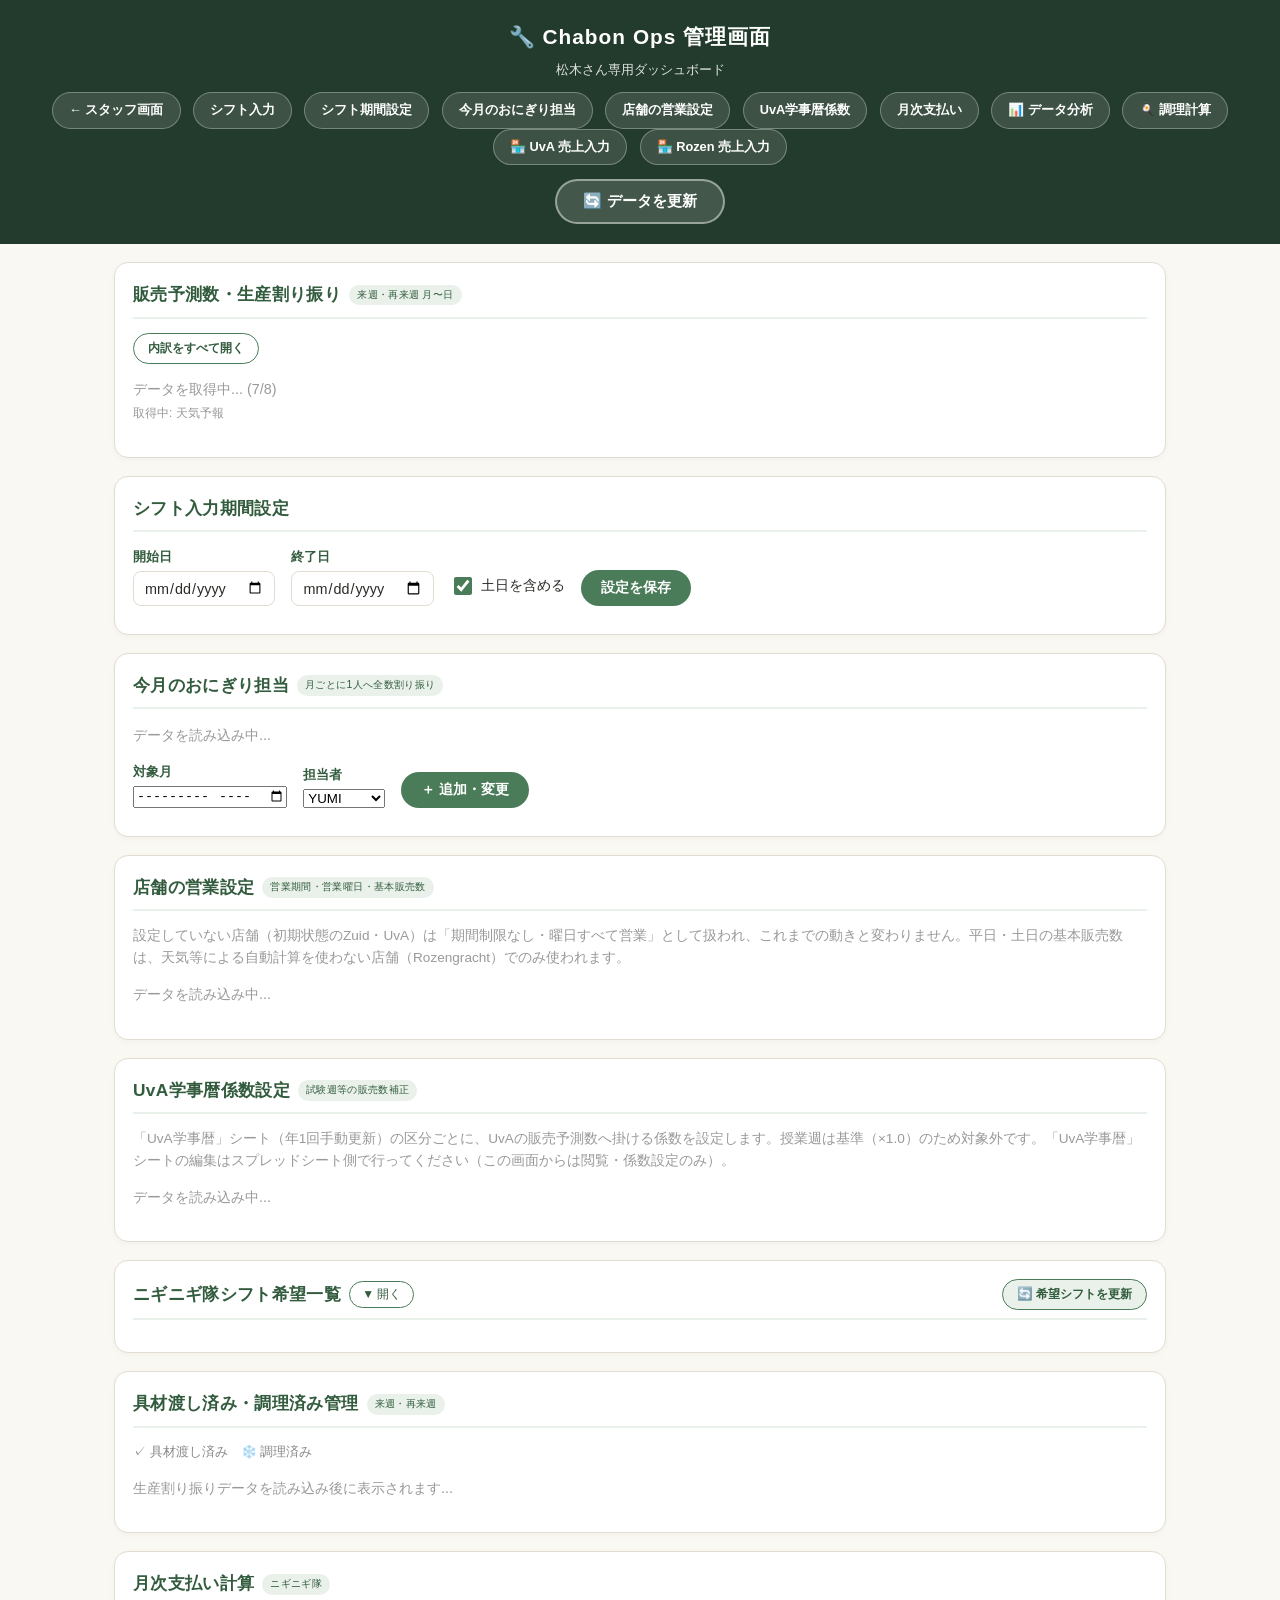
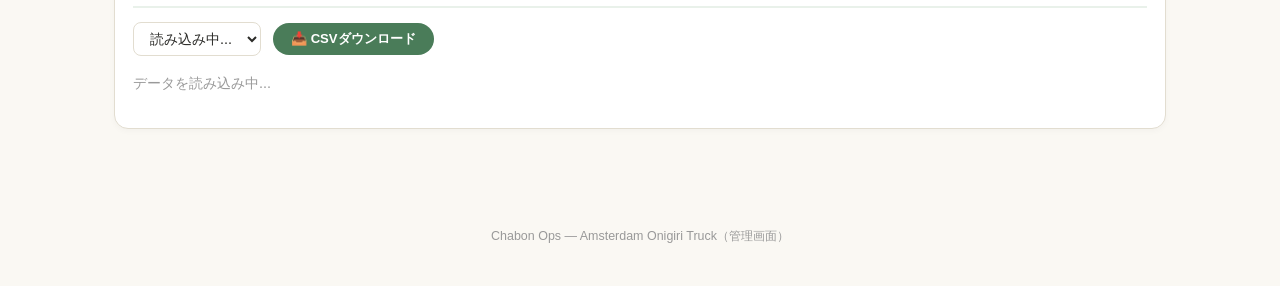
==== commit 40787321: "admin.htmlの初期読み込みを高速化（チセ/店舗設定/今月のおにぎりの統合・キャッシュ・非ブロッキング化・タイムアウト） 根本原因は2つ：(1) 直前のラウンドで追加したgetHourlyShe" ====
--- a/admin.html
+++ b/admin.html
@@ -1561,6 +1561,12 @@
 // TODO: シフト回答用スプレッドシートに紐づけたApps Script（Code.gs）のウェブアプリ公開URLに置き換えてください
 const SCRIPT_URL = "https://script.google.com/macros/s/AKfycbyxbKMgM4ZiowaJu3cQ4NdLhwSE9-Pet8DbYB3qvgEX2NS2h1Dosgfm62vu7-in52ZT/exec";
 
+// 1つの取得が止まったまま終わらないと、初期表示全体が止まって見えてしまうため、
+// 一定時間（既定15秒）で諦めて、そのデータだけ失敗として扱う（他の取得・表示はブロックしない）。
+// window.FETCH_TIMEOUT_MSが既に設定されていればそれを使う（テストがpage.addInitScript()で
+// このスクリプトの実行前に短い値を仕込めるようにするため。通常の利用では未設定なので15秒になる）
+var FETCH_TIMEOUT_MS = (typeof window !== "undefined" && window.FETCH_TIMEOUT_MS) || 15000;
+
 const DAY_NAMES = ["日","月","火","水","木","金","土"];
 const MEMBERS = ACTIVE_MEMBERS;
 // CHISE（チセさん）：土曜日等に本人が具材を自分で用意しておにぎりを作ってくれる特別な担当者。
@@ -1796,6 +1802,17 @@
   if(!result) return;
   result.total = Math.max(minGuarantee, result.total - NS_PENALTY);
   result.reasons.push(`NSスト -${NS_PENALTY}`);
+}
+
+// 指定ミリ秒（既定FETCH_TIMEOUT_MS）経っても完了しない場合はタイムアウトとして
+// reject する。元のpromise自体はキャンセルされないが、呼び出し側はこのタイムアウトを
+// 他の取得失敗と同じように扱えばよい（trackFetchResult等の既存の失敗処理に乗せられる）。
+function withTimeout(promise, label, ms){
+  const timeoutMs = ms || FETCH_TIMEOUT_MS;
+  return Promise.race([
+    promise,
+    new Promise((_, reject) => setTimeout(() => reject(new Error(`${label}: ${timeoutMs}ms以内に完了しませんでした`)), timeoutMs)),
+  ]);
 }
 
 /* ---------- スプレッドシート読み込み（gviz） ---------- */
@@ -2704,10 +2721,15 @@
     });
   });
 
-  // この日の全データをリセット（forecast + production 両方）
+  // この日の全データをリセット（forecast + production 両方）。修正中は「予測を最新にする」＋
+  // 「割り振りリセット」をまとめて行う（resetDayDataはday.zuid等の現在の値から予測を
+  // 組み立て直すため、修正中かどうかに関わらず同じ関数でよい）
   container.querySelectorAll(".reset-day-btn:not(.reset-prod-btn)").forEach(btn => {
     btn.addEventListener("click", () => {
-      showConfirm(`${day.label}の販売予測数・生産割り振りを全てリセットしますか？`, () => {
+      const message = day.isRevising
+        ? `${day.label}の販売予測を最新の値に置き換え、生産割り振りを今の予測で振り分け直します。手で調整した分は消えます。よろしいですか？`
+        : `${day.label}の販売予測数・生産割り振りを全てリセットしますか？`;
+      showConfirm(message, () => {
         resetDayData(day);
       });
     });
@@ -3235,6 +3257,7 @@
     const willStayPublished = hasConfirmedPlan && confirmedData.publishState === "公開";
     revisionActionsHtml = `
       <span class="revise-status-msg" id="reviseStatus-${day.dateKey}"></span>
+      <button type="button" class="refresh-forecast-btn" data-key="${day.dateKey}" title="販売予測数を、確定時の値から最新の値に置き換えます">予測を最新にする</button>
       <button type="button" class="publish-revision-btn" data-key="${day.dateKey}">${willStayPublished ? "修正を確定（シフト表にも反映）" : "修正を確定"}</button>
       <button type="button" class="cancel-revision-btn" data-key="${day.dateKey}">修正をやめる</button>
     `;
@@ -3318,8 +3341,8 @@
       ${hasSavedForecast ? `<span class="saved-indicator">💾 予測保存済み</span>` : ""}
       ${hasSavedProd ? `<span class="saved-indicator">💾 割り振り保存済み</span>` : ""}
       <span class="draft-conflict-msg" id="draftConflict-${day.dateKey}"></span>
-      <button type="button" class="reset-day-btn" data-key="${day.dateKey}" ${(lockReason || isRevising) ? "disabled" : ""}>🗑 全リセット</button>
-      <button type="button" class="reset-prod-btn" data-key="${day.dateKey}" ${(lockReason || isRevising) ? "disabled" : ""}>🗑 割り振りリセット</button>
+      <button type="button" class="reset-day-btn" data-key="${day.dateKey}" ${lockReason ? "disabled" : ""}>${isRevising ? "🗑 全リセット（予測も最新にする）" : "🗑 全リセット"}</button>
+      <button type="button" class="reset-prod-btn" data-key="${day.dateKey}" ${lockReason ? "disabled" : ""}>🗑 割り振りリセット</button>
       ${revisionActionsHtml}
     </div>
   `;
@@ -3953,13 +3976,17 @@
     });
   });
 
-  // 生産割り振りのみリセット
+  // 生産割り振りのみリセット（今の販売予測数・最新のシフト回答の希望数で自動割り振りをやり直す）
   container.querySelectorAll(".reset-prod-btn").forEach(btn => {
     btn.addEventListener("click", () => {
-      showConfirm(`${day.label}の生産割り振りをリセットしますか？`, () => {
+      const message = day.isRevising
+        ? `${day.label}の割り振りを、今の予測で振り分け直します。手で調整した分は消えます。よろしいですか？`
+        : `${day.label}の生産割り振りをリセットしますか？`;
+      showConfirm(message, () => {
         const dateStr = mdLabel(day.dateObj);
         try{ localStorage.removeItem(`chabon_prod_${dateStr}`); }catch(e){}
         try{ localStorage.removeItem(`chabon_prodStore_${dateStr}`); }catch(e){}
+        refreshRevisingMemberCaps(day);
         day.memberFillingQty = {};
         day.memberStoreFillingQty = {};
         day.prodManuallyEdited = {};
@@ -3978,6 +4005,15 @@
 
   const cancelRevisionBtn = container.querySelector(".cancel-revision-btn");
   if(cancelRevisionBtn) cancelRevisionBtn.addEventListener("click", () => cancelRevisingDay(day));
+
+  const refreshForecastBtn = container.querySelector(".refresh-forecast-btn");
+  if(refreshForecastBtn){
+    refreshForecastBtn.addEventListener("click", () => {
+      showConfirm(`${day.label}の販売予測を最新の値に置き換えます。確定時の内訳は消えます。よろしいですか？`, () => {
+        refreshRevisingForecast(day);
+      });
+    });
+  }
 
   // 日ごとの確定・公開・公開取り消し
   const confirmDayBtn = container.querySelector(".confirm-day-btn");
@@ -4533,21 +4569,30 @@
 
 const MONTHLY_ONIGIRI_ASSIGNEE_OPTIONS = [...ACTIVE_MEMBERS, "本部"];
 
-// 「今月のおにぎり担当」シートを取得する。年月セルをGoogleスプレッドシートが日付として
+// 「今月のおにぎり担当」シートは、年月セルをGoogleスプレッドシートが日付として
 // 自動変換してしまい、gviz経由では正しく読み戻せない不具合があったため、Apps Script側の
-// type=monthlyOnigiriエンドポイント（Code.gsのhandleGetMonthlyOnigiri）で取得する
+// type=monthlyOnigiri/smallSheetsエンドポイント（Code.gsのhandleGetMonthlyOnigiri）で取得する
 // （チセさんシートの読み込みと同じ理由。日付に変換されてしまっていた行はサーバー側で
 // 文字列に書き直されるため、一度読み込めば以後は正常に戻る）。
 // 年月が読めなかった行はinvalidRowsに入り、画面に警告として表示する（黙って無視しない）。
-async function fetchMonthlyOnigiriData(){
-  try{
-    const res = await fetch(`${SCRIPT_URL}?type=monthlyOnigiri`, { cache: "no-store" });
-    const json = await res.json();
-    return { assignments: json.assignments || {}, invalidRows: json.invalidRows || [] };
-  }catch(e){
-    console.error("今月のおにぎり担当シート取得失敗", e);
-    return null;
-  }
+
+// type=smallSheetsで、チセさんシート（直近日付のみ）・店舗設定・今月のおにぎり担当の
+// 3つを1回のApps Script呼び出しにまとめて取得する（admin.htmlの初期表示が遅い問題への対策。
+// Apps Script Web Appへの呼び出し自体に毎回1〜2秒程度の固定コストがかかるため、
+// 3回別々に呼ぶより1回にまとめた方が速い）。Code.gs側で5分間CacheServiceにキャッシュされる。
+// noCache=trueの場合はキャッシュを使わず最新の値を読み直す（「データを更新」ボタン用）。
+async function fetchSmallSheets(scriptUrl, noCache){
+  const url = `${scriptUrl}?type=smallSheets${noCache ? "&noCache=1" : ""}`;
+  const res = await fetch(url, { cache: "no-store" });
+  const json = await res.json();
+  return {
+    chiseRows: (json.chiseSheet && json.chiseSheet.rows) || [],
+    storeSettingsRows: (json.storeSettings && json.storeSettings.rows) || [],
+    monthlyOnigiriData: {
+      assignments: (json.monthlyOnigiri && json.monthlyOnigiri.assignments) || {},
+      invalidRows: (json.monthlyOnigiri && json.monthlyOnigiri.invalidRows) || [],
+    },
+  };
 }
 
 async function saveMonthlyOnigiriAssignment(month, assignee){
@@ -5141,6 +5186,49 @@
   }catch(e){ return false; }
 }
 
+// 修正中の日の各メンバーの希望数（割り振りの上限として使われるday.revisingMemberCaps）を、
+// 最新のシフト回答で更新する。startRevisingDay()が確定プランの内容から一度だけ作成した
+// revisingMemberCapsは、修正を始めた後にシフト回答が変わっても自動では更新されないため、
+// このままだと「割り振りリセット」を押しても、確定時点で凍結された古い希望数のままにしか
+// 振り分けられず、予測数（必要数）が確定時より増えた具材があると「割り当て先がありません」
+// 「超過」が解消しない（希望数の合計が必要数に足りない状態が残る）。
+// 「割り振りリセット」「全リセット」が呼ばれるたびに、ここで希望数を最新化してから
+// 自動割り振り（buildProductionPlan）をやり直す。
+function refreshRevisingMemberCaps(day){
+  if(!day.isRevising || !day.revisingWorking) return;
+  const caps = {};
+  day.revisingWorking.forEach(name => {
+    caps[name] = name === CHISE_MEMBER ? 0 : getManualQty(day, name);
+  });
+  day.revisingMemberCaps = caps;
+}
+
+// 修正中の日の販売予測だけを、確定時の値から最新の値（day.zuid/uva/rozen。チセさんシートの
+// 最新の注文・店舗の営業設定・予測の方法を反映した、buildDays()が計算した現在の値）に
+// 置き換える。生産割り振り（memberFillingQty）には触れない（必要なら別途「割り振りリセット」
+// で振り分け直す）。手調整も0に戻す（baseTotal＝手調整前の計算値に戻す）。
+// day.zuid等はstartRevisingDay()で書き換えられないため、この時点でも既に最新の計算値を
+// 保持している（修正中に表示・編集していたのはday.zuidFillingQty等の確定時スナップショットの
+// 方だけ）。
+function refreshRevisingForecast(day){
+  if(!day.isRevising) return;
+  day.manualAdjust = { zuid: 0, uva: 0, rozen: 0 };
+  ["zuid", "uva", "rozen"].forEach(key => {
+    if(day[key] && day[key].baseTotal !== undefined){
+      day[key].total = day[key].baseTotal;
+      day[key].reasons = day[key].reasons.filter(r => !r.startsWith("手調整 "));
+    }
+  });
+  day.zuidOpen = day.zuid !== null;
+  day.zuidFillingQty = day.zuid ? buildFillingDefaults(day.zuid.total) : buildFillingDefaults(0);
+  day.uvaOpen = day.uva !== null;
+  day.uvaFillingQty = day.uva ? buildFillingDefaults(day.uva.total) : buildFillingDefaults(0);
+  day.rozenOpen = day.rozen !== null;
+  day.rozenFillingQty = day.rozen ? buildFillingDefaults(day.rozen.total) : buildFillingDefaults(0);
+  renderDayBlock(day);
+  refreshProductionCellDerived(day);
+}
+
 function resetDayData(day){
   const dateStr = mdLabel(day.dateObj);
   try{ localStorage.removeItem(`chabon_forecast_${dateStr}`); }catch(e){}
@@ -5161,6 +5249,7 @@
   day.rozenOpen = day.rozen !== null;
   day.rozenFillingQty = day.rozen ? buildFillingDefaults(day.rozen.total) : buildFillingDefaults(0);
   day.chisePriorityAssignee = "自動";
+  refreshRevisingMemberCaps(day);
   day.memberFillingQty = {};
   day.memberStoreFillingQty = {};
   day.prodManuallyEdited = {};
@@ -5630,32 +5719,41 @@
     const thisYear = new Date().getFullYear();
     state.cellStatus = {};
     resetFetchFailureTracking();
-    const [weatherRes, chiseRows, shiftJson, holidaysByIso, nsDisruptionsByDate, bootstrap, monthlyOnigiriData, uvaCalendarJson, uvaCoefficientsJson, confirmedPlanJson, storeSettingsRows, hourlyHistoryRows] = await Promise.all([
-      fetch(weatherUrl).then(r => r.json()),
-      fetchChiseSheetRows(SCRIPT_URL).catch(e => { console.error("チセさんシート取得失敗", e); return null; }).then(v => trackFetchResult("チセさんシート", true, v)),
-      fetchSheetJson("シフト回答", SHIFT_SPREADSHEET_ID).catch(e => { console.error("シフト回答シート取得失敗", e); return null; }).then(v => trackFetchResult("シフト回答", true, v)),
-      fetchDutchHolidays([thisYear, thisYear + 1]),
-      fetchNsDisruptions(),
+
+    // 祝日・NSストライキ情報は表示に必須ではないため、ここで直ちに（awaitせず）取得を開始し、
+    // 下の必須データ取得（Promise.all）とは完全に切り離して並行に走らせる
+    const holidaysPromise = fetchDutchHolidays([thisYear, thisYear + 1]);
+    const nsDisruptionsPromise = fetchNsDisruptions();
+
+    const [weatherRes, smallSheets, shiftJson, bootstrap, uvaCalendarJson, uvaCoefficientsJson, confirmedPlanJson, hourlyHistoryRows] = await Promise.all([
+      withTimeout(fetch(weatherUrl).then(r => r.json()), "天気予報"),
+      // チセさんシート（直近日付のみ）・店舗設定・今月のおにぎり担当を1回のApps Script呼び出しに
+      // まとめて取得する。「データを更新」ボタンでの再取得のため、noCache=trueでCacheServiceの
+      // 5分キャッシュを使わず最新の値を読み直す
+      withTimeout(fetchSmallSheets(SCRIPT_URL, true), "チセさんシート・店舗設定・今月のおにぎり担当")
+        .catch(e => { console.error("チセさんシート・店舗設定・今月のおにぎり担当の取得失敗", e); return null; })
+        .then(v => trackFetchResult("チセさんシート・店舗設定・今月のおにぎり担当", true, v)),
+      withTimeout(fetchSheetJson("シフト回答", SHIFT_SPREADSHEET_ID), "シフト回答")
+        .catch(e => { console.error("シフト回答シート取得失敗", e); return null; }).then(v => trackFetchResult("シフト回答", true, v)),
       // 作業中プラン・具材ステータスをまとめて1回のリクエストで取得する
-      fetchBootstrap().then(v => { trackFetchResult("作業中プラン・具材ステータス", true, v && v.drafts ? v.drafts : null); return v; }),
-      fetchMonthlyOnigiriData().then(v => trackFetchResult("今月のおにぎり担当", true, v)),
-      fetchOptionalSheetJson("UvA学事暦", SHIFT_SPREADSHEET_ID).catch(() => null).then(v => trackFetchResult("UvA学事暦", true, v)),
-      fetchOptionalSheetJson("UvA学事暦設定", SHIFT_SPREADSHEET_ID).catch(() => null).then(v => trackFetchResult("UvA学事暦設定", true, v)),
-      fetchSheetJson("確定プラン", SHIFT_SPREADSHEET_ID).catch(e => { console.error("確定プラン取得失敗", e); return null; }).then(v => trackFetchResult("確定プラン", true, v)),
-      // 「店舗設定」シートはまだ一度も保存されていない場合は存在しないため、
-      // 取得失敗時もfetchStoreSettingsRows側で空配列（＝全店舗「期間制限なし」）として扱う
-      fetchStoreSettingsRows(SCRIPT_URL),
+      withTimeout(fetchBootstrap(), "作業中プラン・具材ステータス")
+        .catch(e => { console.error("作業中プラン・具材ステータス取得失敗", e); return { drafts: null, statuses: [], shiftConfig: null }; })
+        .then(v => { trackFetchResult("作業中プラン・具材ステータス", true, v && v.drafts ? v.drafts : null); return v; }),
+      withTimeout(fetchOptionalSheetJson("UvA学事暦", SHIFT_SPREADSHEET_ID), "UvA学事暦").catch(() => null).then(v => trackFetchResult("UvA学事暦", true, v)),
+      withTimeout(fetchOptionalSheetJson("UvA学事暦設定", SHIFT_SPREADSHEET_ID), "UvA学事暦設定").catch(() => null).then(v => trackFetchResult("UvA学事暦設定", true, v)),
+      withTimeout(fetchSheetJson("確定プラン", SHIFT_SPREADSHEET_ID), "確定プラン")
+        .catch(e => { console.error("確定プラン取得失敗", e); return null; }).then(v => trackFetchResult("確定プラン", true, v)),
       // Zuidの「売れ行き＋天気」でL（直近営業日の14時累計の中央値）を計算するための、
       // 直近45日分の時間帯別実績（全件取得だと実績が増えるほど重くなるため、Apps Script側で
       // 絞り込んでもらう。45日あれば、Zuidが週4営業日(月〜木)でも直近4営業日に十分足りる）
-      fetchHourlyData(SCRIPT_URL, null, isoDate(new Date(Date.now() - 45 * 86400000))).catch(e => { console.error("時間帯別実績（直近分）取得失敗", e); return []; }),
+      withTimeout(fetchHourlyData(SCRIPT_URL, null, isoDate(new Date(Date.now() - 45 * 86400000))), "時間帯別実績(直近45日)")
+        .catch(e => { console.error("時間帯別実績（直近分）取得失敗", e); return []; }),
     ]);
     const draftData = bootstrap.drafts;
     state.draftData = draftData;
     applyStatusesToState(bootstrap.statuses);
 
-    state.holidaysByIso = holidaysByIso;
-    state.nsDisruptionsByDate = nsDisruptionsByDate;
+    const { chiseRows, storeSettingsRows, monthlyOnigiriData } = smallSheets || { chiseRows: null, storeSettingsRows: [], monthlyOnigiriData: null };
     // 確定済みかどうか・確定内容は、スプレッドシートの「確定プラン」を正とする
     // （localStorageには依存しない。どの端末で開いても同じ表示になる）
     state.confirmedPlansByDate = parseConfirmedPlansSheet(confirmedPlanJson);
@@ -5729,6 +5827,14 @@
     renderMonthlyOnigiriRecalcNotice();
 
     if(btn){ btn.textContent = "✓ 更新しました"; }
+
+    // 祝日・NSストライキ情報は、表示開始時点から並行して取得済み（上のholidaysPromise/
+    // nsDisruptionsPromise）。取得できたら反映して再計算・再描画する（更新ボタンの表示完了は待たない）
+    Promise.all([holidaysPromise, nsDisruptionsPromise]).then(([resolvedHolidaysByIso, resolvedNsDisruptionsByDate]) => {
+      state.holidaysByIso = resolvedHolidaysByIso;
+      state.nsDisruptionsByDate = resolvedNsDisruptionsByDate;
+      rebuildDaysAndRender();
+    });
   }catch(e){
     console.error("データ更新失敗", e);
     if(btn){ btn.textContent = "✕ 失敗しました"; }
@@ -5957,11 +6063,15 @@
 /* ---------- 初期化 ---------- */
 
 // 初期読み込みの進捗を #combinedArea に反映する（各データ取得が並列で走るため、
-// 「何件取得完了したか」のカウンター表示で実際の進捗が分かるようにする）
-let initProgressDone = 0;
-function setInitProgress(done, total){
+// 「何件取得完了したか」のカウンター表示に加えて、まだ取得中のものの名前も表示する
+// （「11/12で長時間止まって見える」場合に、具体的に何が止まっているか分かるようにする）
+function setInitProgress(pendingLabels, total){
   const el = document.getElementById("combinedArea");
-  if(el) el.innerHTML = `<p class="loading">データを取得中... (${done}/${total})</p>`;
+  if(!el) return;
+  const done = total - pendingLabels.length;
+  const pendingText = pendingLabels.length > 0
+    ? `<br><small>取得中: ${pendingLabels.join("、")}</small>` : "";
+  el.innerHTML = `<p class="loading">データを取得中... (${done}/${total})${pendingText}</p>`;
 }
 
 async function init(){
@@ -5972,42 +6082,77 @@
       `&forecast_days=16&timezone=Europe%2FAmsterdam`;
 
     const thisYear = new Date().getFullYear();
-    initProgressDone = 0;
-    setInitProgress(0, 12);
-    const track = p => p.then(v => { setInitProgress(++initProgressDone, 12); return v; });
     state.cellStatus = {};
     resetFetchFailureTracking();
-    const [weatherRes, chiseRows, shiftJson, holidaysByIso, nsDisruptionsByDate, bootstrap, paymentPlanJson, monthlyOnigiriData, uvaCalendarJson, uvaCoefficientsJson, storeSettingsRows, hourlyHistoryRows] = await Promise.all([
-      track(fetch(weatherUrl).then(r => r.json())),
-      track(fetchChiseSheetRows(SCRIPT_URL).catch(e => { console.error("チセさんシート取得失敗", e); return null; }).then(v => trackFetchResult("チセさんシート", true, v))),
-      track(fetchSheetJson("シフト回答", SHIFT_SPREADSHEET_ID).catch(e => { console.error("シフト回答シート取得失敗", e); return null; }).then(v => trackFetchResult("シフト回答", true, v))),
-      track(fetchDutchHolidays([thisYear, thisYear + 1])),
-      track(fetchNsDisruptions()),
+
+    // 祝日・NSストライキ情報は表示に必須ではないため、ここで直ちに（awaitせず）取得を開始し、
+    // 下の必須データ取得（Promise.all）とは完全に切り離して並行に走らせる。
+    // 初期表示の完了はこの2つの完了を一切待たない（index.htmlの非ブロッキング取得と同じ考え方）。
+    state.holidaysByIso = {};
+    state.nsDisruptionsByDate = {};
+    const holidaysPromise = fetchDutchHolidays([thisYear, thisYear + 1]);
+    const nsDisruptionsPromise = fetchNsDisruptions();
+
+    // 各取得にどんな名前を付けて進捗表示するか（まだ取得中のものの名前が分かるようにする）
+    const pendingLabels = new Set([
+      "天気予報", "チセさんシート・店舗設定・今月のおにぎり担当", "シフト回答",
+      "作業中プラン・具材ステータス", "確定プラン", "UvA学事暦", "UvA学事暦設定",
+      "時間帯別実績(直近45日)",
+    ]);
+    const totalTasks = pendingLabels.size;
+    setInitProgress([...pendingLabels], totalTasks);
+    // 進捗表示に加えて、1つの取得がFETCH_TIMEOUT_MS（既定15秒）以内に終わらない場合は、
+    // そのデータだけ失敗として扱い（withTimeout）、残りの取得・表示をブロックしない
+    const track = (p, label) => p.then(v => {
+      pendingLabels.delete(label);
+      setInitProgress([...pendingLabels], totalTasks);
+      return v;
+    });
+    const [weatherRes, smallSheets, shiftJson, bootstrap, confirmedPlanJson, uvaCalendarJson, uvaCoefficientsJson, hourlyHistoryRows] = await Promise.all([
+      track(withTimeout(fetch(weatherUrl).then(r => r.json()), "天気予報"), "天気予報"),
+      // チセさんシート（直近日付のみ）・店舗設定・今月のおにぎり担当を1回のApps Script呼び出しに
+      // まとめて取得する（個別に3回呼ぶより、呼び出し自体の固定コスト分だけ速くなる）
+      track(withTimeout(fetchSmallSheets(SCRIPT_URL, false), "チセさんシート・店舗設定・今月のおにぎり担当")
+        .catch(e => { console.error("チセさんシート・店舗設定・今月のおにぎり担当の取得失敗", e); return null; })
+        .then(v => trackFetchResult("チセさんシート・店舗設定・今月のおにぎり担当", true, v)),
+        "チセさんシート・店舗設定・今月のおにぎり担当"),
+      track(withTimeout(fetchSheetJson("シフト回答", SHIFT_SPREADSHEET_ID), "シフト回答")
+        .catch(e => { console.error("シフト回答シート取得失敗", e); return null; })
+        .then(v => trackFetchResult("シフト回答", true, v)),
+        "シフト回答"),
       // 作業中プラン・具材ステータス・シフト設定をまとめて1回のリクエストで取得する
       // （個別にtype=draft/status/shiftConfigを叩くとApps Script側の
       // 　SpreadsheetApp.openById()コストが呼び出し回数分だけ重複するため統合した）
-      track(fetchBootstrap().then(v => { trackFetchResult("作業中プラン・具材ステータス", true, v && v.drafts ? v.drafts : null); return v; })),
+      track(withTimeout(fetchBootstrap(), "作業中プラン・具材ステータス")
+        .catch(e => { console.error("作業中プラン・具材ステータス取得失敗", e); return { drafts: null, statuses: [], shiftConfig: null }; })
+        .then(v => { trackFetchResult("作業中プラン・具材ステータス", true, v && v.drafts ? v.drafts : null); return v; }),
+        "作業中プラン・具材ステータス"),
       // 月次支払いセクション用の確定プランも、ここで他の取得と並列fetchしておく
       // （従来は描画後に別途fetchしていたため、その分だけ表示完了が遅れていた）
       // 確定済みかどうか・確定内容の判定にも使うため、取得失敗はcriticalとして扱う
-      track(fetchSheetJson("確定プラン", SHIFT_SPREADSHEET_ID).catch(e => { console.error("確定プラン取得失敗", e); return null; }).then(v => trackFetchResult("確定プラン", true, v))),
-      track(fetchMonthlyOnigiriData().then(v => trackFetchResult("今月のおにぎり担当", true, v))),
-      track(fetchOptionalSheetJson("UvA学事暦", SHIFT_SPREADSHEET_ID).catch(() => null).then(v => trackFetchResult("UvA学事暦", true, v))),
-      track(fetchOptionalSheetJson("UvA学事暦設定", SHIFT_SPREADSHEET_ID).catch(() => null).then(v => trackFetchResult("UvA学事暦設定", true, v))),
-      // 「店舗設定」シートはまだ一度も保存されていない場合は存在しないため、
-      // 取得失敗時もfetchStoreSettingsRows側で空配列（＝全店舗「期間制限なし」）として扱う
-      track(fetchStoreSettingsRows(SCRIPT_URL)),
+      track(withTimeout(fetchSheetJson("確定プラン", SHIFT_SPREADSHEET_ID), "確定プラン")
+        .catch(e => { console.error("確定プラン取得失敗", e); return null; })
+        .then(v => trackFetchResult("確定プラン", true, v)),
+        "確定プラン"),
+      track(withTimeout(fetchOptionalSheetJson("UvA学事暦", SHIFT_SPREADSHEET_ID), "UvA学事暦")
+        .catch(() => null).then(v => trackFetchResult("UvA学事暦", true, v)),
+        "UvA学事暦"),
+      track(withTimeout(fetchOptionalSheetJson("UvA学事暦設定", SHIFT_SPREADSHEET_ID), "UvA学事暦設定")
+        .catch(() => null).then(v => trackFetchResult("UvA学事暦設定", true, v)),
+        "UvA学事暦設定"),
       // Zuidの「売れ行き＋天気」でL（直近営業日の14時累計の中央値）を計算するための、
       // 直近45日分の時間帯別実績
-      track(fetchHourlyData(SCRIPT_URL, null, isoDate(new Date(Date.now() - 45 * 86400000))).catch(e => { console.error("時間帯別実績（直近分）取得失敗", e); return []; })),
+      track(withTimeout(fetchHourlyData(SCRIPT_URL, null, isoDate(new Date(Date.now() - 45 * 86400000))), "時間帯別実績(直近45日)")
+        .catch(e => { console.error("時間帯別実績（直近分）取得失敗", e); return []; }),
+        "時間帯別実績(直近45日)"),
     ]);
     const draftData = bootstrap.drafts;
     state.draftData = draftData;
     applyStatusesToState(bootstrap.statuses);
     const shiftConfig = bootstrap.shiftConfig;
 
-    state.holidaysByIso = holidaysByIso;
-    state.nsDisruptionsByDate = nsDisruptionsByDate;
+    const paymentPlanJson = confirmedPlanJson;
+    const { chiseRows, storeSettingsRows, monthlyOnigiriData } = smallSheets || { chiseRows: null, storeSettingsRows: [], monthlyOnigiriData: null };
     // 確定済みかどうか・確定内容は、スプレッドシートの「確定プラン」を正とする
     // （localStorageには依存しない。どの端末で開いても同じ表示になる）
     state.confirmedPlansByDate = parseConfirmedPlansSheet(paymentPlanJson);
@@ -6077,6 +6222,14 @@
 
     const headerRefreshBtn = document.getElementById("headerRefreshBtn");
     if(headerRefreshBtn) headerRefreshBtn.addEventListener("click", refreshAllData);
+
+    // 祝日・NSストライキ情報は、表示開始時点から並行して取得済み（上のholidaysPromise/
+    // nsDisruptionsPromise）。取得できたら反映して再計算・再描画する（初期表示は待たない）
+    Promise.all([holidaysPromise, nsDisruptionsPromise]).then(([resolvedHolidaysByIso, resolvedNsDisruptionsByDate]) => {
+      state.holidaysByIso = resolvedHolidaysByIso;
+      state.nsDisruptionsByDate = resolvedNsDisruptionsByDate;
+      rebuildDaysAndRender();
+    });
   }catch(e){
     console.error(e);
     document.getElementById("combinedArea").innerHTML = "<p class='off-note'>データの取得に失敗しました。</p>";
